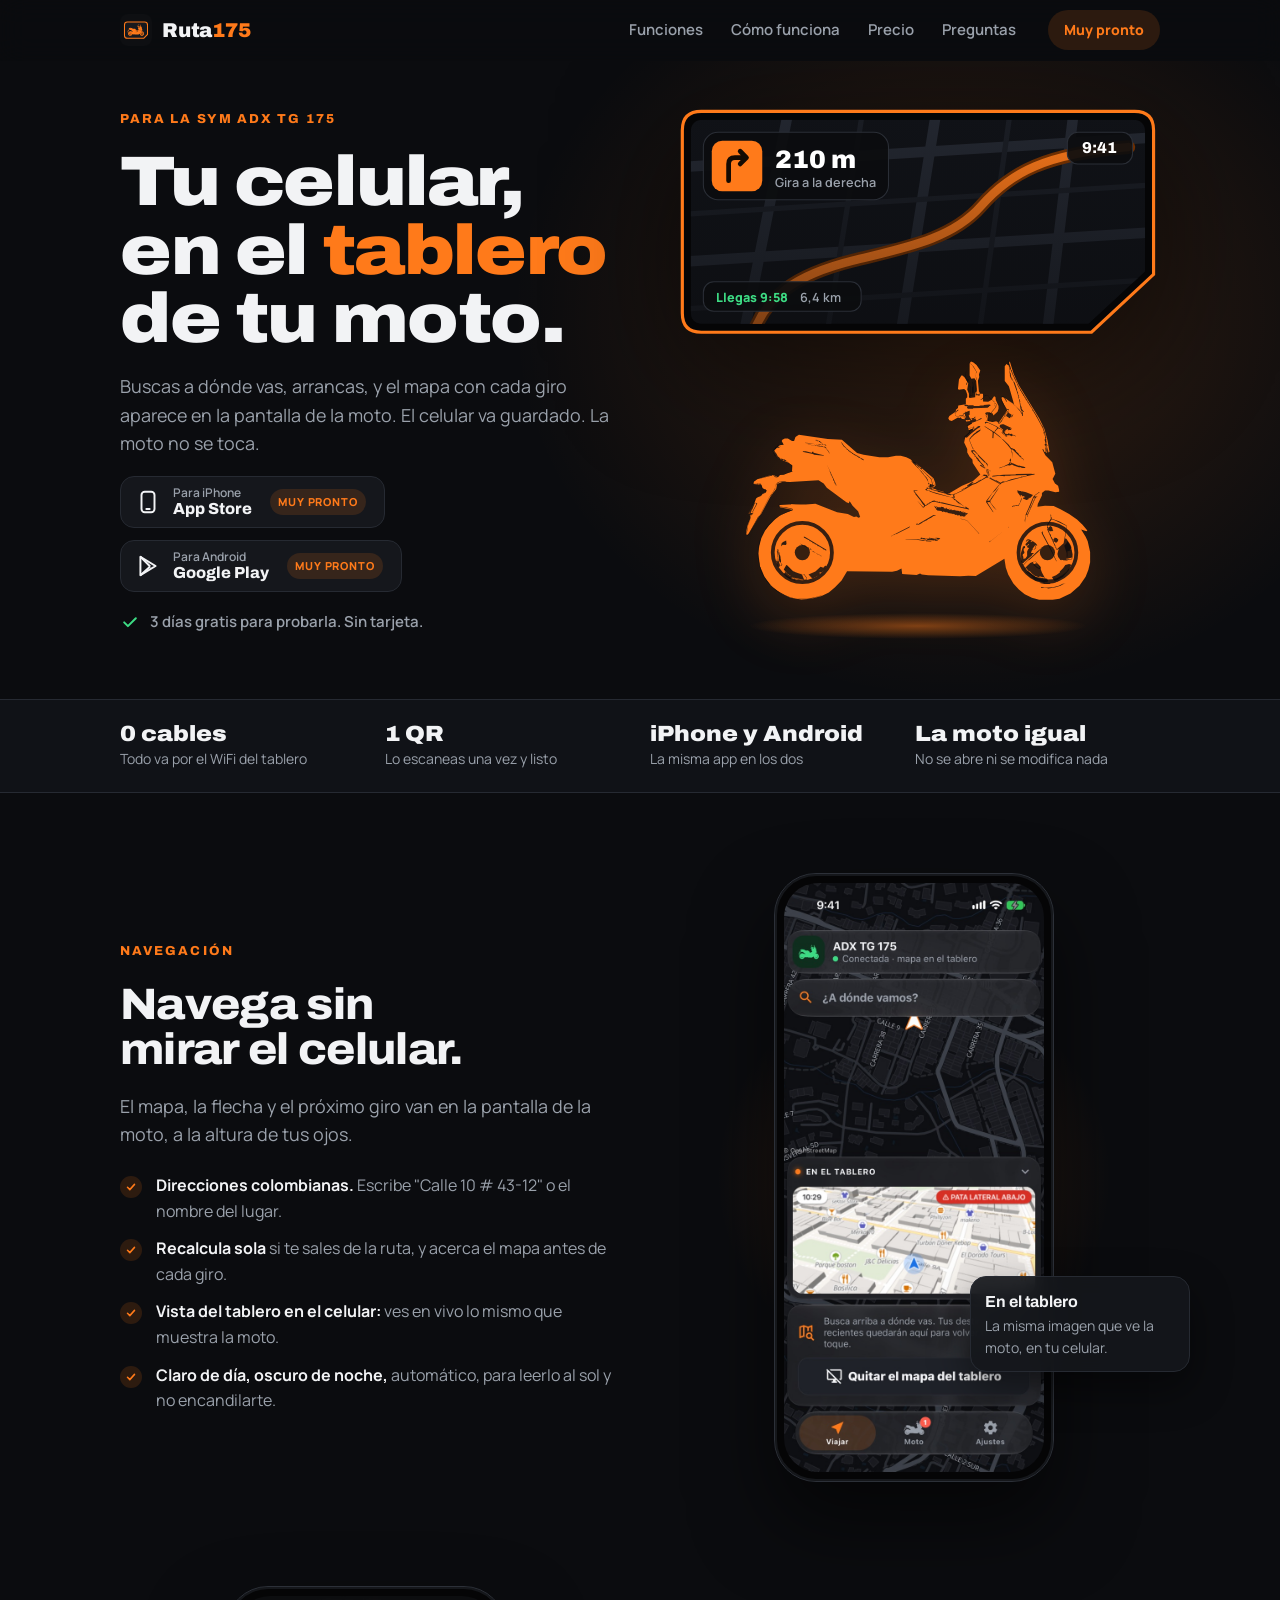
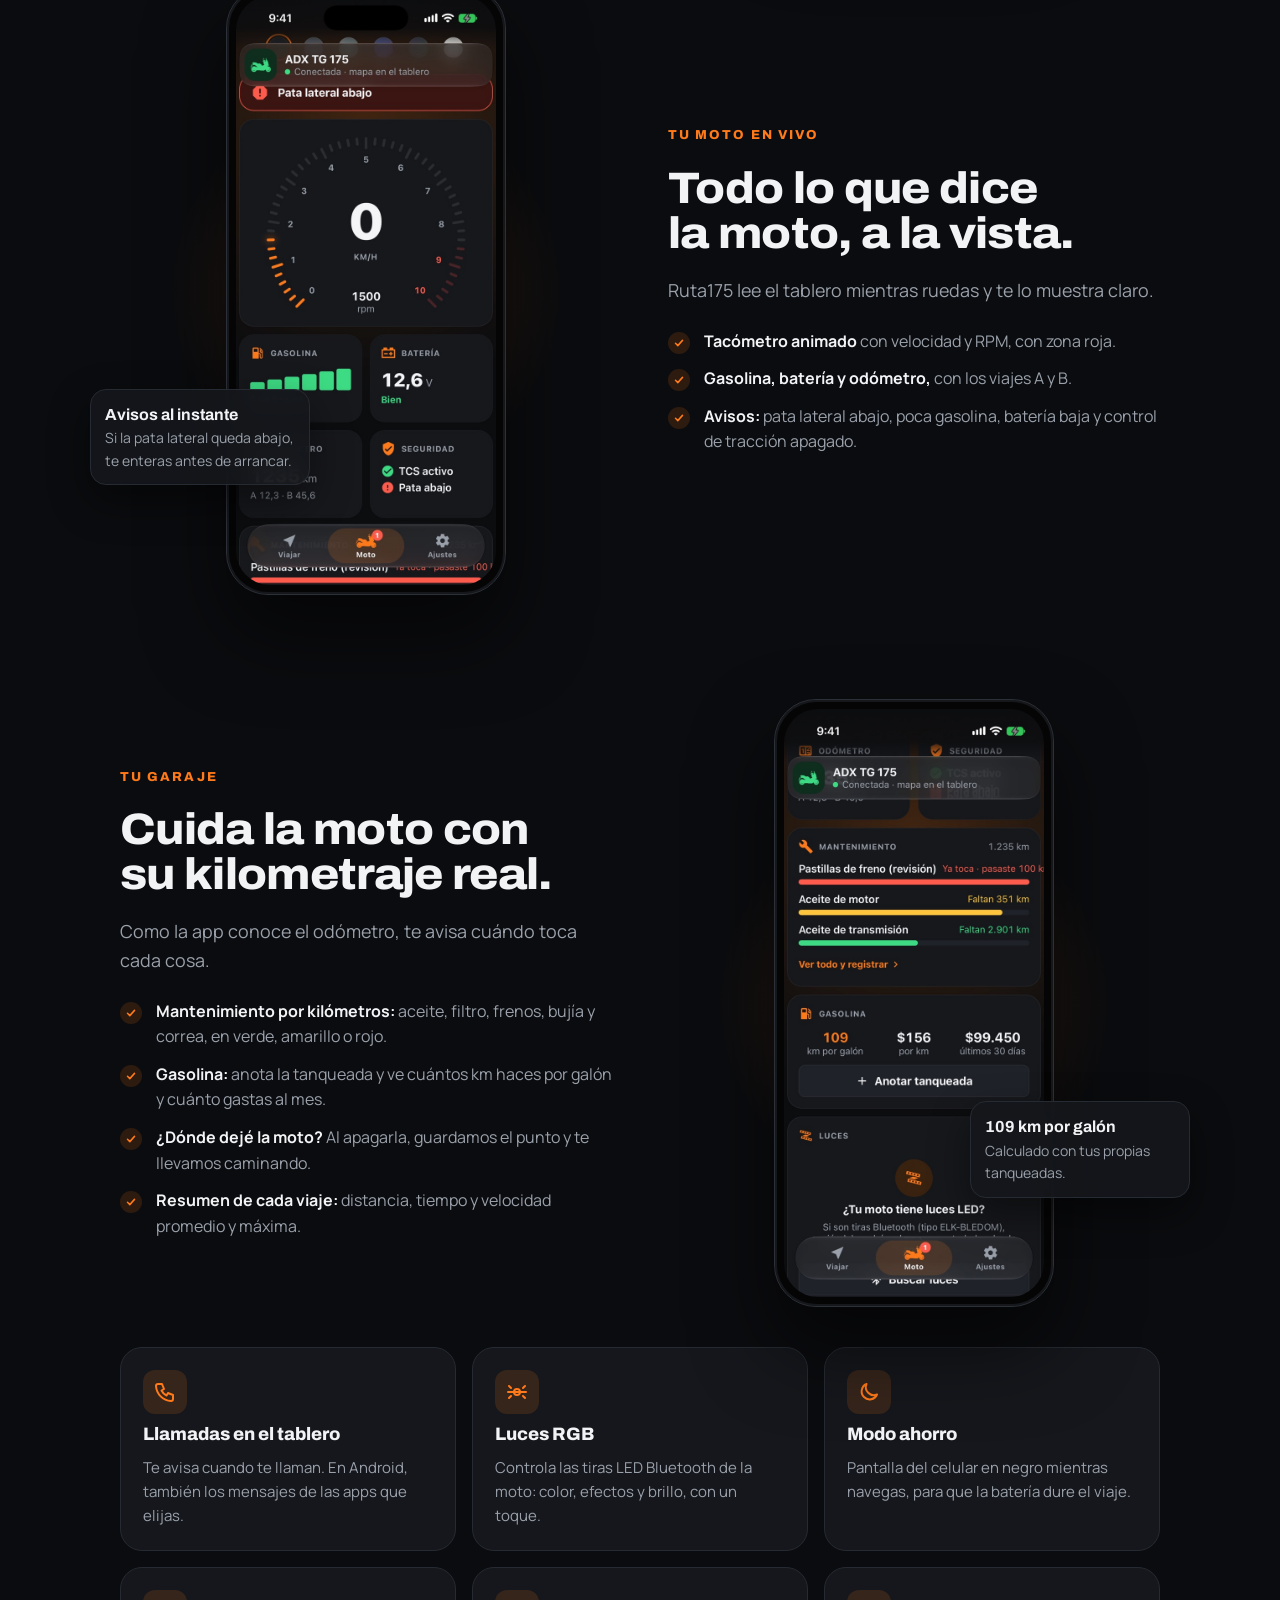
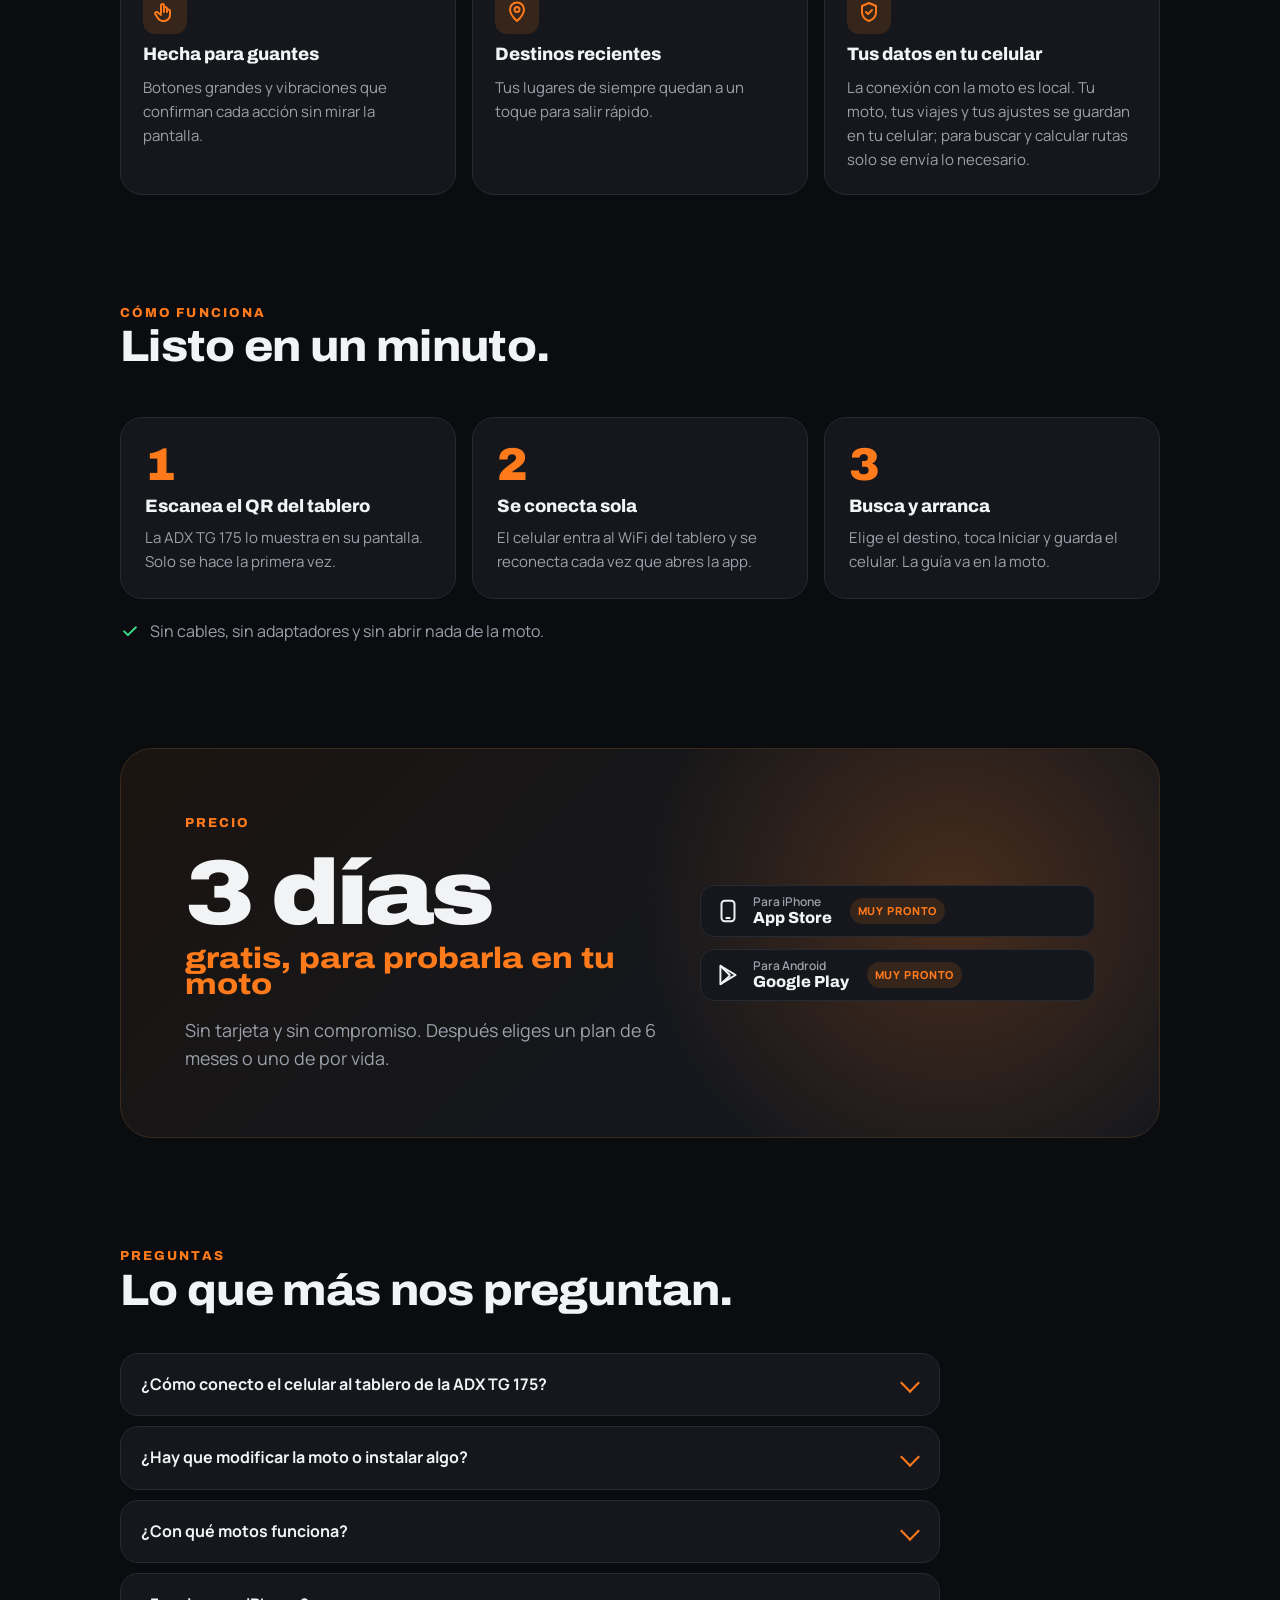
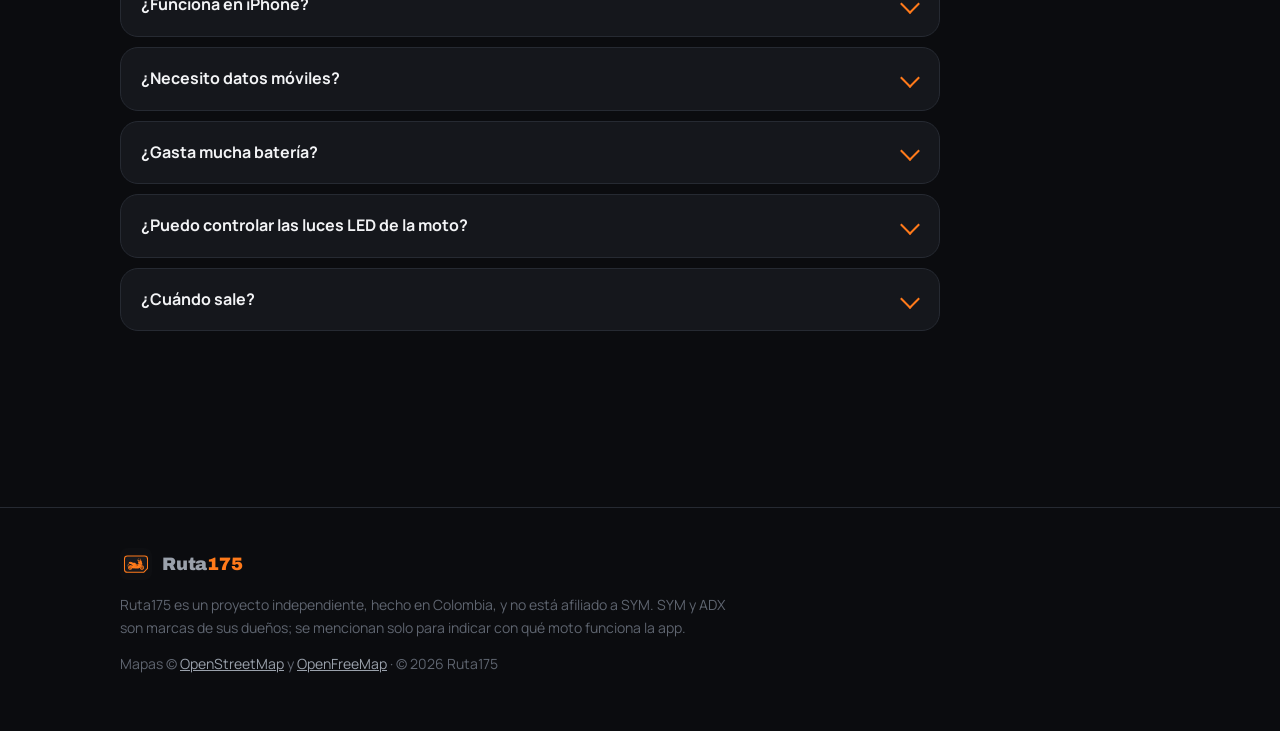
==== index.html @ a1e2afc9 "Landing de Ruta175" ====
<!doctype html>
<html lang="es-CO">
<head>
  <meta charset="utf-8">
  <meta name="viewport" content="width=device-width, initial-scale=1, viewport-fit=cover">
  <title>Ruta175: navegación en el tablero de tu ADX TG 175</title>
  <meta name="description" content="App para la SYM ADX TG 175: mapa giro a giro en la pantalla de la moto, gasolina, batería y avisos en vivo, y mantenimiento por km. iPhone y Android.">
  <link rel="canonical" href="https://ruta175.app/">
  <meta name="robots" content="index, follow, max-image-preview:large">
  <meta name="theme-color" content="#0b0c0f">
  <meta name="color-scheme" content="dark">
  <meta name="application-name" content="Ruta175">
  <meta name="apple-mobile-web-app-title" content="Ruta175">

  <!-- Al compartir el link (WhatsApp, Facebook, X, LinkedIn…) -->
  <meta property="og:type" content="website">
  <meta property="og:site_name" content="Ruta175">
  <meta property="og:locale" content="es_CO">
  <meta property="og:url" content="https://ruta175.app/">
  <meta property="og:title" content="Ruta175: tu celular en el tablero de tu ADX TG 175">
  <meta property="og:description" content="Navegación giro a giro en la pantalla de la moto, tu moto en vivo y mantenimiento por kilómetros. Sin cables, sin modificar nada. iPhone y Android.">
  <meta property="og:image" content="https://ruta175.app/img/og.png">
  <meta property="og:image:width" content="1200">
  <meta property="og:image:height" content="630">
  <meta property="og:image:alt" content="Tablero de la ADX TG 175 mostrando el mapa de Ruta175 con el próximo giro">
  <meta name="twitter:card" content="summary_large_image">
  <meta name="twitter:title" content="Ruta175: tu celular en el tablero de tu ADX TG 175">
  <meta name="twitter:description" content="Navegación giro a giro en la pantalla de la moto. iPhone y Android.">
  <meta name="twitter:image" content="https://ruta175.app/img/og.png">

  <link rel="icon" href="img/icono.svg" type="image/svg+xml">
  <link rel="icon" href="favicon-48.png" type="image/png" sizes="48x48">
  <link rel="apple-touch-icon" href="apple-touch-icon.png">
  <link rel="manifest" href="site.webmanifest">

  <!-- Datos para Google: qué es la app, quién la hace y las preguntas frecuentes -->
  <script type="application/ld+json">
  {
    "@context": "https://schema.org",
    "@graph": [
      {
        "@type": "Organization",
        "@id": "https://ruta175.app/#org",
        "name": "Ruta175",
        "url": "https://ruta175.app/",
        "logo": "https://ruta175.app/img/icon-512.png"
      },
      {
        "@type": "WebSite",
        "@id": "https://ruta175.app/#web",
        "url": "https://ruta175.app/",
        "name": "Ruta175",
        "inLanguage": "es-CO",
        "publisher": { "@id": "https://ruta175.app/#org" }
      },
      {
        "@type": "MobileApplication",
        "name": "Ruta175",
        "operatingSystem": "iOS, Android",
        "applicationCategory": "TravelApplication",
        "description": "App para la SYM ADX TG 175 que muestra la navegación giro a giro en la pantalla del tablero y lee los datos de la moto en vivo: gasolina, batería, odómetro y avisos.",
        "image": "https://ruta175.app/img/og.png",
        "inLanguage": "es-CO",
        "countriesSupported": "CO",
        "publisher": { "@id": "https://ruta175.app/#org" }
      },
      {
        "@type": "FAQPage",
        "mainEntity": [
          { "@type": "Question", "name": "¿Cómo conecto el celular al tablero de la ADX TG 175?",
            "acceptedAnswer": { "@type": "Answer", "text": "Abre Ruta175 y escanea el QR que muestra el tablero de la moto. El celular entra al WiFi del tablero y se reconecta solo cada vez que abres la app." } },
          { "@type": "Question", "name": "¿Hay que modificar la moto o instalar algo?",
            "acceptedAnswer": { "@type": "Answer", "text": "No. El tablero de la ADX TG 175 ya trae WiFi. La app se conecta a esa red; no hay cables, adaptadores ni cambios en la moto." } },
          { "@type": "Question", "name": "¿Con qué motos funciona?",
            "acceptedAnswer": { "@type": "Answer", "text": "Con la SYM ADX TG 175 con tablero TFT. Es la única moto en la que la probamos." } },
          { "@type": "Question", "name": "¿Funciona en iPhone?",
            "acceptedAnswer": { "@type": "Answer", "text": "Sí, en iPhone y en Android. En iPhone el tablero muestra las llamadas pero no los mensajes, porque Apple no deja que las apps lean las notificaciones de otras." } },
          { "@type": "Question", "name": "¿Necesito datos móviles?",
            "acceptedAnswer": { "@type": "Answer", "text": "Para buscar lugares y calcular rutas, sí: la app usa tus datos. La conexión con la moto va por el WiFi del tablero y no gasta datos." } }
        ]
      }
    ]
  }
  </script>
  <link rel="preconnect" href="https://fonts.googleapis.com">
  <link rel="preconnect" href="https://fonts.gstatic.com" crossorigin>
  <link rel="stylesheet" href="https://fonts.googleapis.com/css2?family=Archivo:wdth,wght@100..125,600..900&family=Manrope:wght@400;600;700;800&display=swap">
  <link rel="stylesheet" href="styles.css">
</head>
<body>

<header class="top" id="top">
  <div class="wrap">
    <a class="brand" href="#" aria-label="Ruta175, inicio">
      <img src="img/icono.svg" alt="" width="36" height="36">
      <span>Ruta<b>175</b></span>
    </a>
    <nav class="nav" aria-label="Secciones">
      <a href="#funciones">Funciones</a>
      <a href="#como">Cómo funciona</a>
      <a href="#precio">Precio</a>
      <a href="#preguntas">Preguntas</a>
    </nav>
    <span class="pill">Muy pronto</span>
  </div>
</header>

<main>
  <!-- ===== Hero ===== -->
  <section class="hero">
    <div class="wrap">
      <div class="hero-copy">
        <span class="eyebrow">Para la SYM ADX TG 175</span>
        <h1>Tu celular, en el <span class="accent">tablero</span> de tu moto.</h1>
        <p class="lede">Buscas a dónde vas, arrancas, y el mapa con cada giro aparece en la pantalla de la moto. El celular va guardado. La moto no se toca.</p>
        <div class="stores">
          <span class="store" aria-label="App Store, muy pronto">
            <svg viewBox="0 0 24 24" fill="none" stroke="currentColor" stroke-width="1.8" stroke-linecap="round" stroke-linejoin="round" aria-hidden="true"><rect x="6" y="2.5" width="12" height="19" rx="3"/><path d="M10.5 18.5h3"/></svg>
            <span><small>Para iPhone</small><strong>App Store</strong></span>
            <span class="soon">Muy pronto</span>
          </span>
          <span class="store" aria-label="Google Play, muy pronto">
            <svg viewBox="0 0 24 24" fill="none" stroke="currentColor" stroke-width="1.8" stroke-linejoin="round" aria-hidden="true"><path d="M5 3.5v17l14-8.5z"/><path d="M5 3.5l9 9m-9 8l9-8"/></svg>
            <span><small>Para Android</small><strong>Google Play</strong></span>
            <span class="soon">Muy pronto</span>
          </span>
        </div>
        <p class="trial">
          <svg viewBox="0 0 24 24" fill="none" stroke="currentColor" stroke-width="2.4" stroke-linecap="round" stroke-linejoin="round" aria-hidden="true"><path d="M5 12.5l4.5 4.5L19 7.5"/></svg>
          3 días gratis para probarla. Sin tarjeta.
        </p>
      </div>

      <div class="hero-art" aria-label="El tablero de la moto mostrando la navegación de Ruta175">
        <!-- La pantalla del tablero, con la esquina inferior derecha cortada como la real -->
        <svg class="dash" id="dash" viewBox="0 0 460 222" role="img" aria-label="Ejemplo: tablero con mapa, giro a la derecha en 210 metros">
          <defs>
            <clipPath id="screen"><path d="M26 14 H434 Q446 14 446 26 V158 L392 208 H26 Q14 208 14 196 V26 Q14 14 26 14 Z"/></clipPath>
            <linearGradient id="fade" x1="0" y1="0" x2="0" y2="1"><stop offset="0" stop-color="#0b0c0f" stop-opacity="0"/><stop offset="1" stop-color="#0b0c0f" stop-opacity=".55"/></linearGradient>
          </defs>
          <path d="M24 6 H436 Q454 6 454 24 V161 L395 216 H24 Q6 216 6 198 V24 Q6 6 24 6 Z" fill="#050506" stroke="#ff7a1a" stroke-width="3"/>
          <g clip-path="url(#screen)">
            <rect x="0" y="0" width="460" height="222" fill="#101217"/>
            <!-- calles -->
            <g stroke="#232730" stroke-width="10" stroke-linecap="round" fill="none">
              <path d="M-10 60 L470 30"/><path d="M-10 150 L470 120"/><path d="M110 -10 L60 240"/><path d="M250 -10 L210 240"/><path d="M380 -10 L350 240"/>
            </g>
            <g stroke="#1a1d24" stroke-width="5" stroke-linecap="round" fill="none">
              <path d="M-10 105 L470 75"/><path d="M180 -10 L140 240"/><path d="M320 -10 L285 240"/><path d="M-10 195 L470 165"/>
            </g>
            <!-- ruta -->
            <path d="M70 230 C 80 180, 120 160, 168 148 S 262 128, 290 96 S 352 46, 430 40" fill="none" stroke="#7a3300" stroke-width="13" stroke-linecap="round"/>
            <path id="routePath" class="route" d="M70 230 C 80 180, 120 160, 168 148 S 262 128, 290 96 S 352 46, 430 40" fill="none" stroke="#ff7a1a" stroke-width="8" stroke-linecap="round"/>
            <!-- flecha que avanza por la ruta -->
            <g>
              <path d="M11 0 L-8 -9 L-3 0 L-8 9 Z" fill="#ffffff" stroke="#ff7a1a" stroke-width="2.5" stroke-linejoin="round"/>
              <animateMotion dur="10s" begin="2.6s" repeatCount="indefinite" rotate="auto" keyPoints="0;1" keyTimes="0;1" calcMode="linear">
                <mpath href="#routePath"/>
              </animateMotion>
            </g>
            <rect x="0" y="0" width="460" height="222" fill="url(#fade)"/>
            <!-- próxima maniobra -->
            <g transform="translate(26 26)">
              <rect width="176" height="64" rx="14" fill="#0b0c0f" fill-opacity=".92" stroke="#2a2e36"/>
              <rect x="8" y="8" width="48" height="48" rx="10" fill="#ff7a1a"/>
              <path d="M24 46 V30 Q24 24 30 24 H40 M35 18 L41 24 L35 30" fill="none" stroke="#140a02" stroke-width="4.5" stroke-linecap="round" stroke-linejoin="round"/>
              <text x="68" y="34" fill="#ffffff" font-family="Archivo, Arial, sans-serif" font-weight="900" font-size="24" id="dist">210 m</text>
              <text x="68" y="52" fill="#9aa1ab" font-family="Manrope, Arial, sans-serif" font-weight="600" font-size="12">Gira a la derecha</text>
            </g>
            <!-- reloj -->
            <g transform="translate(372 26)">
              <rect width="62" height="30" rx="10" fill="#0b0c0f" fill-opacity=".92" stroke="#2a2e36"/>
              <text x="31" y="20" text-anchor="middle" fill="#ffffff" font-family="Archivo, Arial, sans-serif" font-weight="800" font-size="15">9:41</text>
            </g>
            <!-- llegada -->
            <g transform="translate(26 168)">
              <rect width="150" height="28" rx="10" fill="#0b0c0f" fill-opacity=".92" stroke="#2a2e36"/>
              <text x="12" y="19" fill="#3ddc84" font-family="Manrope, Arial, sans-serif" font-weight="800" font-size="12">Llegas 9:58</text>
              <text x="92" y="19" fill="#9aa1ab" font-family="Manrope, Arial, sans-serif" font-weight="600" font-size="12">6,4 km</text>
            </g>
          </g>
        </svg>
        <img class="bike" src="img/adx.svg" alt="Silueta de la SYM ADX TG 175" width="420" height="290">
        <div class="floor" aria-hidden="true"></div>
      </div>
    </div>
  </section>

  <!-- ===== Datos rápidos ===== -->
  <div class="facts">
    <ul class="wrap">
      <li><strong>0 cables</strong><span>Todo va por el WiFi del tablero</span></li>
      <li><strong>1 QR</strong><span>Lo escaneas una vez y listo</span></li>
      <li><strong>iPhone y Android</strong><span>La misma app en los dos</span></li>
      <li><strong>La moto igual</strong><span>No se abre ni se modifica nada</span></li>
    </ul>
  </div>

  <!-- ===== Funciones ===== -->
  <section class="block" id="funciones">
    <div class="wrap feature">
      <div class="feature-copy">
        <span class="eyebrow">Navegación</span>
        <h2>Navega sin mirar el celular.</h2>
        <p class="lede">El mapa, la flecha y el próximo giro van en la pantalla de la moto, a la altura de tus ojos.</p>
        <ul class="checks">
          <li><span><b>Direcciones colombianas.</b> Escribe "Calle 10 # 43-12" o el nombre del lugar.</span></li>
          <li><span><b>Recalcula sola</b> si te sales de la ruta, y acerca el mapa antes de cada giro.</span></li>
          <li><span><b>Vista del tablero en el celular:</b> ves en vivo lo mismo que muestra la moto.</span></li>
          <li><span><b>Claro de día, oscuro de noche,</b> automático, para leerlo al sol y no encandilarte.</span></li>
        </ul>
      </div>
      <div class="phone-stage">
        <div class="phone"><img src="img/app-trip.jpg" alt="Pantalla Viajar de Ruta175 con la vista en vivo del tablero" loading="lazy" width="1206" height="2622"></div>
        <div class="callout"><b>En el tablero</b>La misma imagen que ve la moto, en tu celular.</div>
      </div>
    </div>
  </section>

  <section class="block">
    <div class="wrap feature flip">
      <div class="feature-copy">
        <span class="eyebrow">Tu moto en vivo</span>
        <h2>Todo lo que dice la moto, a la vista.</h2>
        <p class="lede">Ruta175 lee el tablero mientras ruedas y te lo muestra claro.</p>
        <ul class="checks">
          <li><span><b>Tacómetro animado</b> con velocidad y RPM, con zona roja.</span></li>
          <li><span><b>Gasolina, batería y odómetro,</b> con los viajes A y B.</span></li>
          <li><span><b>Avisos:</b> pata lateral abajo, poca gasolina, batería baja y control de tracción apagado.</span></li>
        </ul>
      </div>
      <div class="phone-stage">
        <div class="phone"><img src="img/app-gauge.jpg" alt="Pestaña Moto con tacómetro, gasolina, batería y odómetro" loading="lazy" width="1206" height="2622"></div>
        <div class="callout"><b>Avisos al instante</b>Si la pata lateral queda abajo, te enteras antes de arrancar.</div>
      </div>
    </div>
  </section>

  <section class="block">
    <div class="wrap feature">
      <div class="feature-copy">
        <span class="eyebrow">Tu garaje</span>
        <h2>Cuida la moto con su kilometraje real.</h2>
        <p class="lede">Como la app conoce el odómetro, te avisa cuándo toca cada cosa.</p>
        <ul class="checks">
          <li><span><b>Mantenimiento por kilómetros:</b> aceite, filtro, frenos, bujía y correa, en verde, amarillo o rojo.</span></li>
          <li><span><b>Gasolina:</b> anota la tanqueada y ve cuántos km haces por galón y cuánto gastas al mes.</span></li>
          <li><span><b>¿Dónde dejé la moto?</b> Al apagarla, guardamos el punto y te llevamos caminando.</span></li>
          <li><span><b>Resumen de cada viaje:</b> distancia, tiempo y velocidad promedio y máxima.</span></li>
        </ul>
      </div>
      <div class="phone-stage">
        <div class="phone"><img src="img/app-garage.jpg" alt="Mantenimiento por kilómetros y registro de gasolina en Ruta175" loading="lazy" width="1206" height="2622"></div>
        <div class="callout"><b>109 km por galón</b>Calculado con tus propias tanqueadas.</div>
      </div>
    </div>

    <div class="wrap">
      <div class="extras">
        <article class="extra">
          <div class="ic"><svg viewBox="0 0 24 24" fill="none" stroke="currentColor" stroke-width="2" stroke-linecap="round" stroke-linejoin="round" aria-hidden="true"><path d="M5 4h4l2 5-2.5 1.5a11 11 0 0 0 5 5L15 13l5 2v4a2 2 0 0 1-2 2A16 16 0 0 1 3 6a2 2 0 0 1 2-2"/></svg></div>
          <h3>Llamadas en el tablero</h3>
          <p>Te avisa cuando te llaman. En Android, también los mensajes de las apps que elijas.</p>
        </article>
        <article class="extra">
          <div class="ic"><svg viewBox="0 0 24 24" fill="none" stroke="currentColor" stroke-width="2" stroke-linecap="round" aria-hidden="true"><path d="M3 12h18M6 8l-2-2M18 8l2-2M6 16l-2 2M18 16l2 2"/><circle cx="12" cy="12" r="3"/></svg></div>
          <h3>Luces RGB</h3>
          <p>Controla las tiras LED Bluetooth de la moto: color, efectos y brillo, con un toque.</p>
        </article>
        <article class="extra">
          <div class="ic"><svg viewBox="0 0 24 24" fill="none" stroke="currentColor" stroke-width="2" stroke-linecap="round" stroke-linejoin="round" aria-hidden="true"><path d="M20 14.5A8 8 0 0 1 9.5 4a8 8 0 1 0 10.5 10.5z"/></svg></div>
          <h3>Modo ahorro</h3>
          <p>Pantalla del celular en negro mientras navegas, para que la batería dure el viaje.</p>
        </article>
        <article class="extra">
          <div class="ic"><svg viewBox="0 0 24 24" fill="none" stroke="currentColor" stroke-width="2" stroke-linecap="round" stroke-linejoin="round" aria-hidden="true"><path d="M8 13V5.5a1.5 1.5 0 0 1 3 0V12m0-1.5v-2a1.5 1.5 0 0 1 3 0V12m0-1a1.5 1.5 0 0 1 3 0v4a6 6 0 0 1-6 6h-1a6 6 0 0 1-5-2.7l-2.6-4a1.5 1.5 0 0 1 2.4-1.8L8 15"/></svg></div>
          <h3>Hecha para guantes</h3>
          <p>Botones grandes y vibraciones que confirman cada acción sin mirar la pantalla.</p>
        </article>
        <article class="extra">
          <div class="ic"><svg viewBox="0 0 24 24" fill="none" stroke="currentColor" stroke-width="2" stroke-linecap="round" stroke-linejoin="round" aria-hidden="true"><path d="M12 21s-7-6.2-7-11.5A7 7 0 0 1 19 9.5C19 14.8 12 21 12 21z"/><circle cx="12" cy="9.5" r="2.5"/></svg></div>
          <h3>Destinos recientes</h3>
          <p>Tus lugares de siempre quedan a un toque para salir rápido.</p>
        </article>
        <article class="extra">
          <div class="ic"><svg viewBox="0 0 24 24" fill="none" stroke="currentColor" stroke-width="2" stroke-linecap="round" stroke-linejoin="round" aria-hidden="true"><path d="M12 3l7 3v6c0 4.5-3 7.5-7 9-4-1.5-7-4.5-7-9V6z"/><path d="M9 12l2 2 4-4"/></svg></div>
          <h3>Tus datos en tu celular</h3>
          <p>La conexión con la moto es local. Tu moto, tus viajes y tus ajustes se guardan en tu celular; para buscar y calcular rutas solo se envía lo necesario.</p>
        </article>
      </div>
    </div>
  </section>

  <!-- ===== Cómo funciona ===== -->
  <section class="block" id="como">
    <div class="wrap">
      <span class="eyebrow">Cómo funciona</span>
      <h2>Listo en un minuto.</h2>
      <ol class="steps">
        <li><h3>Escanea el QR del tablero</h3><p>La ADX TG 175 lo muestra en su pantalla. Solo se hace la primera vez.</p></li>
        <li><h3>Se conecta sola</h3><p>El celular entra al WiFi del tablero y se reconecta cada vez que abres la app.</p></li>
        <li><h3>Busca y arranca</h3><p>Elige el destino, toca Iniciar y guarda el celular. La guía va en la moto.</p></li>
      </ol>
      <p class="note">
        <svg viewBox="0 0 24 24" fill="none" stroke="currentColor" stroke-width="2.4" stroke-linecap="round" stroke-linejoin="round" aria-hidden="true"><path d="M5 12.5l4.5 4.5L19 7.5"/></svg>
        Sin cables, sin adaptadores y sin abrir nada de la moto.
      </p>
    </div>
  </section>

  <!-- ===== Precio ===== -->
  <section class="block" id="precio">
    <div class="wrap">
      <div class="price">
        <div style="display:grid;gap:18px;position:relative;z-index:1">
          <span class="eyebrow">Precio</span>
          <p class="price-big">3 días<small>gratis, para probarla en tu moto</small></p>
          <p class="lede">Sin tarjeta y sin compromiso. Después eliges un plan de 6 meses o uno de por vida.</p>
        </div>
        <div class="stores" style="flex-direction:column;align-items:stretch">
          <span class="store" aria-label="App Store, muy pronto">
            <svg viewBox="0 0 24 24" fill="none" stroke="currentColor" stroke-width="1.8" stroke-linecap="round" stroke-linejoin="round" aria-hidden="true"><rect x="6" y="2.5" width="12" height="19" rx="3"/><path d="M10.5 18.5h3"/></svg>
            <span><small>Para iPhone</small><strong>App Store</strong></span>
            <span class="soon">Muy pronto</span>
          </span>
          <span class="store" aria-label="Google Play, muy pronto">
            <svg viewBox="0 0 24 24" fill="none" stroke="currentColor" stroke-width="1.8" stroke-linejoin="round" aria-hidden="true"><path d="M5 3.5v17l14-8.5z"/><path d="M5 3.5l9 9m-9 8l9-8"/></svg>
            <span><small>Para Android</small><strong>Google Play</strong></span>
            <span class="soon">Muy pronto</span>
          </span>
        </div>
      </div>
    </div>
  </section>

  <!-- ===== Preguntas ===== -->
  <section class="block" id="preguntas">
    <div class="wrap">
      <span class="eyebrow">Preguntas</span>
      <h2>Lo que más nos preguntan.</h2>
      <div class="faq">
        <details>
          <summary>¿Cómo conecto el celular al tablero de la ADX TG 175?</summary>
          <p>Abre Ruta175 y escanea el QR que muestra el tablero de la moto. El celular entra al WiFi del tablero y se reconecta solo cada vez que abres la app.</p>
        </details>
        <details>
          <summary>¿Hay que modificar la moto o instalar algo?</summary>
          <p>No. El tablero de la ADX TG 175 ya trae WiFi. La app se conecta a esa red; no hay cables, adaptadores ni cambios en la moto.</p>
        </details>
        <details>
          <summary>¿Con qué motos funciona?</summary>
          <p>Con la SYM ADX TG 175 con tablero TFT. Es la única moto en la que la probamos.</p>
        </details>
        <details>
          <summary>¿Funciona en iPhone?</summary>
          <p>Sí, en iPhone y en Android. En iPhone el tablero muestra las llamadas pero no los mensajes, porque Apple no deja que las apps lean las notificaciones de otras.</p>
        </details>
        <details>
          <summary>¿Necesito datos móviles?</summary>
          <p>Para buscar lugares y calcular rutas, sí: la app usa tus datos. La conexión con la moto va por el WiFi del tablero y no gasta datos.</p>
        </details>
        <details>
          <summary>¿Gasta mucha batería?</summary>
          <p>El celular dibuja el mapa que va al tablero, así que gasta más que con la pantalla apagada. El modo ahorro deja la pantalla del celular en negro mientras navegas, y en viajes largos conviene llevarlo cargando.</p>
        </details>
        <details>
          <summary>¿Puedo controlar las luces LED de la moto?</summary>
          <p>Sí, si son tiras LED Bluetooth (tipo ELK-BLEDOM). Las buscas una vez y luego las enciendes, cambias de color o de efecto desde la app.</p>
        </details>
        <details>
          <summary>¿Cuándo sale?</summary>
          <p>Estamos terminando las pruebas en la moto. Sale primero en App Store y Google Play, con 3 días gratis para probarla.</p>
        </details>
      </div>
    </div>
  </section>
</main>

<footer>
  <div class="wrap">
    <a class="brand" href="#" aria-label="Ruta175, volver arriba">
      <img src="img/icono.svg" alt="" width="30" height="30">
      <span>Ruta<b>175</b></span>
    </a>
    <p>Ruta175 es un proyecto independiente, hecho en Colombia, y no está afiliado a SYM. SYM y ADX son marcas de sus dueños; se mencionan solo para indicar con qué moto funciona la app.</p>
    <p>Mapas © <a href="https://www.openstreetmap.org/copyright" target="_blank" rel="noopener">OpenStreetMap</a> y <a href="https://openfreemap.org" target="_blank" rel="noopener">OpenFreeMap</a> · © <span id="year">2026</span> Ruta175</p>
  </div>
</footer>

<script>
  // Encabezado con borde al bajar
  const header = document.getElementById('top');
  const onScroll = () => header.classList.toggle('scrolled', window.scrollY > 8);
  addEventListener('scroll', onScroll, { passive: true });
  onScroll();
  document.getElementById('year').textContent = new Date().getFullYear();

  // Tablero: la distancia al giro baja mientras la flecha avanza (ciclo de 10 s)
  const dash = document.getElementById('dash');
  const dist = document.getElementById('dist');
  const reduce = matchMedia('(prefers-reduced-motion: reduce)').matches;
  if (reduce) {
    dash.pauseAnimations && dash.pauseAnimations();
  } else {
    const t0 = performance.now() + 2600;
    const tick = (now) => {
      const t = Math.max(0, now - t0) % 10000;
      const m = Math.max(0, Math.round((210 * (1 - t / 6000)) / 10) * 10);
      dist.textContent = t > 6000 ? 'Ahora' : `${m} m`;
      requestAnimationFrame(tick);
    };
    requestAnimationFrame(tick);
  }
</script>
</body>
</html>
---- styles.css ----
/* Ruta175 · landing
   Layout: una columna con bloques alternos (texto / captura de la app), hero con el tablero animado.
   Un solo mundo oscuro como la app: fondo casi negro, naranja de marca, tipografía ancha para titulares. */
:root {
  --bg: #0b0c0f;
  --bg-2: #101217;
  --surface: #15171c;
  --surface-2: #1d2027;
  --line: #262a32;
  --fg: #f2f3f5;
  --muted: #9aa1ab;
  --faint: #5f6570;
  --accent: #ff7a1a;
  --accent-deep: #7a3300;
  --accent-soft: rgba(255, 122, 26, 0.14);
  --ok: #3ddc84;
  --display: "Archivo", "Arial Narrow", system-ui, sans-serif;
  --body: "Manrope", system-ui, -apple-system, "Segoe UI", sans-serif;
  --radius: 22px;
  --max: 1080px;
  color-scheme: dark;
}

* { box-sizing: border-box; }
html { scroll-behavior: smooth; }
@media (prefers-reduced-motion: reduce) { html { scroll-behavior: auto; } }

body {
  margin: 0;
  background: var(--bg);
  color: var(--fg);
  font-family: var(--body);
  font-size: 16px;
  line-height: 1.6;
  -webkit-font-smoothing: antialiased;
}
img { max-width: 100%; display: block; }
a { color: inherit; }
:focus-visible { outline: 3px solid var(--accent); outline-offset: 3px; border-radius: 6px; }

.wrap {
  max-width: var(--max);
  margin: 0 auto;
  padding-left: max(20px, env(safe-area-inset-left, 0px));
  padding-right: max(20px, env(safe-area-inset-right, 0px));
}

/* ---------- Tipografía ---------- */
h1, h2, h3 { font-family: var(--display); margin: 0; text-wrap: balance; }
h1 { font-weight: 900; font-stretch: 112%; font-size: clamp(38px, 6vw, 70px); line-height: 0.98; letter-spacing: -0.02em; }
h2 { font-weight: 800; font-stretch: 108%; font-size: clamp(28px, 3.8vw, 44px); line-height: 1.02; letter-spacing: -0.015em; }
h3 { font-weight: 800; font-size: 18px; line-height: 1.2; }
p { margin: 0; }
.eyebrow {
  font-family: var(--display);
  font-weight: 800;
  font-size: 13px;
  letter-spacing: 0.16em;
  text-transform: uppercase;
  color: var(--accent);
}
.lede { color: var(--muted); font-size: clamp(16px, 1.4vw, 18px); max-width: 52ch; }
.accent { color: var(--accent); }

/* ---------- Encabezado ---------- */
.top {
  position: sticky;
  top: env(safe-area-inset-top, 0px);
  z-index: 20;
  background: rgba(11, 12, 15, 0.72);
  backdrop-filter: blur(14px) saturate(140%);
  -webkit-backdrop-filter: blur(14px) saturate(140%);
  border-bottom: 1px solid transparent;
  transition: border-color 0.2s;
}
.top.scrolled { border-bottom-color: var(--line); }
body::before { content: ""; position: fixed; inset: 0 0 auto; height: env(safe-area-inset-top, 0px); z-index: 30; background: var(--bg); }
.top .wrap { display: flex; align-items: center; gap: 24px; height: 60px; }
.brand { display: flex; align-items: center; gap: 10px; text-decoration: none; }
.brand img { width: 32px; height: 32px; border-radius: 8px; }
.brand span { font-family: var(--display); font-weight: 900; font-size: 20px; letter-spacing: -0.01em; }
.brand b { color: var(--accent); font-weight: 900; }
.nav { display: flex; gap: 28px; margin-left: auto; }
.nav a { text-decoration: none; color: var(--muted); font-weight: 600; font-size: 15px; }
.nav a:hover { color: var(--fg); }
.top .pill { margin-left: 8px; }
@media (max-width: 760px) { .nav { display: none; } .top .pill { margin-left: auto; } }

.pill {
  display: inline-flex; align-items: center; gap: 8px;
  padding: 9px 16px; border-radius: 999px;
  background: var(--accent-soft); color: var(--accent);
  font-weight: 800; font-size: 14px; text-decoration: none; white-space: nowrap;
}

/* ---------- Hero ---------- */
.hero { position: relative; overflow: hidden; padding-block: 44px 60px; }
.hero::before {
  content: ""; position: absolute; inset: -20% -10% auto auto; width: 70%; height: 120%;
  background: radial-gradient(closest-side, rgba(255, 122, 26, 0.16), rgba(255, 122, 26, 0));
  pointer-events: none;
}
.hero .wrap { display: grid; grid-template-columns: 1.05fr 1fr; gap: 48px; align-items: center; position: relative; }
.hero-copy { display: grid; gap: 18px; min-width: 0; }
.hero-art { display: grid; gap: 4px; justify-items: center; min-width: 0; }
@media (max-width: 900px) {
  .hero { padding-block: 32px 56px; }
  .hero .wrap { grid-template-columns: 1fr; gap: 36px; }
}

.stores { display: flex; flex-wrap: wrap; gap: 12px; }
.store {
  display: inline-flex; align-items: center; gap: 12px;
  min-height: 52px; padding: 8px 18px 8px 14px; border-radius: 14px;
  background: var(--surface); border: 1px solid var(--line);
  color: var(--fg); text-decoration: none; cursor: default;
}
.store svg { width: 26px; height: 26px; flex: none; }
.store small { display: block; color: var(--muted); font-size: 12px; font-weight: 600; line-height: 1.2; }
.store strong { display: block; font-family: var(--display); font-size: 16px; font-weight: 800; line-height: 1.15; }
.store .soon {
  margin-left: 6px; font-size: 11px; font-weight: 800; letter-spacing: 0.08em; text-transform: uppercase;
  color: var(--accent); background: var(--accent-soft); padding: 4px 8px; border-radius: 999px;
}
.trial { display: flex; align-items: center; gap: 10px; color: var(--muted); font-weight: 600; font-size: 15px; }
.trial svg { color: var(--ok); width: 20px; height: 20px; flex: none; }

/* El tablero animado */
.dash { width: 100%; max-width: 500px; height: auto; filter: drop-shadow(0 30px 60px rgba(0, 0, 0, 0.55)); }
.bike {
  width: 74%; max-width: 360px; margin-top: -6px;
  filter: drop-shadow(0 18px 30px rgba(255, 122, 26, 0.18));
}
.floor {
  width: 70%; max-width: 380px; height: 26px; margin-top: -18px; border-radius: 50%;
  background: radial-gradient(closest-side, rgba(255, 122, 26, 0.45), rgba(255, 122, 26, 0));
}
.route { stroke-dasharray: 1200; stroke-dashoffset: 1200; animation: draw 2.6s 0.4s cubic-bezier(.4, 0, .2, 1) forwards; }
@keyframes draw { to { stroke-dashoffset: 0; } }
@media (prefers-reduced-motion: reduce) { .route { animation: none; stroke-dashoffset: 0; } }

/* ---------- Franja de datos ---------- */
.facts { border-block: 1px solid var(--line); background: var(--bg-2); }
.facts ul {
  list-style: none; margin: 0 auto; padding-block: 22px;
  display: grid; grid-template-columns: repeat(4, 1fr); gap: 20px;
}
.facts li { display: grid; gap: 2px; }
.facts strong { font-family: var(--display); font-weight: 900; font-stretch: 110%; font-size: 22px; line-height: 1.1; }
.facts span { color: var(--muted); font-size: 14px; }
@media (max-width: 760px) { .facts ul { grid-template-columns: repeat(2, 1fr); } }

/* ---------- Bloques de funciones ---------- */
section { scroll-margin-top: 80px; }
.block { padding-block: 80px; }
.block + .block { padding-top: 24px; }
.feature { display: grid; grid-template-columns: 1fr 1fr; gap: 56px; align-items: center; }
.feature.flip .feature-copy { order: 2; }
.feature-copy { display: grid; gap: 20px; min-width: 0; }
.checks { list-style: none; margin: 4px 0 0; padding: 0; display: grid; gap: 12px; }
.checks li { display: grid; grid-template-columns: 24px 1fr; gap: 12px; align-items: start; }
.checks li::before {
  content: ""; width: 22px; height: 22px; margin-top: 3px; border-radius: 50%;
  background: var(--accent-soft) url("data:image/svg+xml,%3Csvg xmlns='http://www.w3.org/2000/svg' viewBox='0 0 24 24'%3E%3Cpath d='M6 12.5l4 4 8-9' fill='none' stroke='%23ff7a1a' stroke-width='2.6' stroke-linecap='round' stroke-linejoin='round'/%3E%3C/svg%3E") center / 14px no-repeat;
}
.checks b { color: var(--fg); }
.checks span { color: var(--muted); }
@media (max-width: 900px) {
  .block { padding-block: 64px; }
  .feature { grid-template-columns: 1fr; gap: 40px; }
  .feature.flip .feature-copy { order: 0; }
}

/* Teléfono con la captura real */
.phone-stage { position: relative; display: grid; place-items: center; min-width: 0; }
.phone-stage::before {
  content: ""; position: absolute; width: 80%; aspect-ratio: 1; border-radius: 50%;
  background: radial-gradient(closest-side, rgba(255, 122, 26, 0.18), rgba(255, 122, 26, 0));
}
.phone {
  position: relative; width: min(280px, 72vw); aspect-ratio: 1206 / 2622;
  border-radius: 42px; padding: 9px; background: #050506;
  border: 1px solid #2c3038;
  box-shadow: 0 40px 80px rgba(0, 0, 0, 0.55), inset 0 0 0 2px #15171b;
}
.phone img { width: 100%; height: 100%; object-fit: cover; border-radius: 34px; }
.callout {
  position: absolute; right: -6%; bottom: 18%;
  max-width: 220px; padding: 12px 14px; border-radius: 16px;
  background: rgba(21, 23, 28, 0.92); border: 1px solid var(--line);
  backdrop-filter: blur(10px); -webkit-backdrop-filter: blur(10px);
  font-size: 14px; color: var(--muted); box-shadow: 0 16px 40px rgba(0, 0, 0, 0.45);
}
.callout b { display: block; color: var(--fg); font-family: var(--display); font-size: 16px; }
.feature.flip .callout { right: auto; left: -6%; }
@media (max-width: 520px) { .callout { position: static; margin-top: 16px; max-width: none; } .phone-stage { display: grid; } }

/* ---------- Rejilla de extras ---------- */
.extras { display: grid; grid-template-columns: repeat(3, 1fr); gap: 16px; margin-top: 40px; }
.extra { padding: 22px; border-radius: var(--radius); background: var(--surface); border: 1px solid var(--line); display: grid; gap: 10px; align-content: start; min-width: 0; }
.extra .ic { width: 44px; height: 44px; border-radius: 12px; background: var(--accent-soft); display: grid; place-items: center; color: var(--accent); }
.extra .ic svg { width: 24px; height: 24px; }
.extra p { color: var(--muted); font-size: 15px; }
@media (max-width: 900px) { .extras { grid-template-columns: repeat(2, 1fr); } }
@media (max-width: 560px) { .extras { grid-template-columns: 1fr; } }

/* ---------- Cómo funciona ---------- */
.steps { list-style: none; margin: 48px 0 0; padding: 0; display: grid; grid-template-columns: repeat(3, 1fr); gap: 16px; counter-reset: paso; }
.steps li { position: relative; padding: 24px; border-radius: var(--radius); background: var(--surface); border: 1px solid var(--line); display: grid; gap: 8px; min-width: 0; }
.steps li::before {
  counter-increment: paso; content: counter(paso);
  font-family: var(--display); font-weight: 900; font-size: 46px; line-height: 1; color: var(--accent);
}
.steps p { color: var(--muted); font-size: 15px; }
.note { margin-top: 20px; color: var(--muted); display: flex; gap: 10px; align-items: center; }
.note svg { width: 20px; height: 20px; color: var(--ok); flex: none; }
@media (max-width: 900px) { .steps { grid-template-columns: 1fr; } }

/* ---------- Precio ---------- */
.price {
  position: relative; overflow: hidden;
  border-radius: 32px; padding: clamp(32px, 6vw, 64px);
  background: linear-gradient(135deg, #1b1410 0%, #15171c 55%);
  border: 1px solid #3a2a1e;
  display: grid; grid-template-columns: 1.2fr 1fr; gap: 40px; align-items: center;
}
.price::after {
  content: ""; position: absolute; right: -10%; top: -40%; width: 60%; aspect-ratio: 1; border-radius: 50%;
  background: radial-gradient(closest-side, rgba(255, 122, 26, 0.22), rgba(255, 122, 26, 0)); pointer-events: none;
}
.price-big { font-family: var(--display); font-weight: 900; font-stretch: 115%; font-size: clamp(48px, 7.5vw, 92px); line-height: 0.9; letter-spacing: -0.03em; }
.price-big small { display: block; font-size: 0.32em; letter-spacing: 0; font-weight: 800; color: var(--accent); margin-top: 10px; }
.price .stores { position: relative; z-index: 1; }
@media (max-width: 900px) { .price { grid-template-columns: 1fr; } }

/* ---------- Preguntas ---------- */
.faq { margin-top: 40px; display: grid; gap: 10px; max-width: 820px; }
.faq details { border-radius: 18px; background: var(--surface); border: 1px solid var(--line); }
.faq summary {
  cursor: pointer; list-style: none; padding: 18px 52px 18px 20px; position: relative;
  font-weight: 700; font-size: 16px;
}
.faq summary::-webkit-details-marker { display: none; }
.faq summary::after {
  content: ""; position: absolute; right: 22px; top: 50%; width: 12px; height: 12px; margin-top: -8px;
  border-right: 2.5px solid var(--accent); border-bottom: 2.5px solid var(--accent); transform: rotate(45deg); transition: transform 0.2s;
}
.faq details[open] summary::after { transform: rotate(-135deg); margin-top: -2px; }
.faq details p { padding: 0 22px 20px; color: var(--muted); }

/* ---------- Pie ---------- */
footer { border-top: 1px solid var(--line); padding-block: 40px 56px; margin-top: 96px; color: var(--faint); font-size: 14px; }
footer .wrap { display: grid; gap: 14px; }
footer .brand span { font-size: 18px; }
footer p { max-width: 70ch; }
footer a { color: var(--muted); }
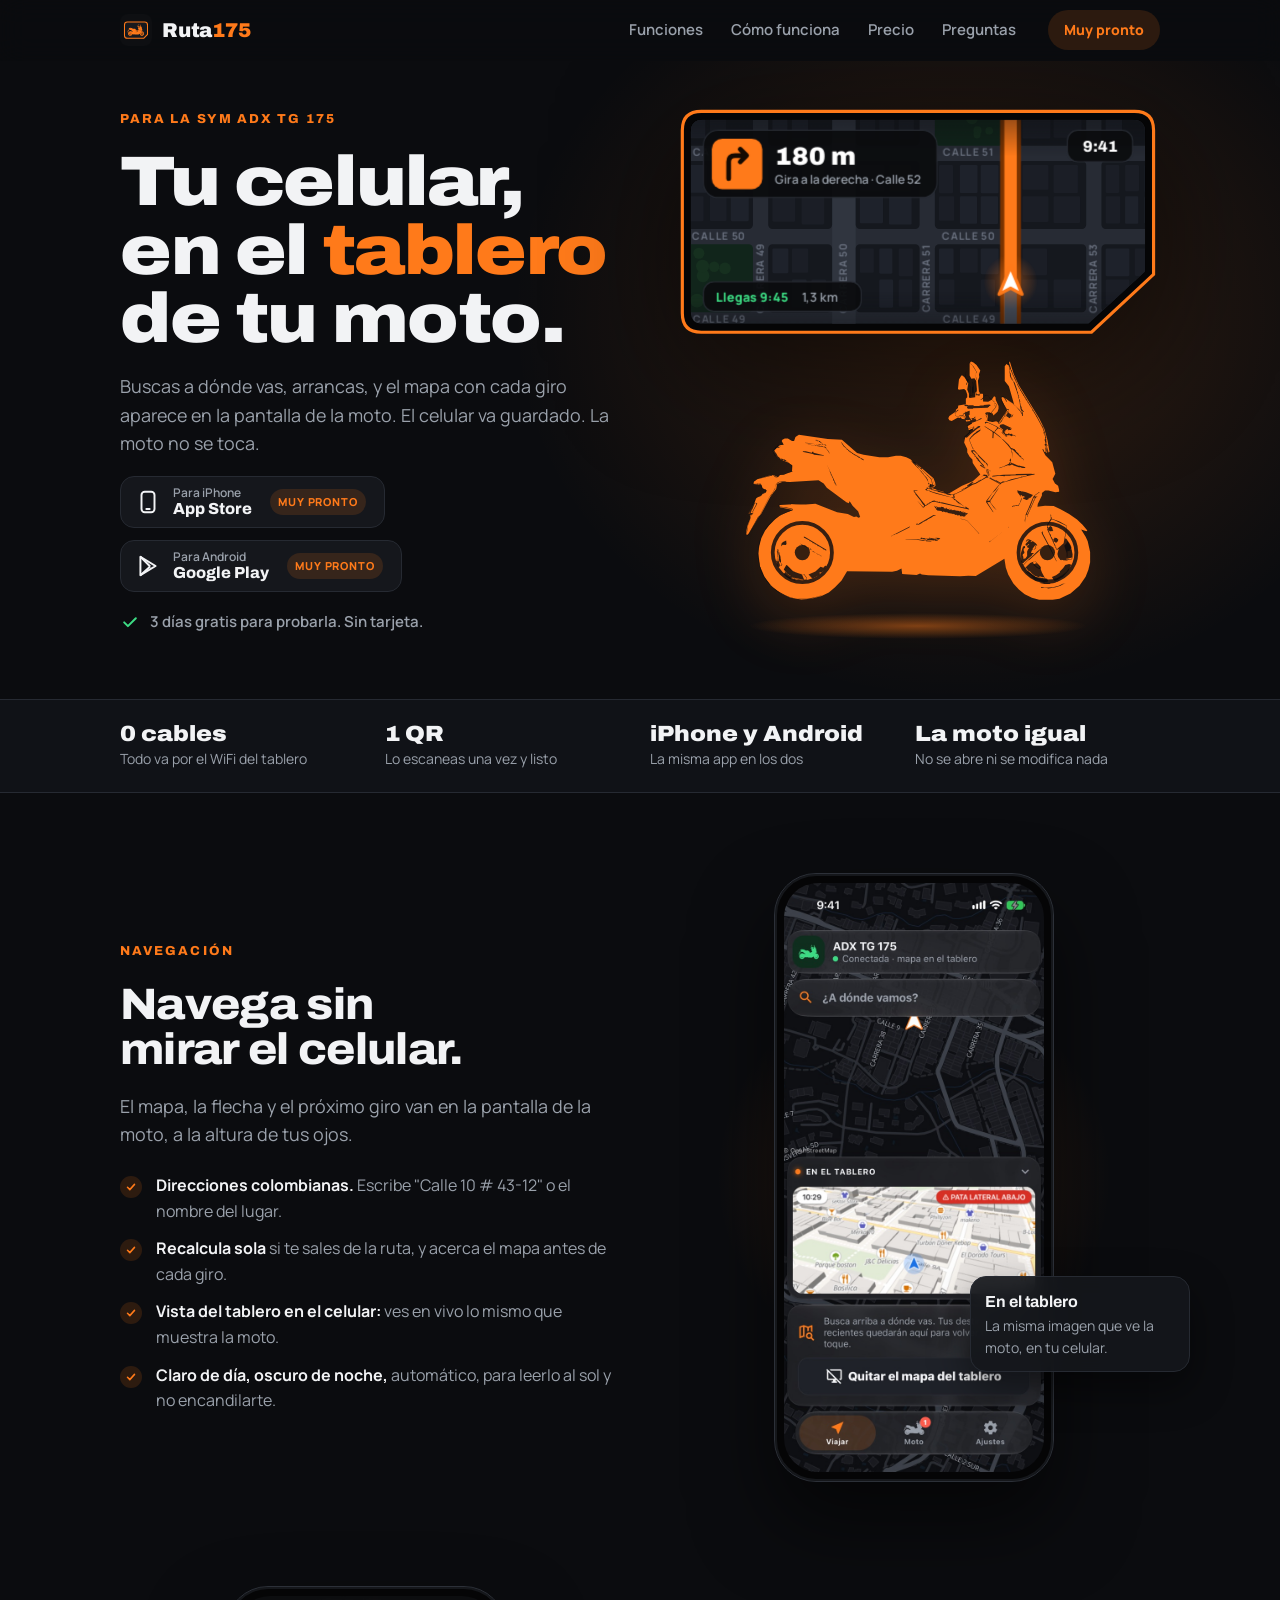
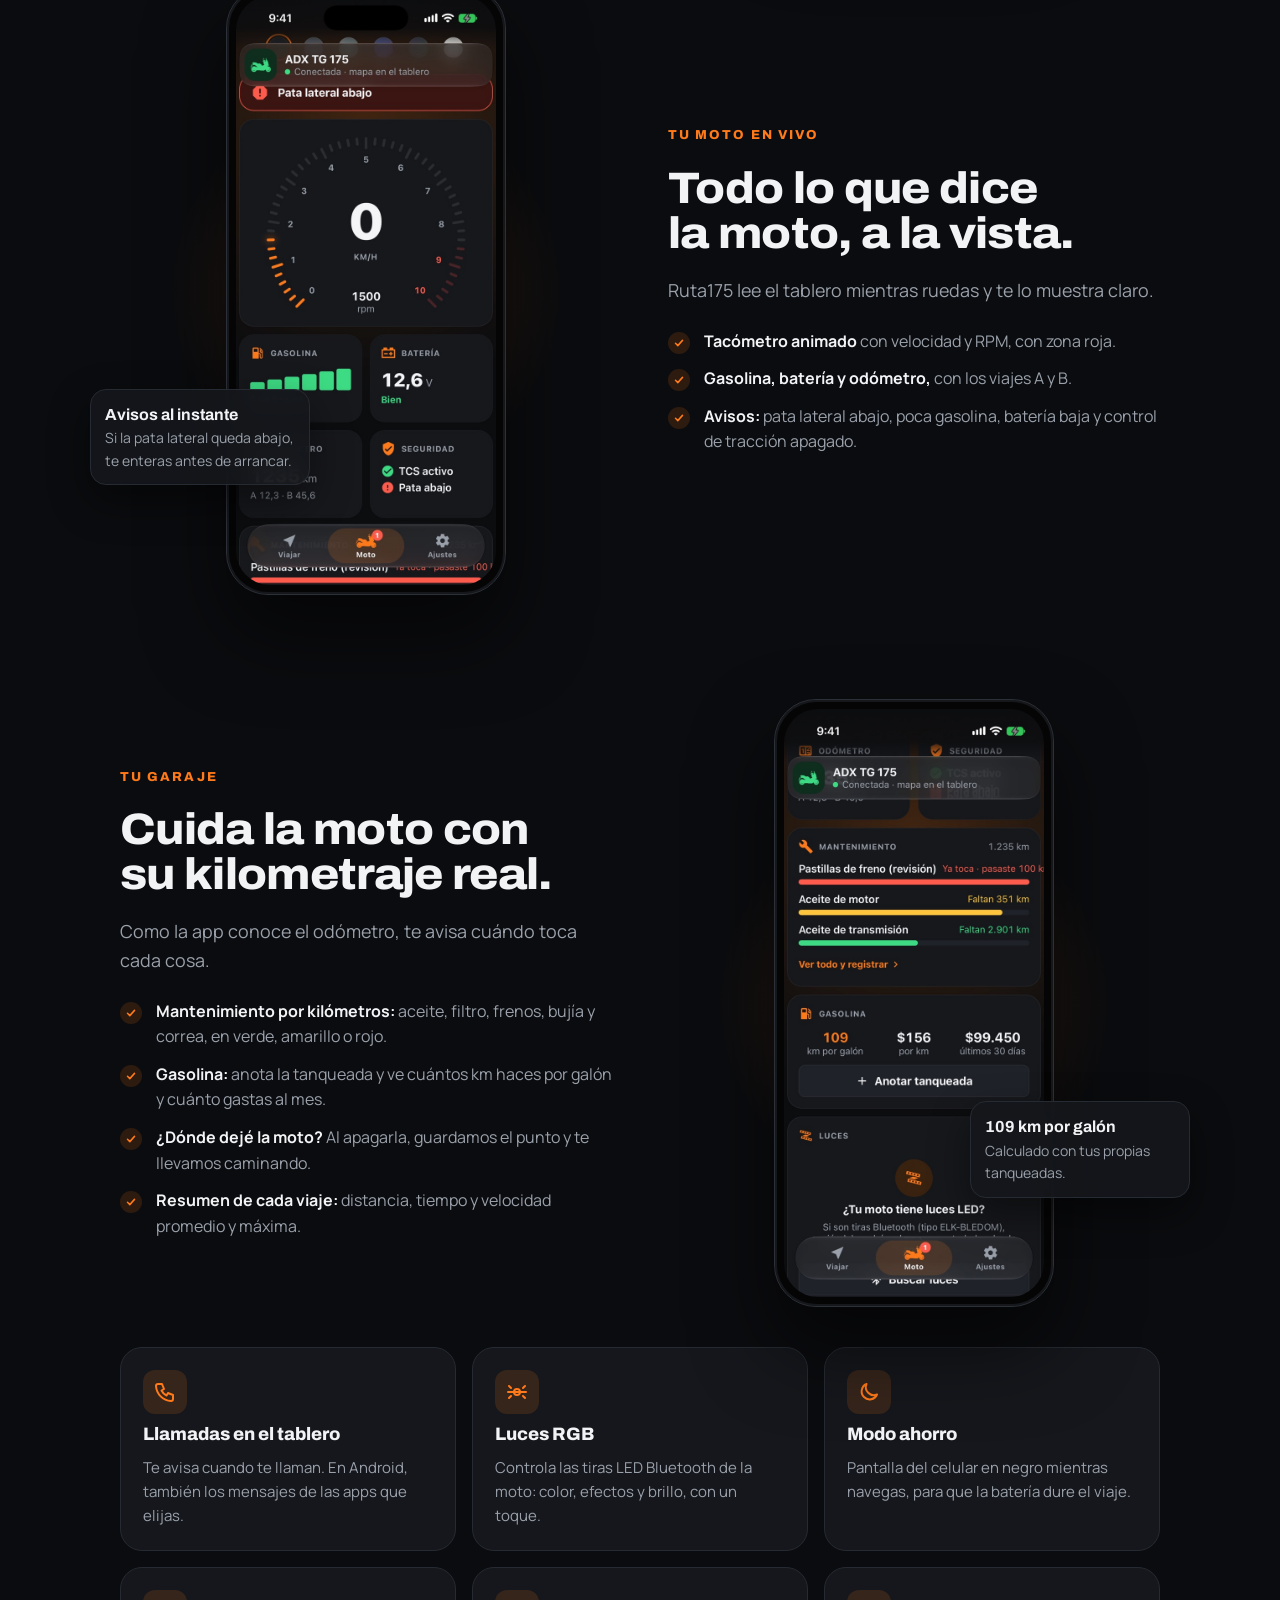
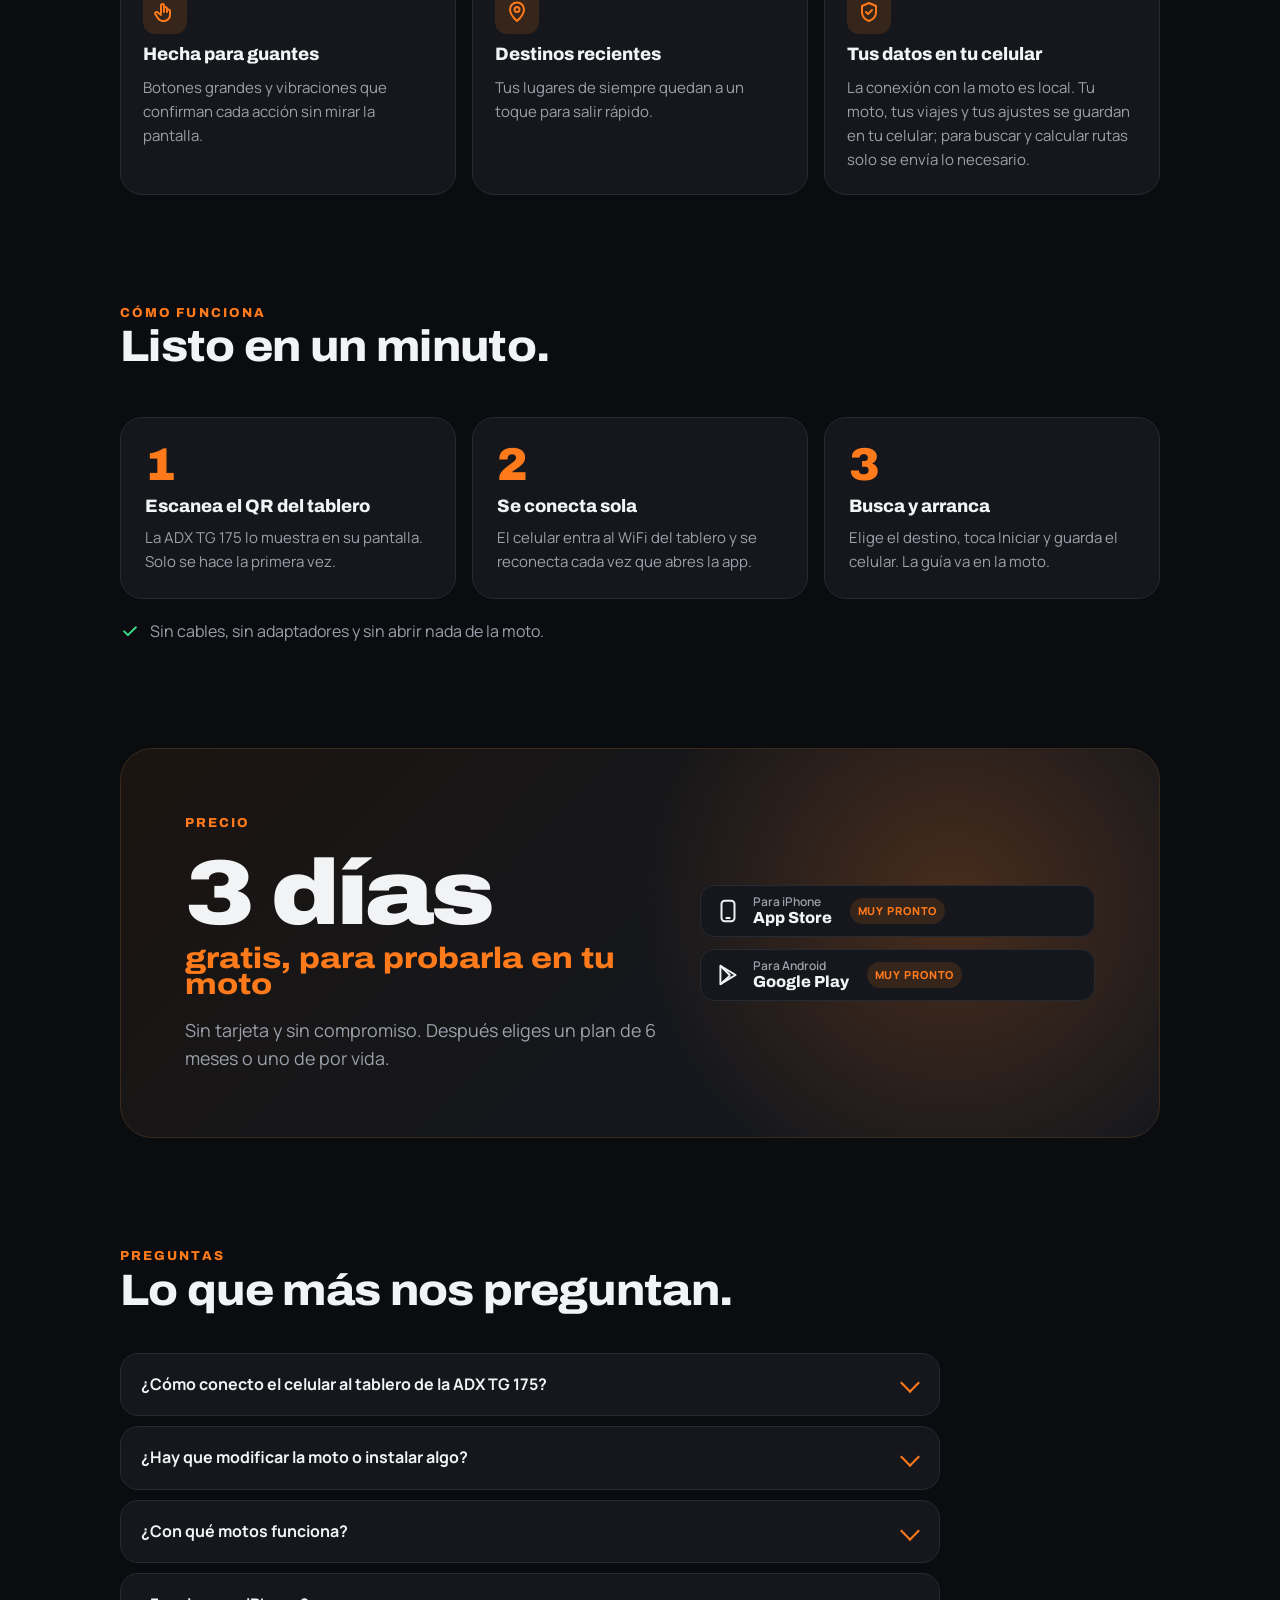
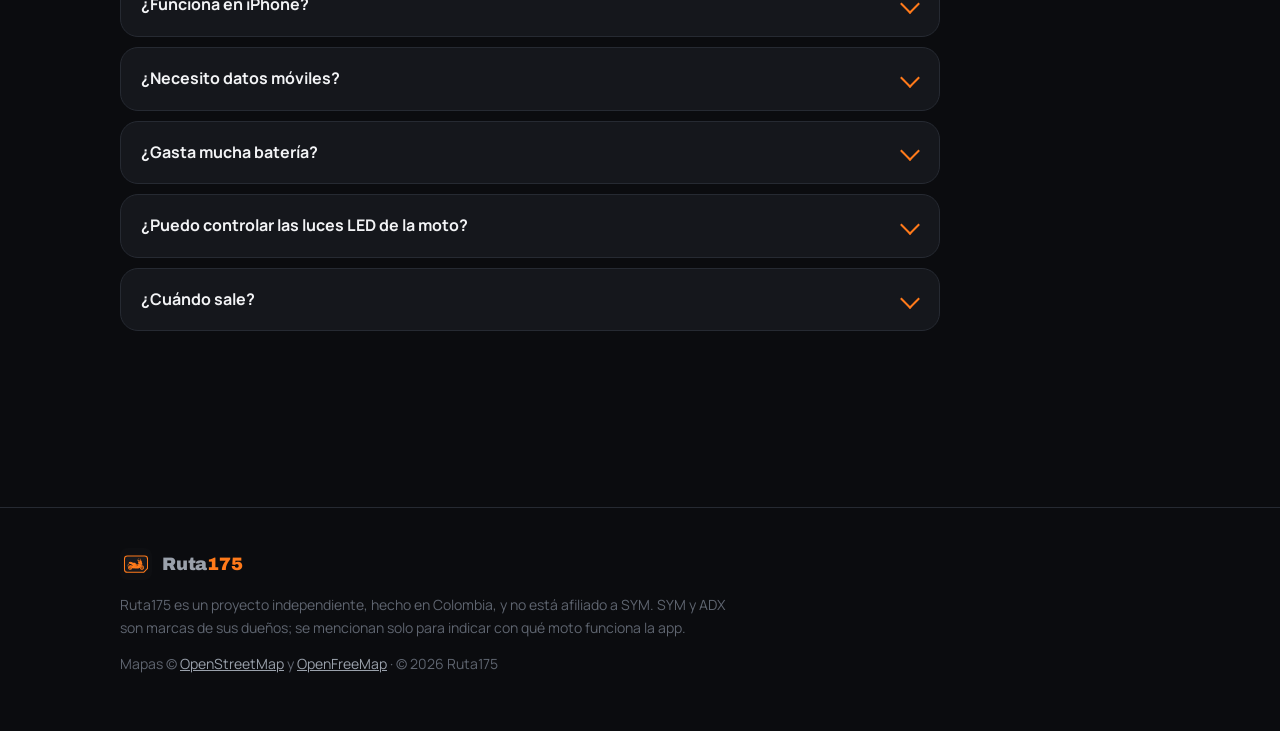
==== commit 431f4aaa: "Tablero animado: mapa con cuadras, la ruta va por las calles y el mapa gira en cada esquina" ====
--- a/index.html
+++ b/index.html
@@ -133,50 +133,50 @@
 
       <div class="hero-art" aria-label="El tablero de la moto mostrando la navegación de Ruta175">
         <!-- La pantalla del tablero, con la esquina inferior derecha cortada como la real -->
-        <svg class="dash" id="dash" viewBox="0 0 460 222" role="img" aria-label="Ejemplo: tablero con mapa, giro a la derecha en 210 metros">
+        <svg class="dash" id="dash" viewBox="0 0 460 222" role="img" aria-label="Ejemplo: el tablero de la moto con el mapa de Ruta175 guiando giro a giro por las calles">
           <defs>
             <clipPath id="screen"><path d="M26 14 H434 Q446 14 446 26 V158 L392 208 H26 Q14 208 14 196 V26 Q14 14 26 14 Z"/></clipPath>
-            <linearGradient id="fade" x1="0" y1="0" x2="0" y2="1"><stop offset="0" stop-color="#0b0c0f" stop-opacity="0"/><stop offset="1" stop-color="#0b0c0f" stop-opacity=".55"/></linearGradient>
+            <linearGradient id="fade" x1="0" y1="0" x2="0" y2="1">
+              <stop offset="0" stop-color="#0b0c0f" stop-opacity=".55"/><stop offset=".22" stop-color="#0b0c0f" stop-opacity="0"/>
+              <stop offset=".8" stop-color="#0b0c0f" stop-opacity="0"/><stop offset="1" stop-color="#0b0c0f" stop-opacity=".5"/>
+            </linearGradient>
+            <radialGradient id="halo"><stop offset="0" stop-color="#ff7a1a" stop-opacity=".45"/><stop offset="1" stop-color="#ff7a1a" stop-opacity="0"/></radialGradient>
           </defs>
           <path d="M24 6 H436 Q454 6 454 24 V161 L395 216 H24 Q6 216 6 198 V24 Q6 6 24 6 Z" fill="#050506" stroke="#ff7a1a" stroke-width="3"/>
           <g clip-path="url(#screen)">
-            <rect x="0" y="0" width="460" height="222" fill="#101217"/>
-            <!-- calles -->
-            <g stroke="#232730" stroke-width="10" stroke-linecap="round" fill="none">
-              <path d="M-10 60 L470 30"/><path d="M-10 150 L470 120"/><path d="M110 -10 L60 240"/><path d="M250 -10 L210 240"/><path d="M380 -10 L350 240"/>
+            <rect width="460" height="222" fill="#272b34"/>
+            <!-- La cámara mueve y gira el mapa; la flecha queda fija, como en la navegación real -->
+            <g id="cam" transform="translate(318 168) scale(.66) rotate(0) translate(-240 -1440)">
+              <g id="world"></g>
+              <path id="routeCase" fill="none" stroke="#7a3300" stroke-width="30" stroke-linecap="round" stroke-linejoin="round"/>
+              <path id="routeLine" fill="none" stroke="#ff7a1a" stroke-width="18" stroke-linecap="round" stroke-linejoin="round"/>
+              <path id="routeDone" fill="none" stroke="#4a505c" stroke-width="18" stroke-linecap="round" stroke-linejoin="round"/>
+              <g id="goal"></g>
             </g>
-            <g stroke="#1a1d24" stroke-width="5" stroke-linecap="round" fill="none">
-              <path d="M-10 105 L470 75"/><path d="M180 -10 L140 240"/><path d="M320 -10 L285 240"/><path d="M-10 195 L470 165"/>
+            <!-- Tu posición -->
+            <circle cx="318" cy="168" r="26" fill="url(#halo)"/>
+            <path d="M318 154 L329 180 L318 174 L307 180 Z" fill="#ffffff" stroke="#ff7a1a" stroke-width="3" stroke-linejoin="round"/>
+            <rect width="460" height="222" fill="url(#fade)"/>
+            <!-- Próxima maniobra -->
+            <g transform="translate(26 24)">
+              <rect width="222" height="64" rx="14" fill="#0b0c0f" fill-opacity=".93" stroke="#2a2e36"/>
+              <rect x="8" y="8" width="48" height="48" rx="10" fill="#ff7a1a"/>
+              <g id="icRight"><path d="M24 46 V30 Q24 24 30 24 H40 M35 18 L41 24 L35 30" fill="none" stroke="#140a02" stroke-width="4.5" stroke-linecap="round" stroke-linejoin="round"/></g>
+              <g id="icLeft" transform="translate(64 0) scale(-1 1)" style="display:none"><path d="M24 46 V30 Q24 24 30 24 H40 M35 18 L41 24 L35 30" fill="none" stroke="#140a02" stroke-width="4.5" stroke-linecap="round" stroke-linejoin="round"/></g>
+              <g id="icFlag" style="display:none"><path d="M24 47 V17 M24 18 H41 L37 24 L41 30 H24" fill="none" stroke="#140a02" stroke-width="4" stroke-linecap="round" stroke-linejoin="round"/></g>
+              <text x="68" y="33" fill="#ffffff" font-family="Archivo, Arial, sans-serif" font-weight="900" font-size="24" id="dist">240 m</text>
+              <text x="68" y="51" fill="#9aa1ab" font-family="Manrope, Arial, sans-serif" font-weight="600" font-size="11.5" id="instr">Gira a la derecha · Calle 52</text>
             </g>
-            <!-- ruta -->
-            <path d="M70 230 C 80 180, 120 160, 168 148 S 262 128, 290 96 S 352 46, 430 40" fill="none" stroke="#7a3300" stroke-width="13" stroke-linecap="round"/>
-            <path id="routePath" class="route" d="M70 230 C 80 180, 120 160, 168 148 S 262 128, 290 96 S 352 46, 430 40" fill="none" stroke="#ff7a1a" stroke-width="8" stroke-linecap="round"/>
-            <!-- flecha que avanza por la ruta -->
-            <g>
-              <path d="M11 0 L-8 -9 L-3 0 L-8 9 Z" fill="#ffffff" stroke="#ff7a1a" stroke-width="2.5" stroke-linejoin="round"/>
-              <animateMotion dur="10s" begin="2.6s" repeatCount="indefinite" rotate="auto" keyPoints="0;1" keyTimes="0;1" calcMode="linear">
-                <mpath href="#routePath"/>
-              </animateMotion>
-            </g>
-            <rect x="0" y="0" width="460" height="222" fill="url(#fade)"/>
-            <!-- próxima maniobra -->
-            <g transform="translate(26 26)">
-              <rect width="176" height="64" rx="14" fill="#0b0c0f" fill-opacity=".92" stroke="#2a2e36"/>
-              <rect x="8" y="8" width="48" height="48" rx="10" fill="#ff7a1a"/>
-              <path d="M24 46 V30 Q24 24 30 24 H40 M35 18 L41 24 L35 30" fill="none" stroke="#140a02" stroke-width="4.5" stroke-linecap="round" stroke-linejoin="round"/>
-              <text x="68" y="34" fill="#ffffff" font-family="Archivo, Arial, sans-serif" font-weight="900" font-size="24" id="dist">210 m</text>
-              <text x="68" y="52" fill="#9aa1ab" font-family="Manrope, Arial, sans-serif" font-weight="600" font-size="12">Gira a la derecha</text>
-            </g>
-            <!-- reloj -->
-            <g transform="translate(372 26)">
-              <rect width="62" height="30" rx="10" fill="#0b0c0f" fill-opacity=".92" stroke="#2a2e36"/>
+            <!-- Reloj -->
+            <g transform="translate(372 24)">
+              <rect width="62" height="30" rx="10" fill="#0b0c0f" fill-opacity=".93" stroke="#2a2e36"/>
               <text x="31" y="20" text-anchor="middle" fill="#ffffff" font-family="Archivo, Arial, sans-serif" font-weight="800" font-size="15">9:41</text>
             </g>
-            <!-- llegada -->
+            <!-- Llegada -->
             <g transform="translate(26 168)">
-              <rect width="150" height="28" rx="10" fill="#0b0c0f" fill-opacity=".92" stroke="#2a2e36"/>
-              <text x="12" y="19" fill="#3ddc84" font-family="Manrope, Arial, sans-serif" font-weight="800" font-size="12">Llegas 9:58</text>
-              <text x="92" y="19" fill="#9aa1ab" font-family="Manrope, Arial, sans-serif" font-weight="600" font-size="12">6,4 km</text>
+              <rect width="150" height="28" rx="10" fill="#0b0c0f" fill-opacity=".93" stroke="#2a2e36"/>
+              <text x="12" y="19" fill="#3ddc84" font-family="Manrope, Arial, sans-serif" font-weight="800" font-size="12" id="eta">Llegas 9:45</text>
+              <text x="94" y="19" fill="#9aa1ab" font-family="Manrope, Arial, sans-serif" font-weight="600" font-size="12" id="left">1,4 km</text>
             </g>
           </g>
         </svg>
@@ -395,22 +395,140 @@
   onScroll();
   document.getElementById('year').textContent = new Date().getFullYear();
 
-  // Tablero: la distancia al giro baja mientras la flecha avanza (ciclo de 10 s)
-  const dash = document.getElementById('dash');
-  const dist = document.getElementById('dist');
-  const reduce = matchMedia('(prefers-reduced-motion: reduce)').matches;
-  if (reduce) {
-    dash.pauseAnimations && dash.pauseAnimations();
-  } else {
-    const t0 = performance.now() + 2600;
+  // ---- Tablero animado: mapa de cuadras que se mueve y gira; la flecha queda fija ----
+  (() => {
+    const NS = 'http://www.w3.org/2000/svg';
+    const $ = (id) => document.getElementById(id);
+    const el = (tag, attrs, parent) => {
+      const n = document.createElementNS(NS, tag);
+      for (const k in attrs) n.setAttribute(k, attrs[k]);
+      parent.appendChild(n);
+      return n;
+    };
+    // Aleatorio con semilla: el mismo barrio en cada visita
+    let seed = 175;
+    const rnd = () => ((seed = (seed * 16807) % 2147483647) / 2147483647);
+
+    const R = 120;                                   // una cuadra (unidades del mapa)
+    const roadW = (k) => (k % 4 === 0 ? 34 : 22);   // cada 4 calles, una avenida
+    const X0 = -3, X1 = 14, Y0 = -2, Y1 = 14;        // barrio visible alrededor de la ruta
+    const world = $('world');
+
+    // Avenidas un poco más claras
+    for (let i = X0; i <= X1; i++) if (i % 4 === 0) el('rect', { x: i * R - 17, y: Y0 * R, width: 34, height: (Y1 - Y0) * R, fill: '#30353f' }, world);
+    for (let j = Y0; j <= Y1; j++) if (j % 4 === 0) el('rect', { x: X0 * R, y: j * R - 17, width: (X1 - X0) * R, height: 34, fill: '#30353f' }, world);
+
+    // Manzanas con edificios; algunas son parques
+    for (let i = X0; i < X1; i++) {
+      for (let j = Y0; j < Y1; j++) {
+        const x = i * R + roadW(i) / 2, y = j * R + roadW(j) / 2;
+        const w = R - roadW(i) / 2 - roadW(i + 1) / 2, h = R - roadW(j) / 2 - roadW(j + 1) / 2;
+        const park = rnd() < 0.07;
+        el('rect', { x, y, width: w, height: h, rx: 6, fill: park ? '#11251b' : '#15181e' }, world);
+        if (park) {
+          for (let t = 0; t < 6; t++) el('circle', { cx: x + 12 + rnd() * (w - 24), cy: y + 12 + rnd() * (h - 24), r: 5 + rnd() * 5, fill: '#16301f' }, world);
+          continue;
+        }
+        const cols = 2 + Math.floor(rnd() * 2), rows = 2;
+        for (let a = 0; a < cols; a++) for (let b = 0; b < rows; b++) {
+          if (rnd() < 0.18) continue;
+          const bw = (w - 8) / cols, bh = (h - 8) / rows;
+          el('rect', { x: x + 4 + a * bw + 2, y: y + 4 + b * bh + 2, width: bw - 4 - rnd() * 6, height: bh - 4 - rnd() * 6, rx: 2, fill: rnd() < 0.5 ? '#1b1e26' : '#1e222b' }, world);
+        }
+      }
+    }
+    // Nombres de calles (carreras verticales, calles horizontales, como en Colombia)
+    const label = (txt, x, y, rot) => el('text', { x, y, transform: rot ? `rotate(-90 ${x} ${y})` : '', 'text-anchor': 'middle', 'dominant-baseline': 'middle', fill: '#6b7280', 'font-family': 'Manrope, Arial, sans-serif', 'font-weight': 700, 'font-size': 15, 'letter-spacing': 1 }, world).textContent = txt;
+    for (let i = X0 + 1; i < X1; i++) for (let j = Y0; j < Y1; j += 3) label(`CARRERA ${50 + i}`, i * R, j * R + R / 2, true);
+    for (let j = Y0 + 1; j < Y1; j++) for (let i = X0 + 1; i < X1; i += 3) label(`CALLE ${60 - j}`, i * R + R / 2, j * R, false);
+
+    // La ruta va por el centro de las calles
+    const P = [[240, 1440], [240, 960], [720, 960], [720, 480], [1320, 480], [1320, 240]];
+    const street = (a, b) => (a[0] === b[0] ? `Carrera ${50 + a[0] / R}` : `Calle ${60 - a[1] / R}`);
+    const segs = [];
+    let total = 0;
+    for (let k = 0; k < P.length - 1; k++) {
+      const [ax, ay] = P[k], [bx, by] = P[k + 1];
+      const len = Math.hypot(bx - ax, by - ay);
+      segs.push({ a: P[k], b: P[k + 1], start: total, len, h: Math.atan2(bx - ax, ay - by) * 180 / Math.PI, name: street(P[k], P[k + 1]) });
+      total += len;
+    }
+    const d = 'M' + P.map((p) => p.join(' ')).join(' L');
+    ['routeCase', 'routeLine', 'routeDone'].forEach((id) => $(id).setAttribute('d', d));
+    const done = $('routeDone');
+    done.setAttribute('stroke-dasharray', `0 ${total + 10}`);
+    // Destino
+    const [gx, gy] = P[P.length - 1];
+    el('circle', { cx: gx, cy: gy, r: 20, fill: '#3ddc84', stroke: '#0b0c0f', 'stroke-width': 6 }, $('goal'));
+    el('circle', { cx: gx, cy: gy, r: 7, fill: '#0b0c0f' }, $('goal'));
+
+    const M_PER_UNIT = 0.6;       // escala: ~1,4 km de ruta
+    const turns = segs.slice(1).map((s, k) => {
+      let delta = s.h - segs[k].h;
+      delta = ((delta + 540) % 360) - 180;
+      return { at: s.start, from: segs[k].h, delta, dir: delta > 0 ? 'right' : 'left', name: s.name };
+    });
+
+    const posAt = (x) => {
+      const s = segs.find((g) => x <= g.start + g.len) || segs[segs.length - 1];
+      const t = Math.min(1, (x - s.start) / s.len);
+      return [s.a[0] + (s.b[0] - s.a[0]) * t, s.a[1] + (s.b[1] - s.a[1]) * t, s];
+    };
+    const smooth = (t) => t * t * (3 - 2 * t);
+    const headingAt = (x) => {
+      let h = posAt(x)[2].h;
+      for (const tr of turns) {
+        const W = 34;
+        if (Math.abs(x - tr.at) < W) h = tr.from + tr.delta * smooth((x - tr.at + W) / (2 * W));
+      }
+      return h;
+    };
+
+    const cam = $('cam'), dist = $('dist'), instr = $('instr'), left = $('left'), eta = $('eta');
+    const ic = { right: $('icRight'), left: $('icLeft'), flag: $('icFlag') };
+    const show = (k) => { for (const n in ic) ic[n].style.display = n === k ? '' : 'none'; };
+    const fmtKm = (m) => (m >= 1000 ? `${(m / 1000).toFixed(1).replace('.', ',')} km` : `${Math.round(m / 10) * 10} m`);
+
+    const draw = (x) => {
+      const [px, py] = posAt(x);
+      cam.setAttribute('transform', `translate(318 168) scale(.66) rotate(${-headingAt(x)}) translate(${-px} ${-py})`);
+      done.setAttribute('stroke-dasharray', `${x} ${total + 10}`);
+      const next = turns.find((tr) => tr.at > x - 4);
+      const remain = (total - x) * M_PER_UNIT;
+      if (next) {
+        const m = (next.at - x) * M_PER_UNIT;
+        dist.textContent = m < 12 ? 'Ahora' : `${Math.round(m / 10) * 10} m`;
+        instr.textContent = `Gira a la ${next.dir === 'right' ? 'derecha' : 'izquierda'} · ${next.name}`;
+        show(next.dir);
+      } else {
+        dist.textContent = remain < 12 ? 'Llegaste' : fmtKm(remain);
+        instr.textContent = 'Tu destino está adelante';
+        show('flag');
+      }
+      left.textContent = fmtKm(Math.max(0, remain));
+      eta.textContent = `Llegas 9:${String(41 + Math.ceil(remain / 1000 * 3)).padStart(2, '0')}`;
+    };
+
+    if (matchMedia('(prefers-reduced-motion: reduce)').matches) { draw(300); return; }
+
+    // Avanza más despacio al acercarse a cada esquina; pausa al llegar y vuelve a empezar
+    let x = 0, last = 0, pauseUntil = 0, visible = true;
+    new IntersectionObserver(([e]) => { visible = e.isIntersecting; }).observe($('dash'));
     const tick = (now) => {
-      const t = Math.max(0, now - t0) % 10000;
-      const m = Math.max(0, Math.round((210 * (1 - t / 6000)) / 10) * 10);
-      dist.textContent = t > 6000 ? 'Ahora' : `${m} m`;
+      const dt = Math.min(0.05, (now - (last || now)) / 1000);
+      last = now;
+      if (visible && !document.hidden && now > pauseUntil) {
+        const toTurn = Math.min(...turns.map((tr) => Math.abs(tr.at - x)), 9999);
+        const v = 150 * (0.45 + 0.55 * Math.min(1, toTurn / 110));
+        x += v * dt;
+        if (x >= total) { x = total; pauseUntil = now + 2200; draw(x); x = 0; requestAnimationFrame(tick); return; }
+        draw(x);
+      }
       requestAnimationFrame(tick);
     };
+    draw(0);
     requestAnimationFrame(tick);
-  }
+  })();
 </script>
 </body>
 </html>
--- a/styles.css
+++ b/styles.css
@@ -135,9 +135,6 @@
   width: 70%; max-width: 380px; height: 26px; margin-top: -18px; border-radius: 50%;
   background: radial-gradient(closest-side, rgba(255, 122, 26, 0.45), rgba(255, 122, 26, 0));
 }
-.route { stroke-dasharray: 1200; stroke-dashoffset: 1200; animation: draw 2.6s 0.4s cubic-bezier(.4, 0, .2, 1) forwards; }
-@keyframes draw { to { stroke-dashoffset: 0; } }
-@media (prefers-reduced-motion: reduce) { .route { animation: none; stroke-dashoffset: 0; } }
 
 /* ---------- Franja de datos ---------- */
 .facts { border-block: 1px solid var(--line); background: var(--bg-2); }
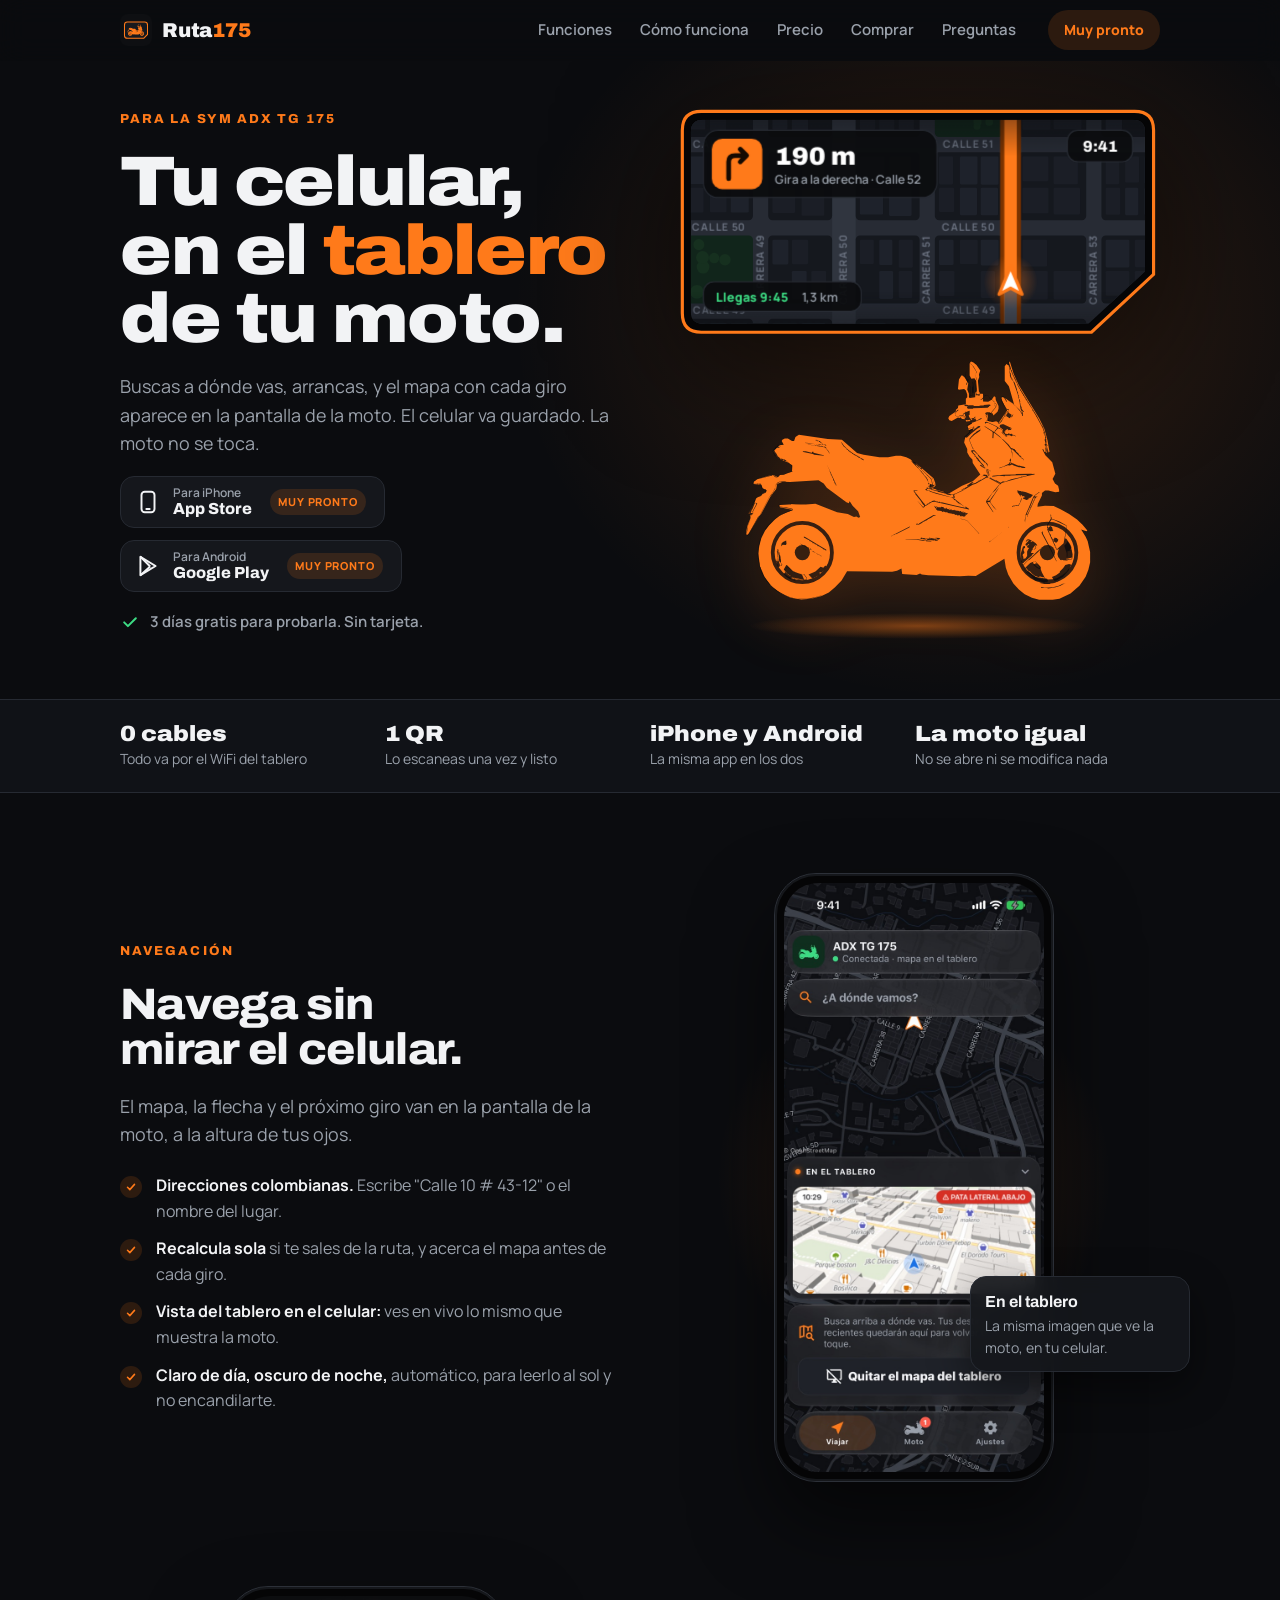
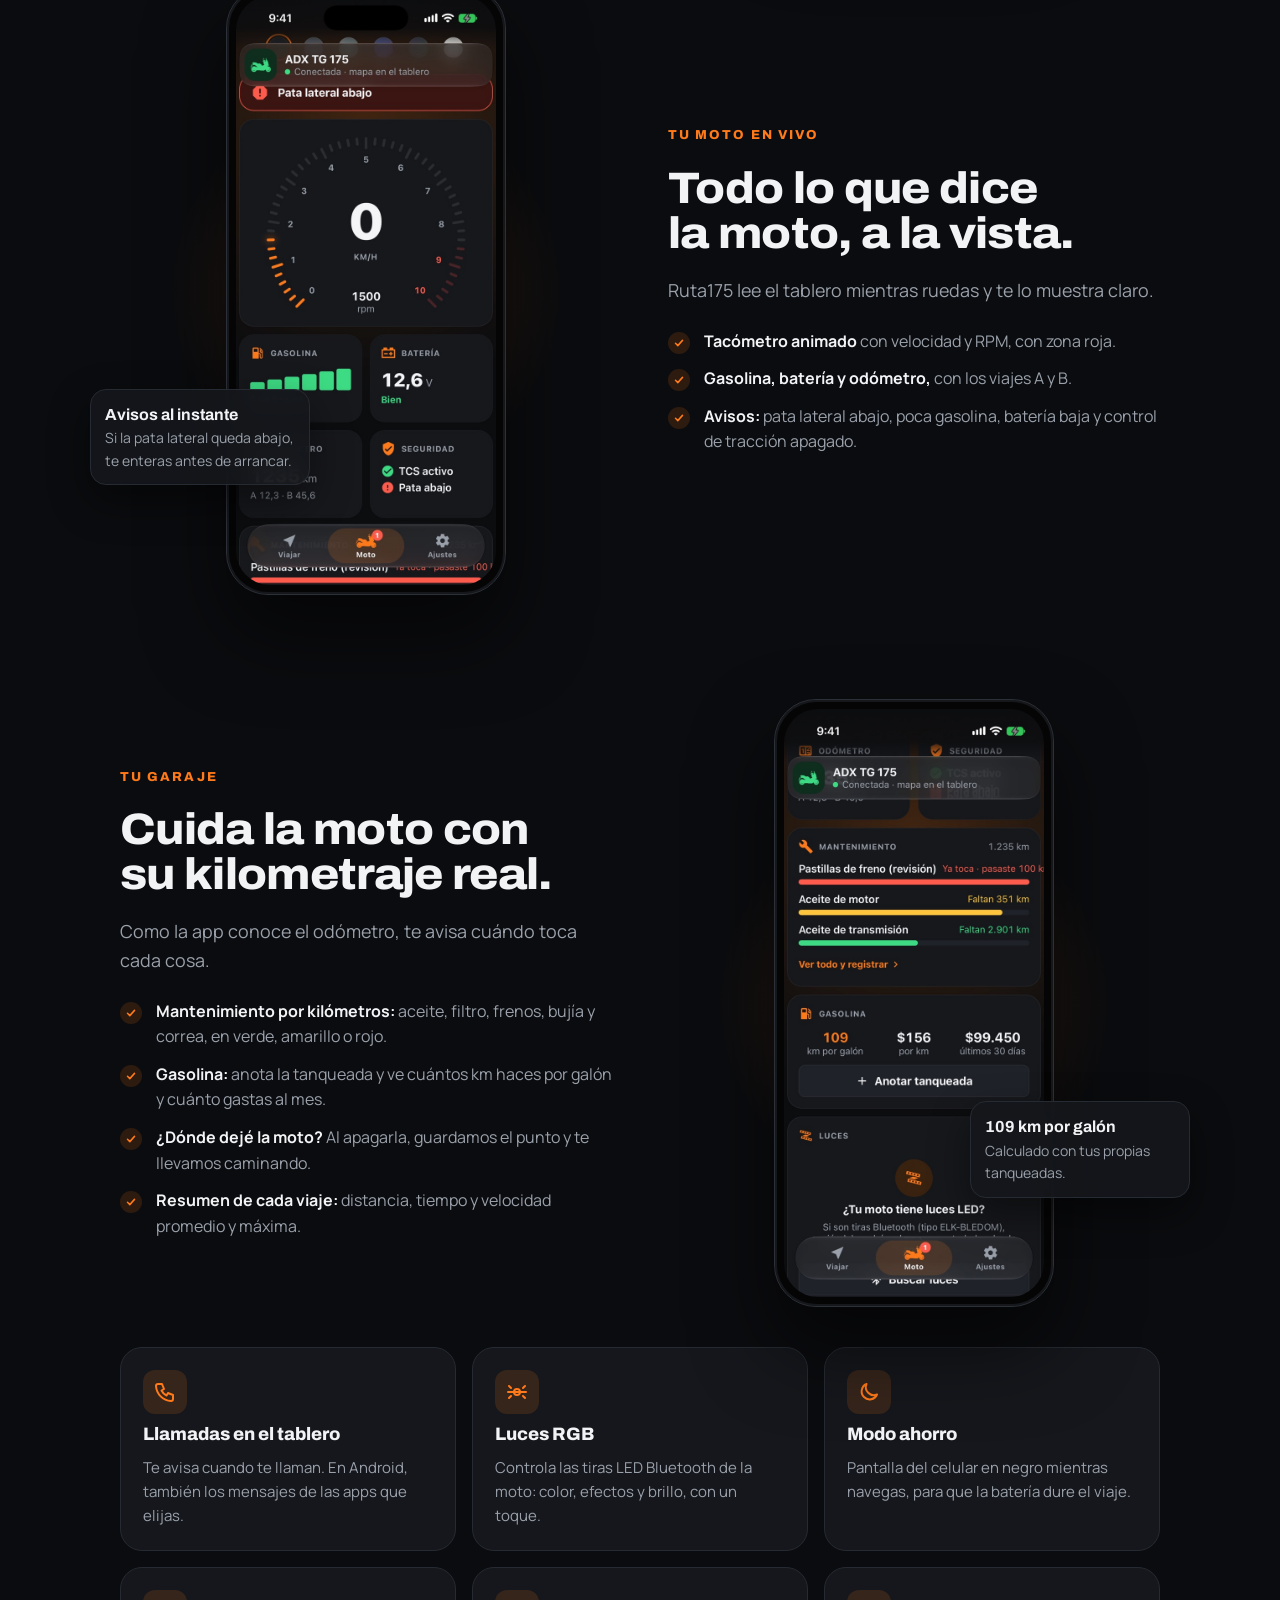
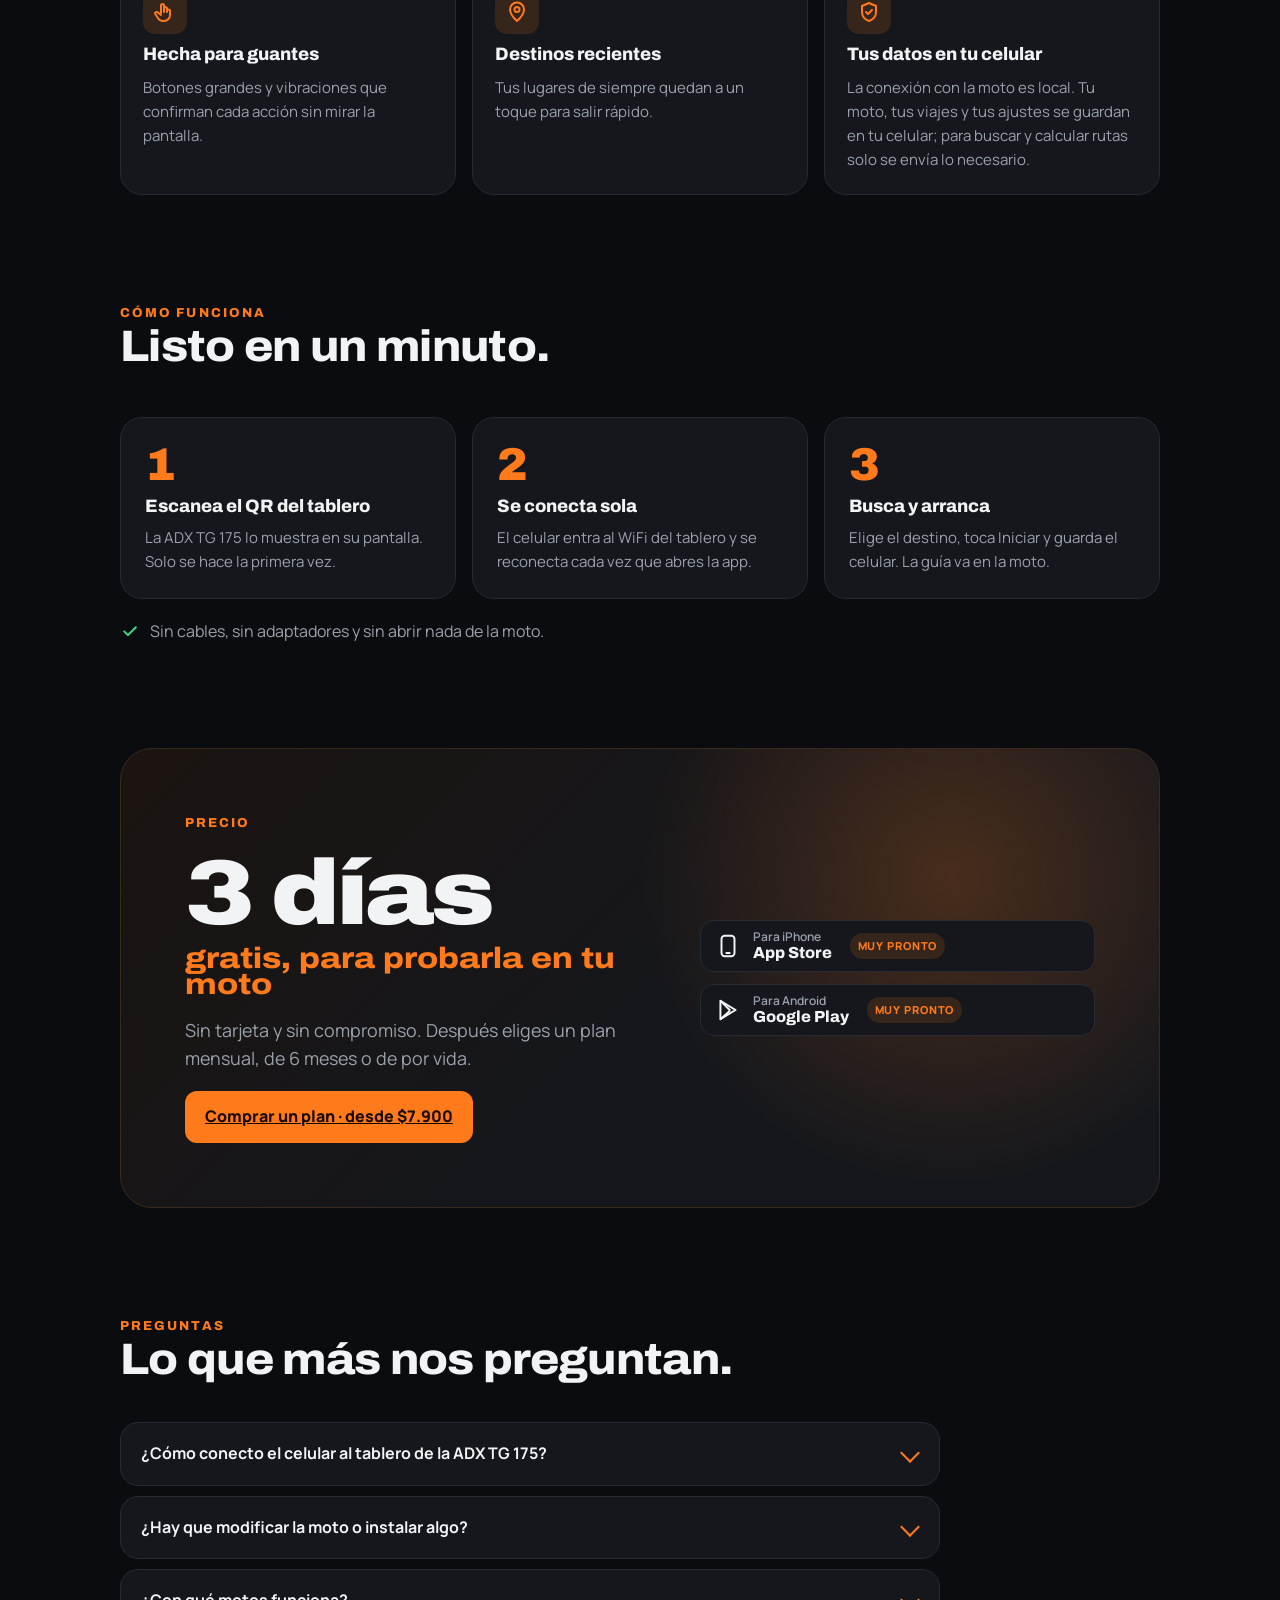
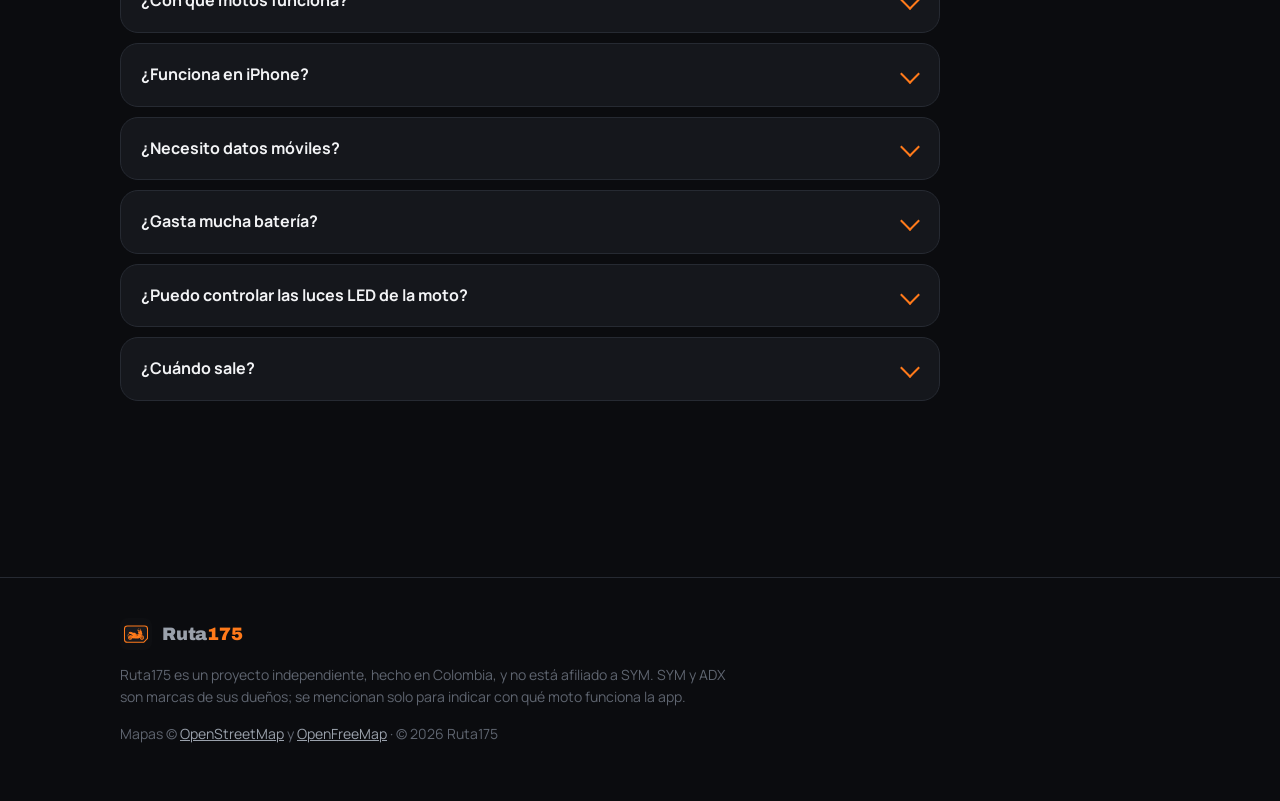
==== commit db830b38: "feat(web): enlace a comprar desde el menú y la sección de precio" ====
--- a/index.html
+++ b/index.html
@@ -99,6 +99,7 @@
       <a href="#funciones">Funciones</a>
       <a href="#como">Cómo funciona</a>
       <a href="#precio">Precio</a>
+      <a href="comprar.html">Comprar</a>
       <a href="#preguntas">Preguntas</a>
     </nav>
     <span class="pill">Muy pronto</span>
@@ -315,7 +316,8 @@
         <div style="display:grid;gap:18px;position:relative;z-index:1">
           <span class="eyebrow">Precio</span>
           <p class="price-big">3 días<small>gratis, para probarla en tu moto</small></p>
-          <p class="lede">Sin tarjeta y sin compromiso. Después eliges un plan de 6 meses o uno de por vida.</p>
+          <p class="lede">Sin tarjeta y sin compromiso. Después eliges un plan mensual, de 6 meses o de por vida.</p>
+          <p><a href="comprar.html" style="display:inline-block;background:var(--accent);color:#1a0b00;font-weight:800;padding:13px 20px;border-radius:12px">Comprar un plan · desde $7.900</a></p>
         </div>
         <div class="stores" style="flex-direction:column;align-items:stretch">
           <span class="store" aria-label="App Store, muy pronto">
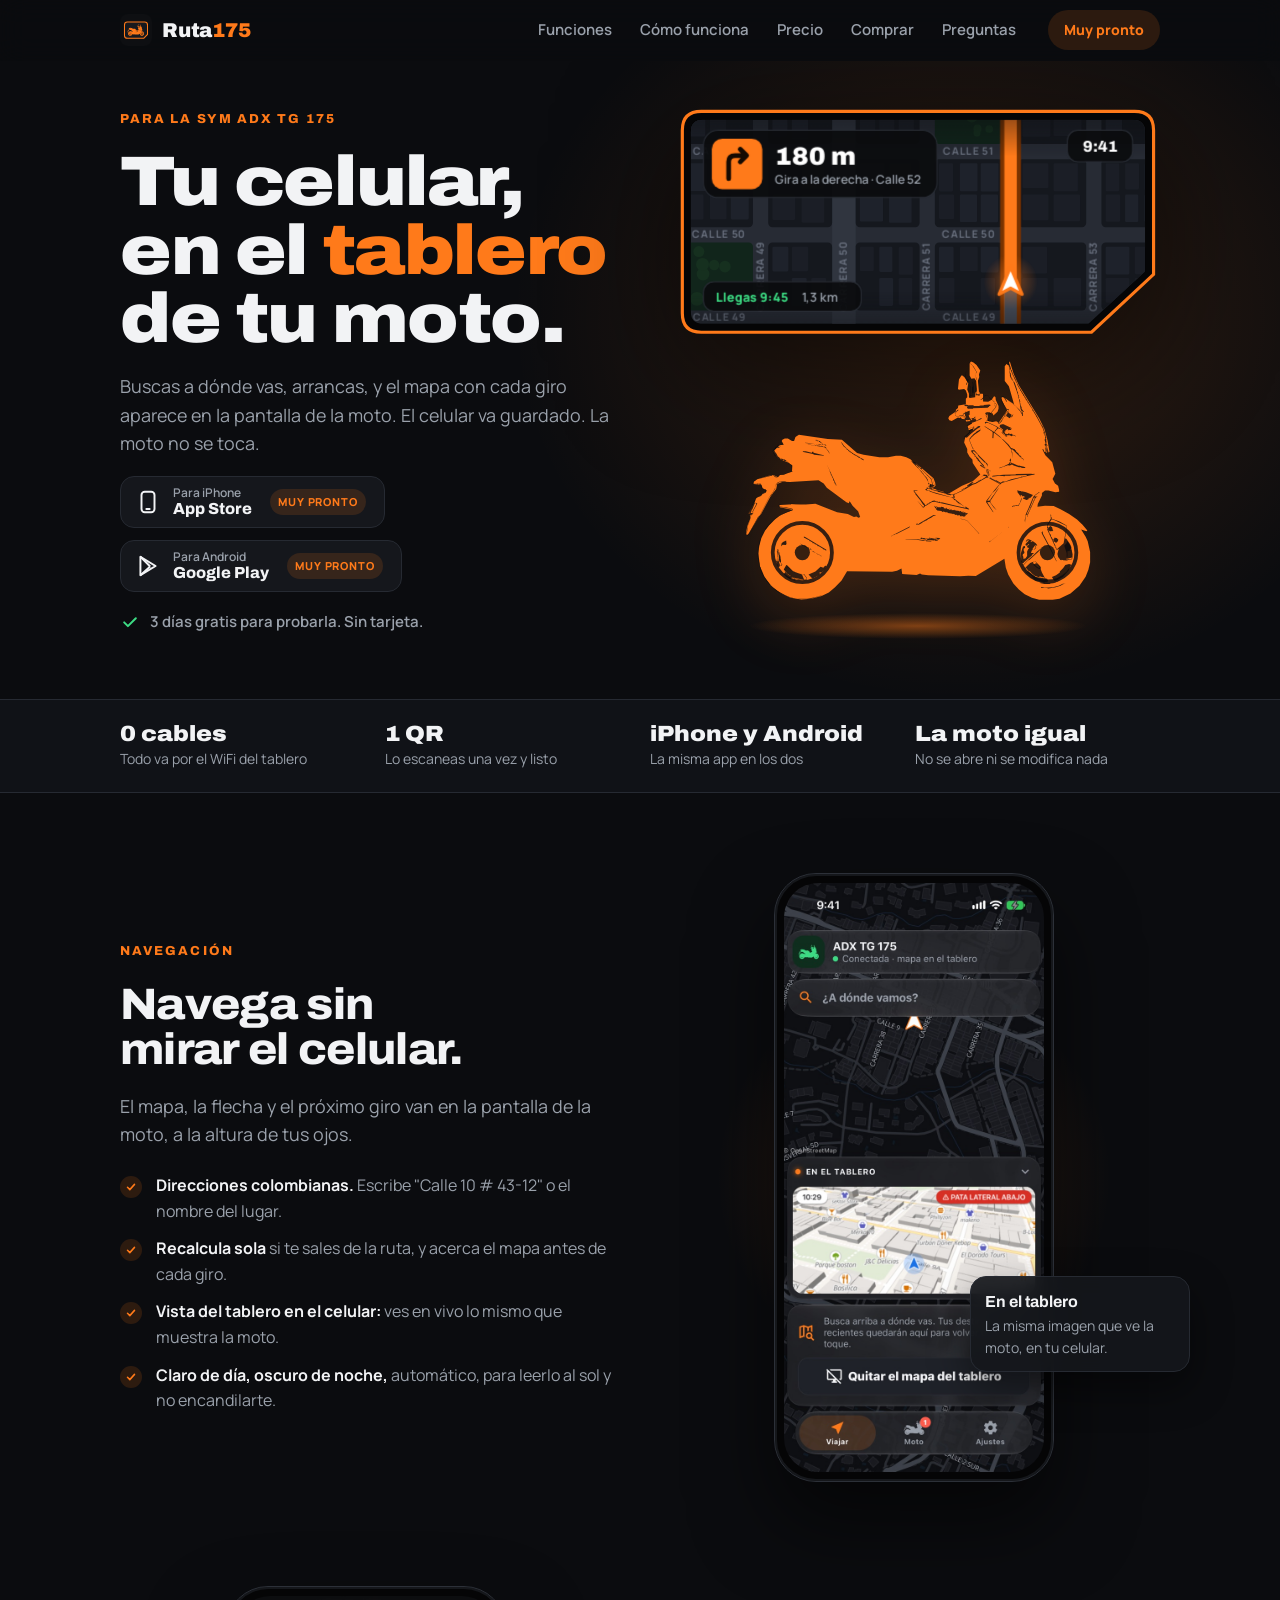
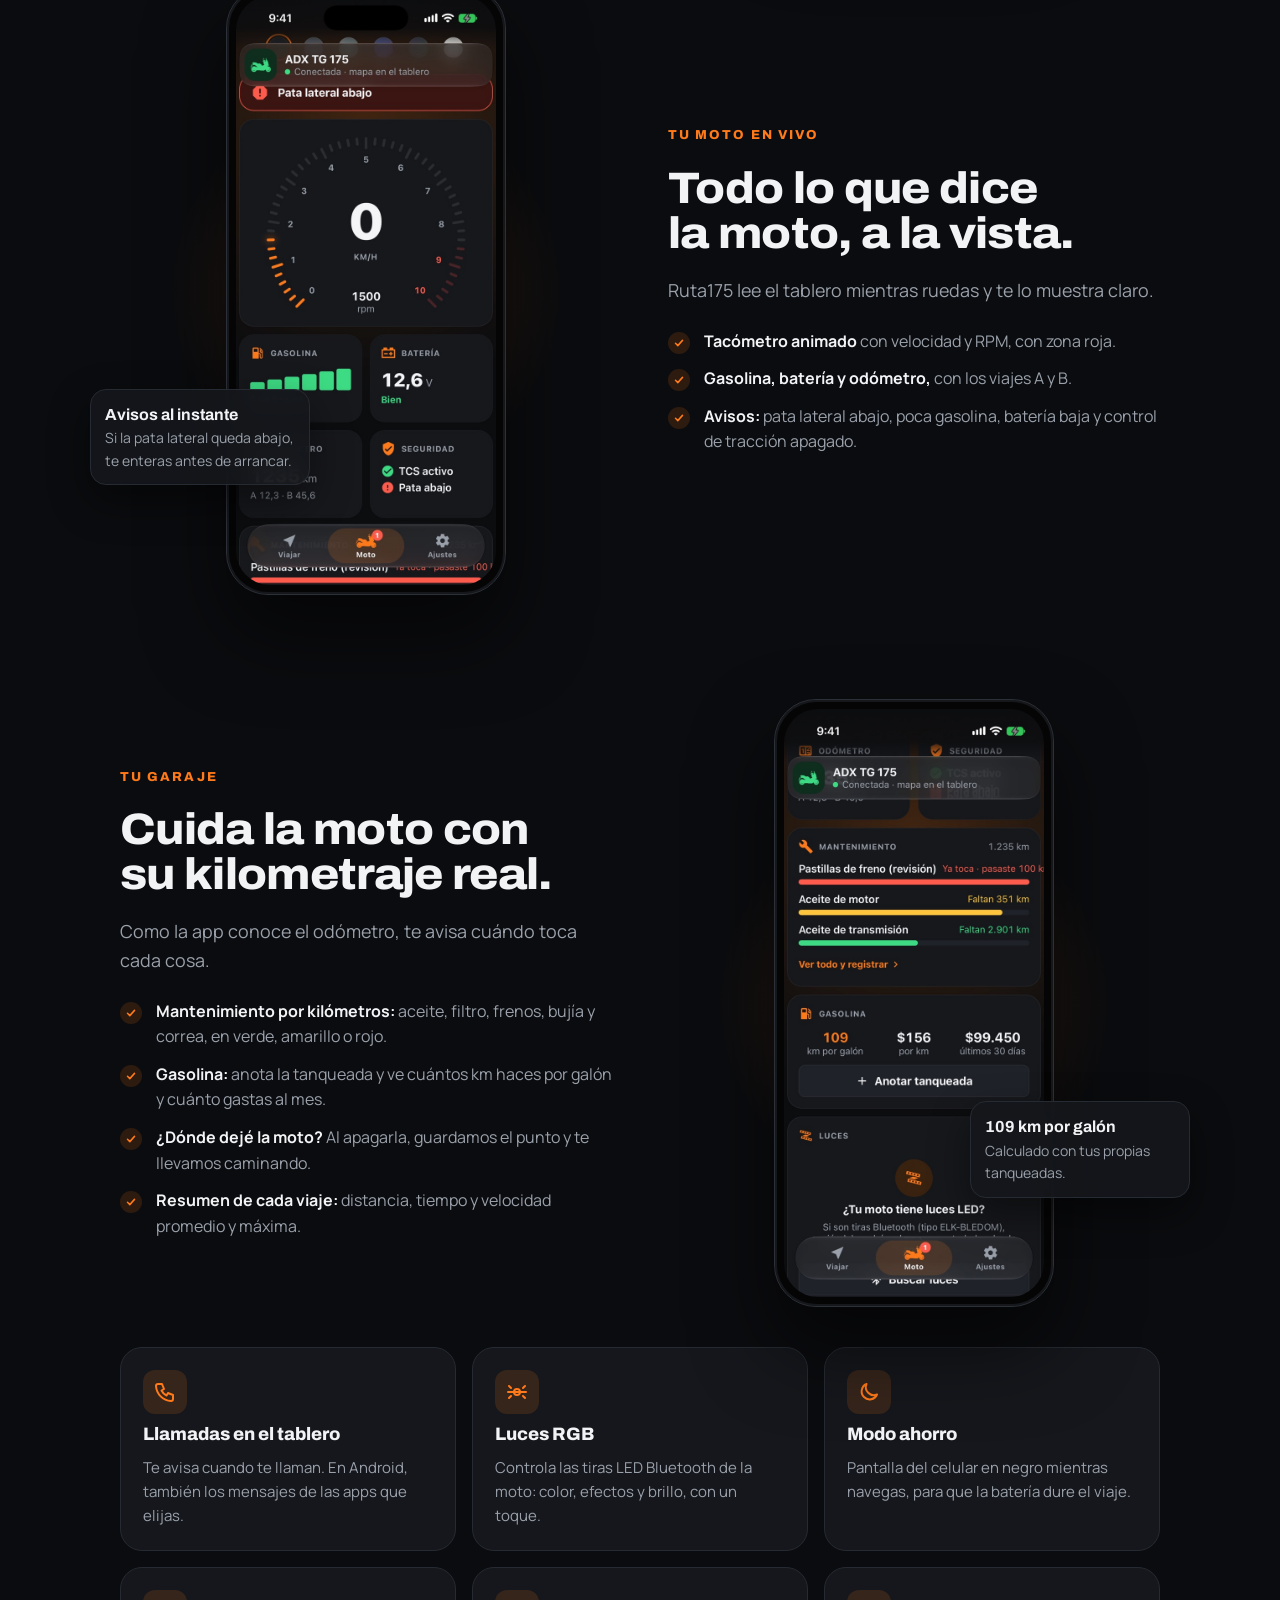
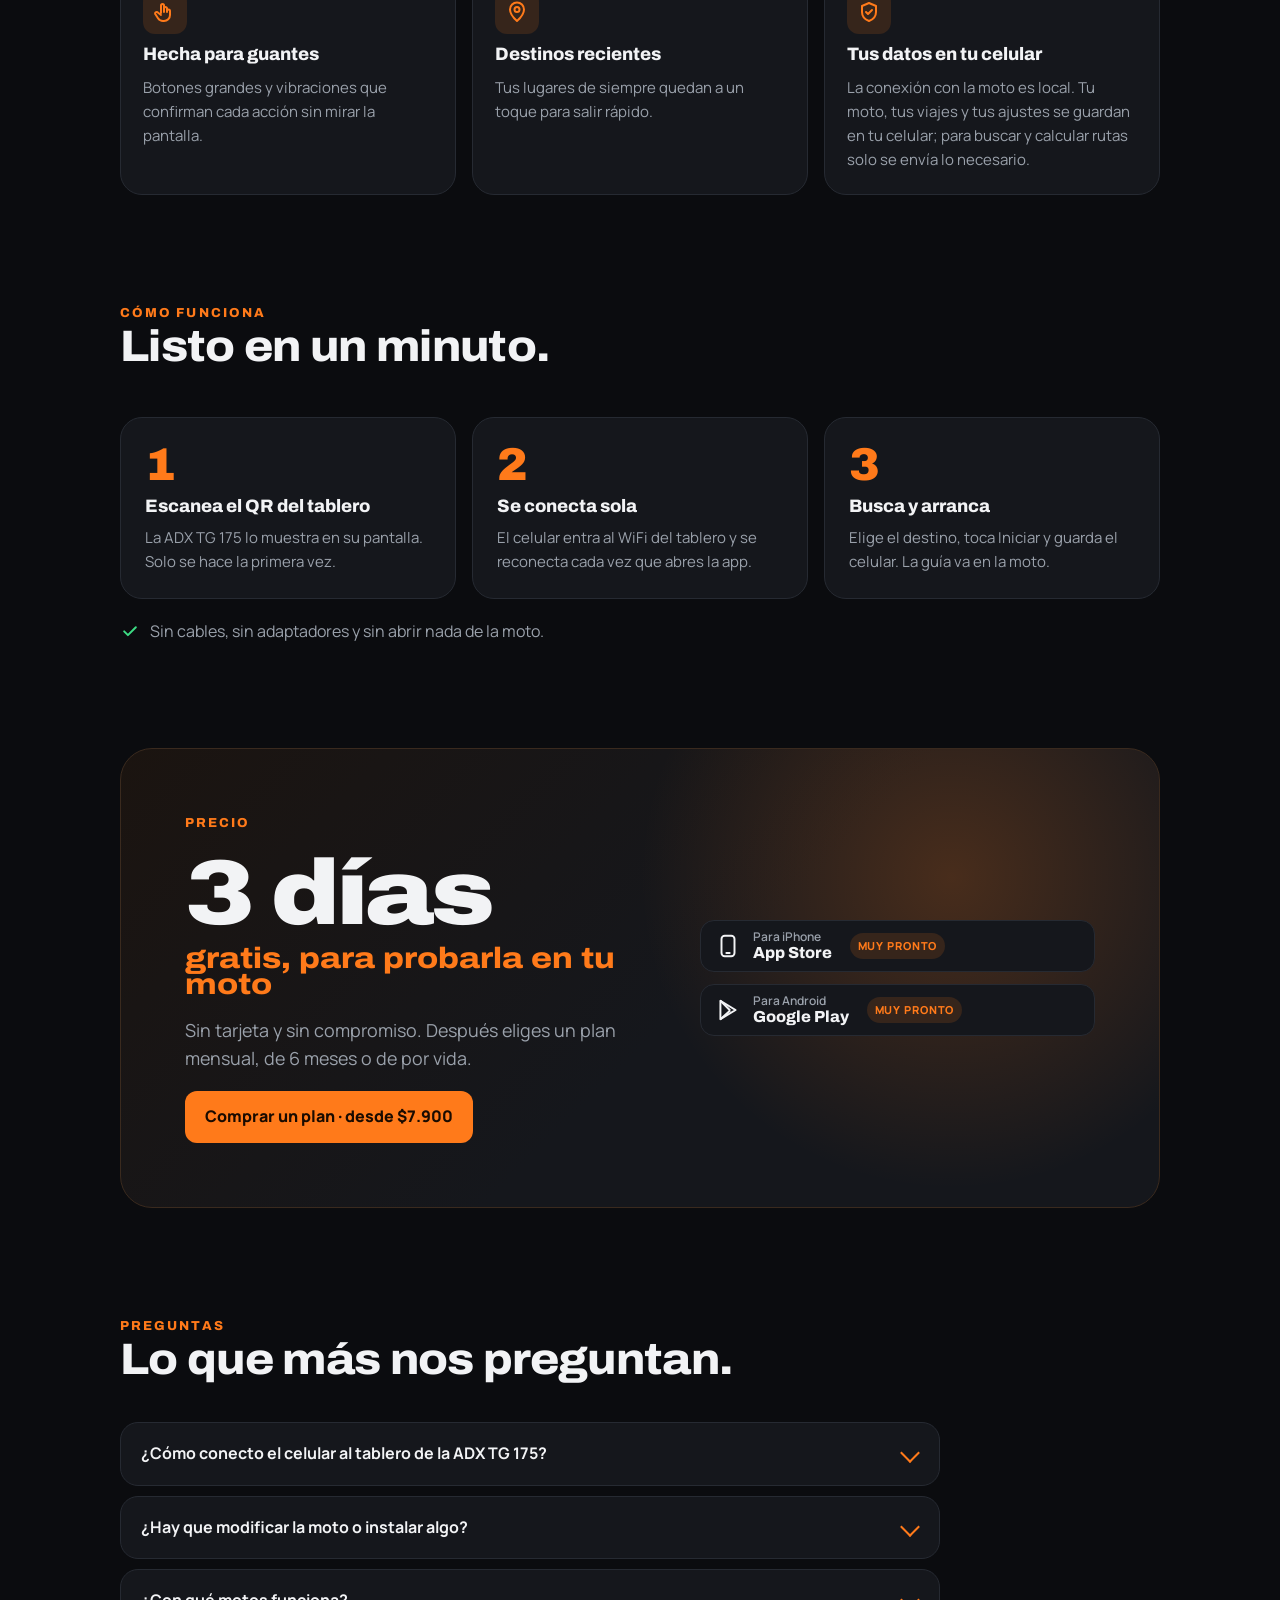
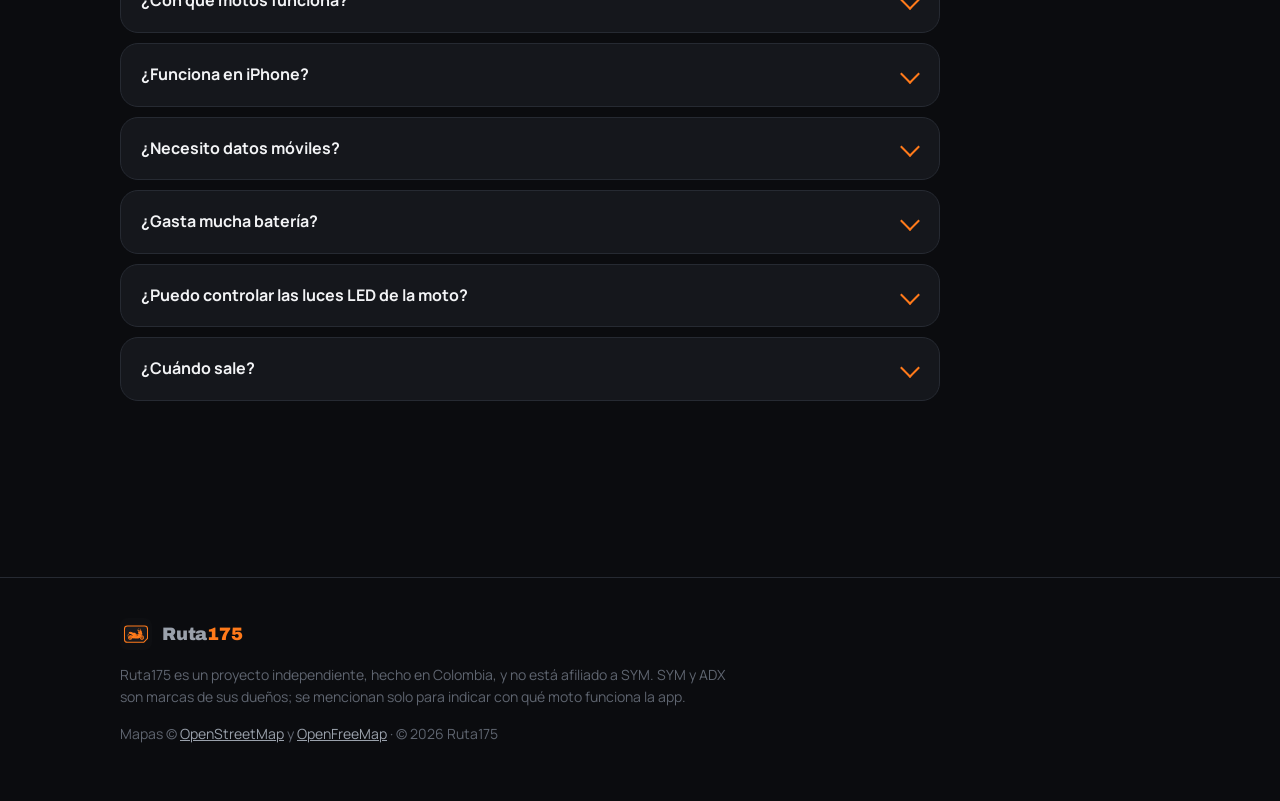
==== commit f208ecc2: "fix(web): botones de comprar alineados y sin subrayado" ====
--- a/index.html
+++ b/index.html
@@ -317,7 +317,7 @@
           <span class="eyebrow">Precio</span>
           <p class="price-big">3 días<small>gratis, para probarla en tu moto</small></p>
           <p class="lede">Sin tarjeta y sin compromiso. Después eliges un plan mensual, de 6 meses o de por vida.</p>
-          <p><a href="comprar.html" style="display:inline-block;background:var(--accent);color:#1a0b00;font-weight:800;padding:13px 20px;border-radius:12px">Comprar un plan · desde $7.900</a></p>
+          <p><a href="comprar.html" style="display:inline-block;text-decoration:none;background:var(--accent);color:#1a0b00;font-weight:800;padding:13px 20px;border-radius:12px">Comprar un plan · desde $7.900</a></p>
         </div>
         <div class="stores" style="flex-direction:column;align-items:stretch">
           <span class="store" aria-label="App Store, muy pronto">
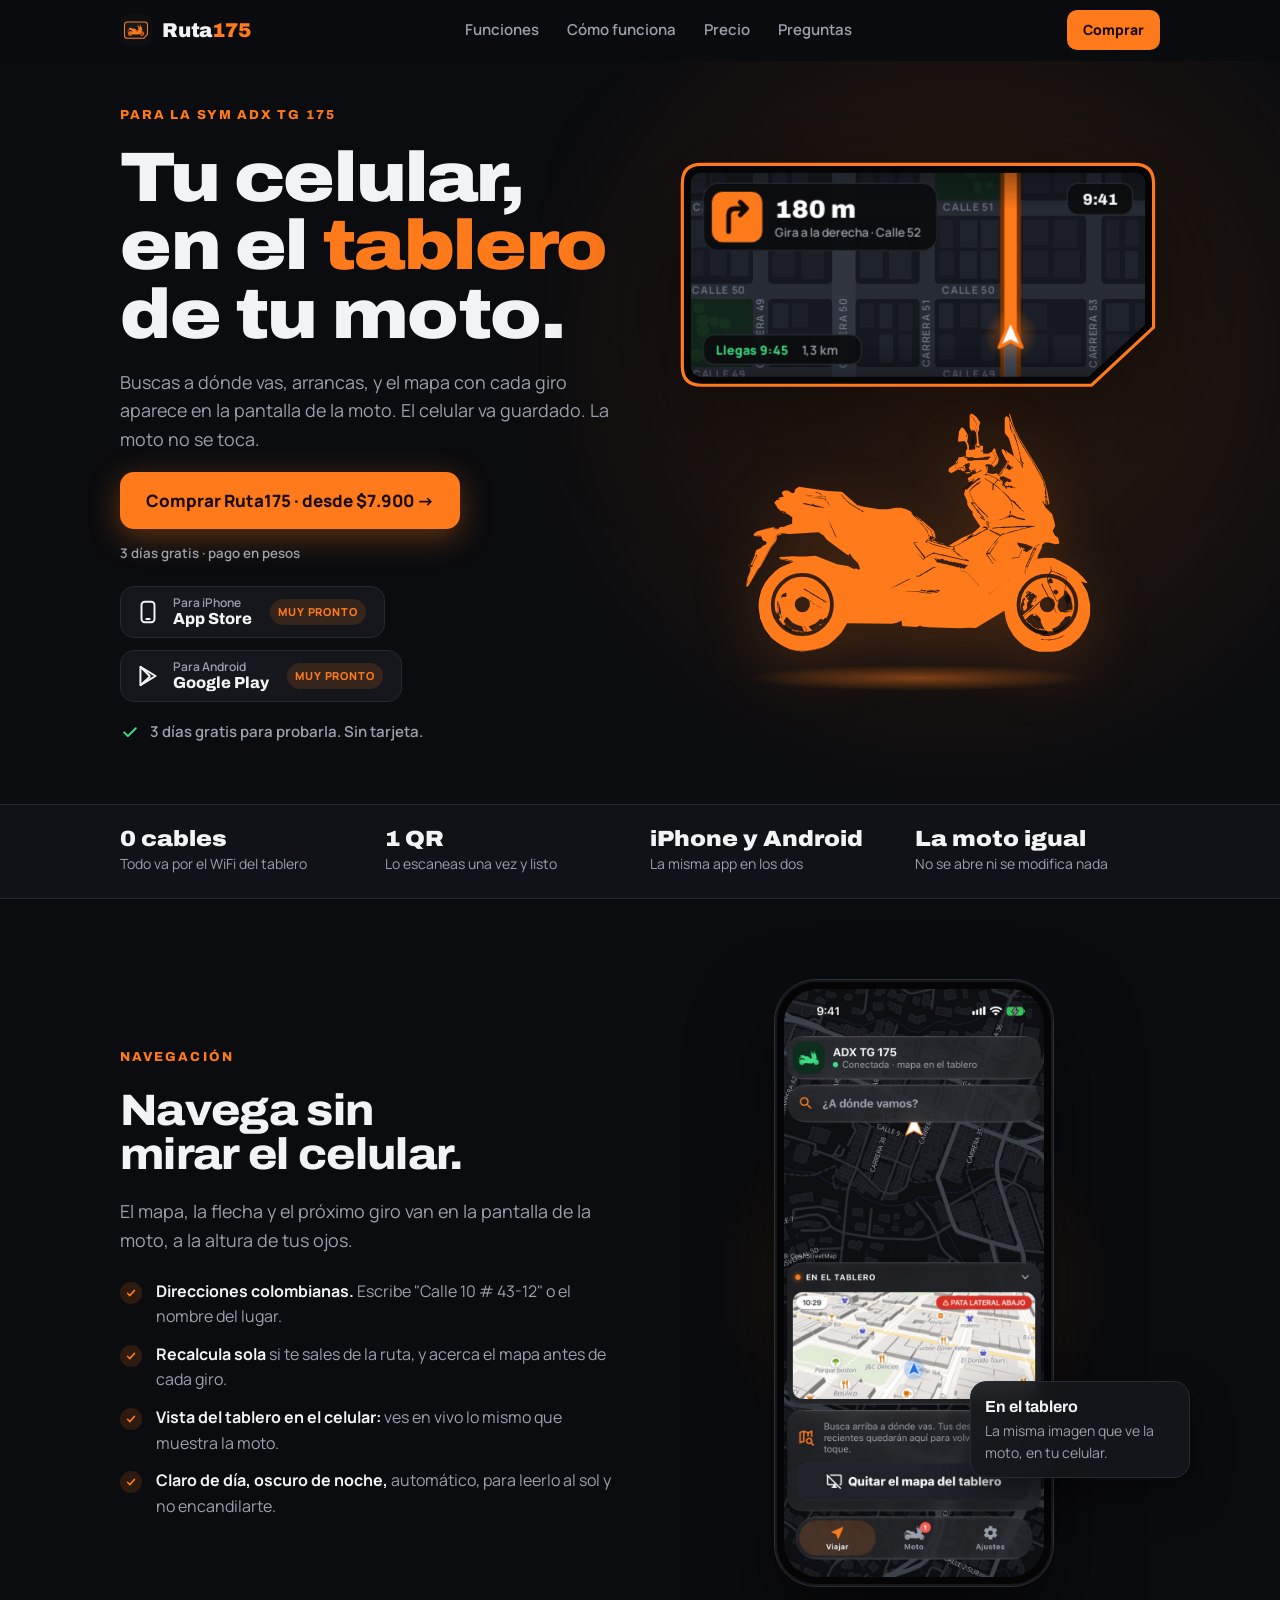
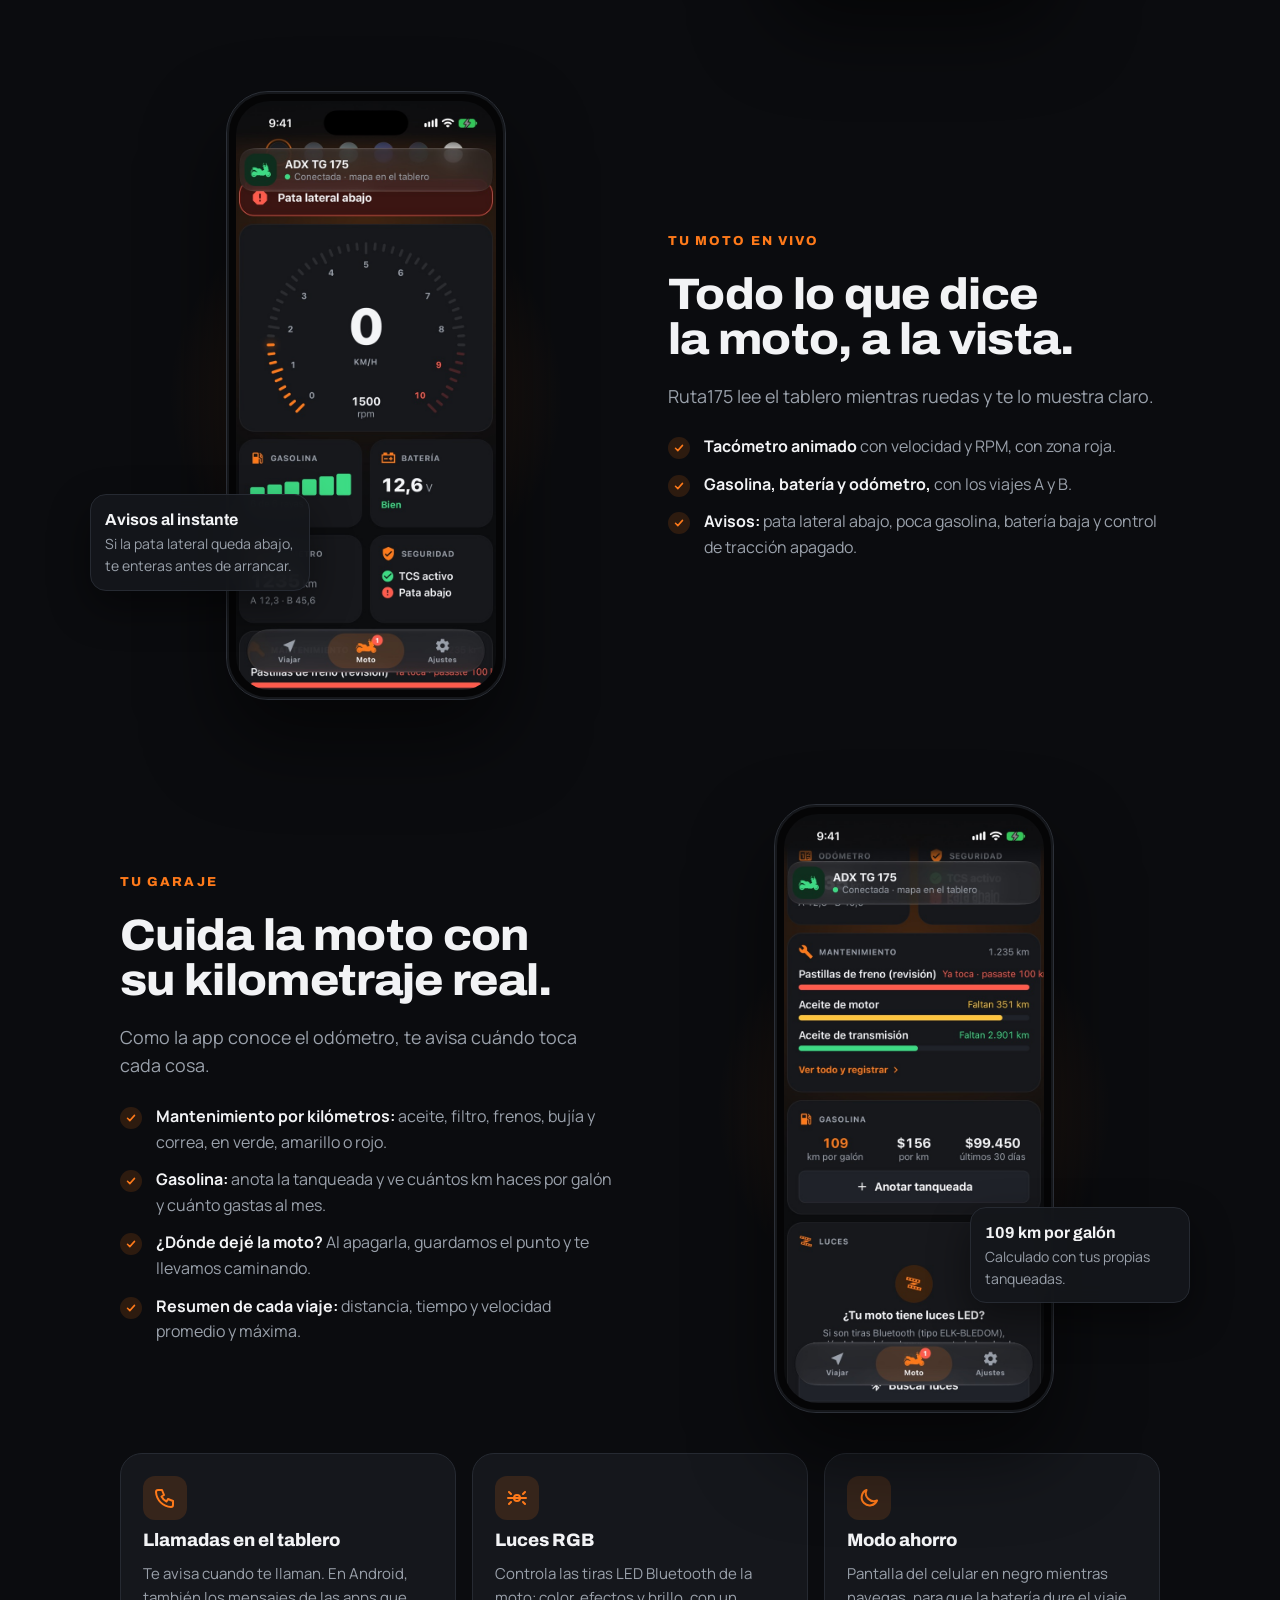
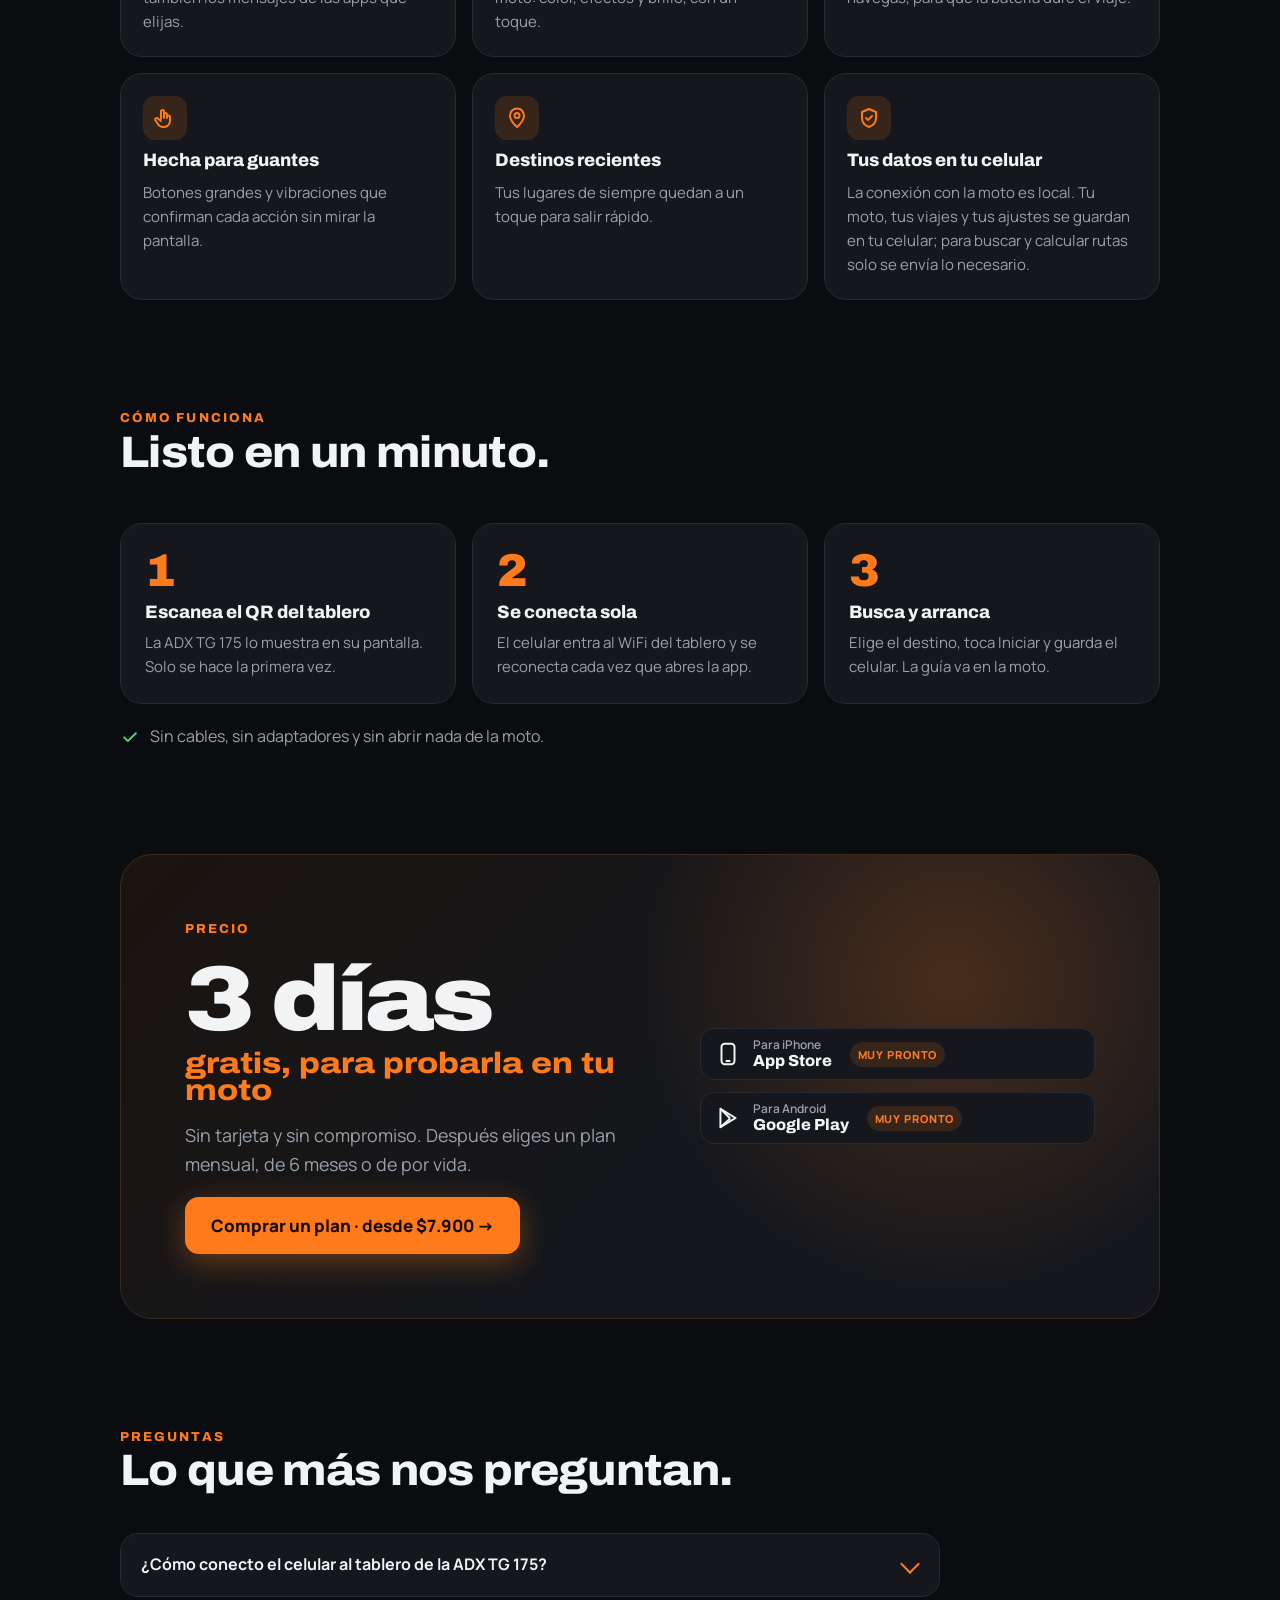
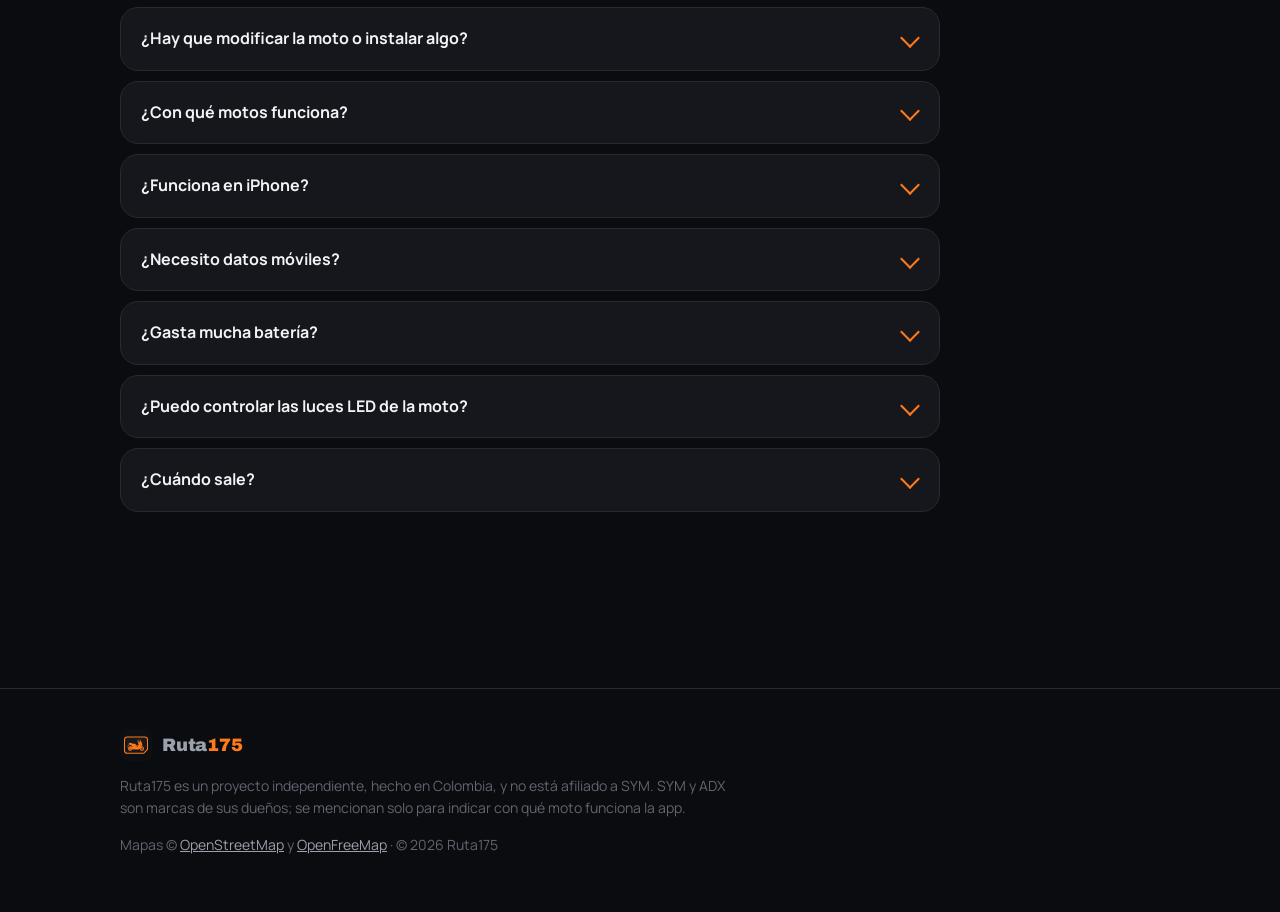
==== commit b5d8db81: "feat(web): botón Comprar en encabezado, hero y precio; página de compra más llamativa" ====
--- a/index.html
+++ b/index.html
@@ -99,10 +99,9 @@
       <a href="#funciones">Funciones</a>
       <a href="#como">Cómo funciona</a>
       <a href="#precio">Precio</a>
-      <a href="comprar.html">Comprar</a>
       <a href="#preguntas">Preguntas</a>
     </nav>
-    <span class="pill">Muy pronto</span>
+    <a class="buy-btn sm" href="comprar.html" style="margin-left:auto">Comprar</a>
   </div>
 </header>
 
@@ -114,6 +113,10 @@
         <span class="eyebrow">Para la SYM ADX TG 175</span>
         <h1>Tu celular, en el <span class="accent">tablero</span> de tu moto.</h1>
         <p class="lede">Buscas a dónde vas, arrancas, y el mapa con cada giro aparece en la pantalla de la moto. El celular va guardado. La moto no se toca.</p>
+        <div class="buy-row">
+          <a class="buy-btn" href="comprar.html">Comprar Ruta175 · desde $7.900 →</a>
+          <small>3 días gratis · pago en pesos</small>
+        </div>
         <div class="stores">
           <span class="store" aria-label="App Store, muy pronto">
             <svg viewBox="0 0 24 24" fill="none" stroke="currentColor" stroke-width="1.8" stroke-linecap="round" stroke-linejoin="round" aria-hidden="true"><rect x="6" y="2.5" width="12" height="19" rx="3"/><path d="M10.5 18.5h3"/></svg>
@@ -317,7 +320,7 @@
           <span class="eyebrow">Precio</span>
           <p class="price-big">3 días<small>gratis, para probarla en tu moto</small></p>
           <p class="lede">Sin tarjeta y sin compromiso. Después eliges un plan mensual, de 6 meses o de por vida.</p>
-          <p><a href="comprar.html" style="display:inline-block;text-decoration:none;background:var(--accent);color:#1a0b00;font-weight:800;padding:13px 20px;border-radius:12px">Comprar un plan · desde $7.900</a></p>
+          <p><a class="buy-btn" href="comprar.html">Comprar un plan · desde $7.900 →</a></p>
         </div>
         <div class="stores" style="flex-direction:column;align-items:stretch">
           <span class="store" aria-label="App Store, muy pronto">
--- a/styles.css
+++ b/styles.css
@@ -251,3 +251,16 @@
 footer .brand span { font-size: 18px; }
 footer p { max-width: 70ch; }
 footer a { color: var(--muted); }
+
+/* Botón de compra (encabezado, hero y precio) */
+.buy-btn {
+  display: inline-flex; align-items: center; justify-content: center; gap: 8px;
+  background: var(--accent); color: #1a0b00; font-weight: 800; text-decoration: none;
+  padding: 15px 26px; border-radius: 14px; font-size: 17px;
+  box-shadow: 0 8px 30px rgba(255, 122, 26, 0.35);
+  transition: transform .15s ease, box-shadow .15s ease;
+}
+.buy-btn:hover { transform: translateY(-2px); box-shadow: 0 12px 36px rgba(255, 122, 26, 0.5); }
+.buy-btn.sm { padding: 9px 16px; font-size: 14px; border-radius: 10px; box-shadow: none; }
+.buy-row { display: flex; flex-wrap: wrap; align-items: center; gap: 14px; margin-bottom: 4px; }
+.buy-row small { color: var(--muted); font-weight: 600; }
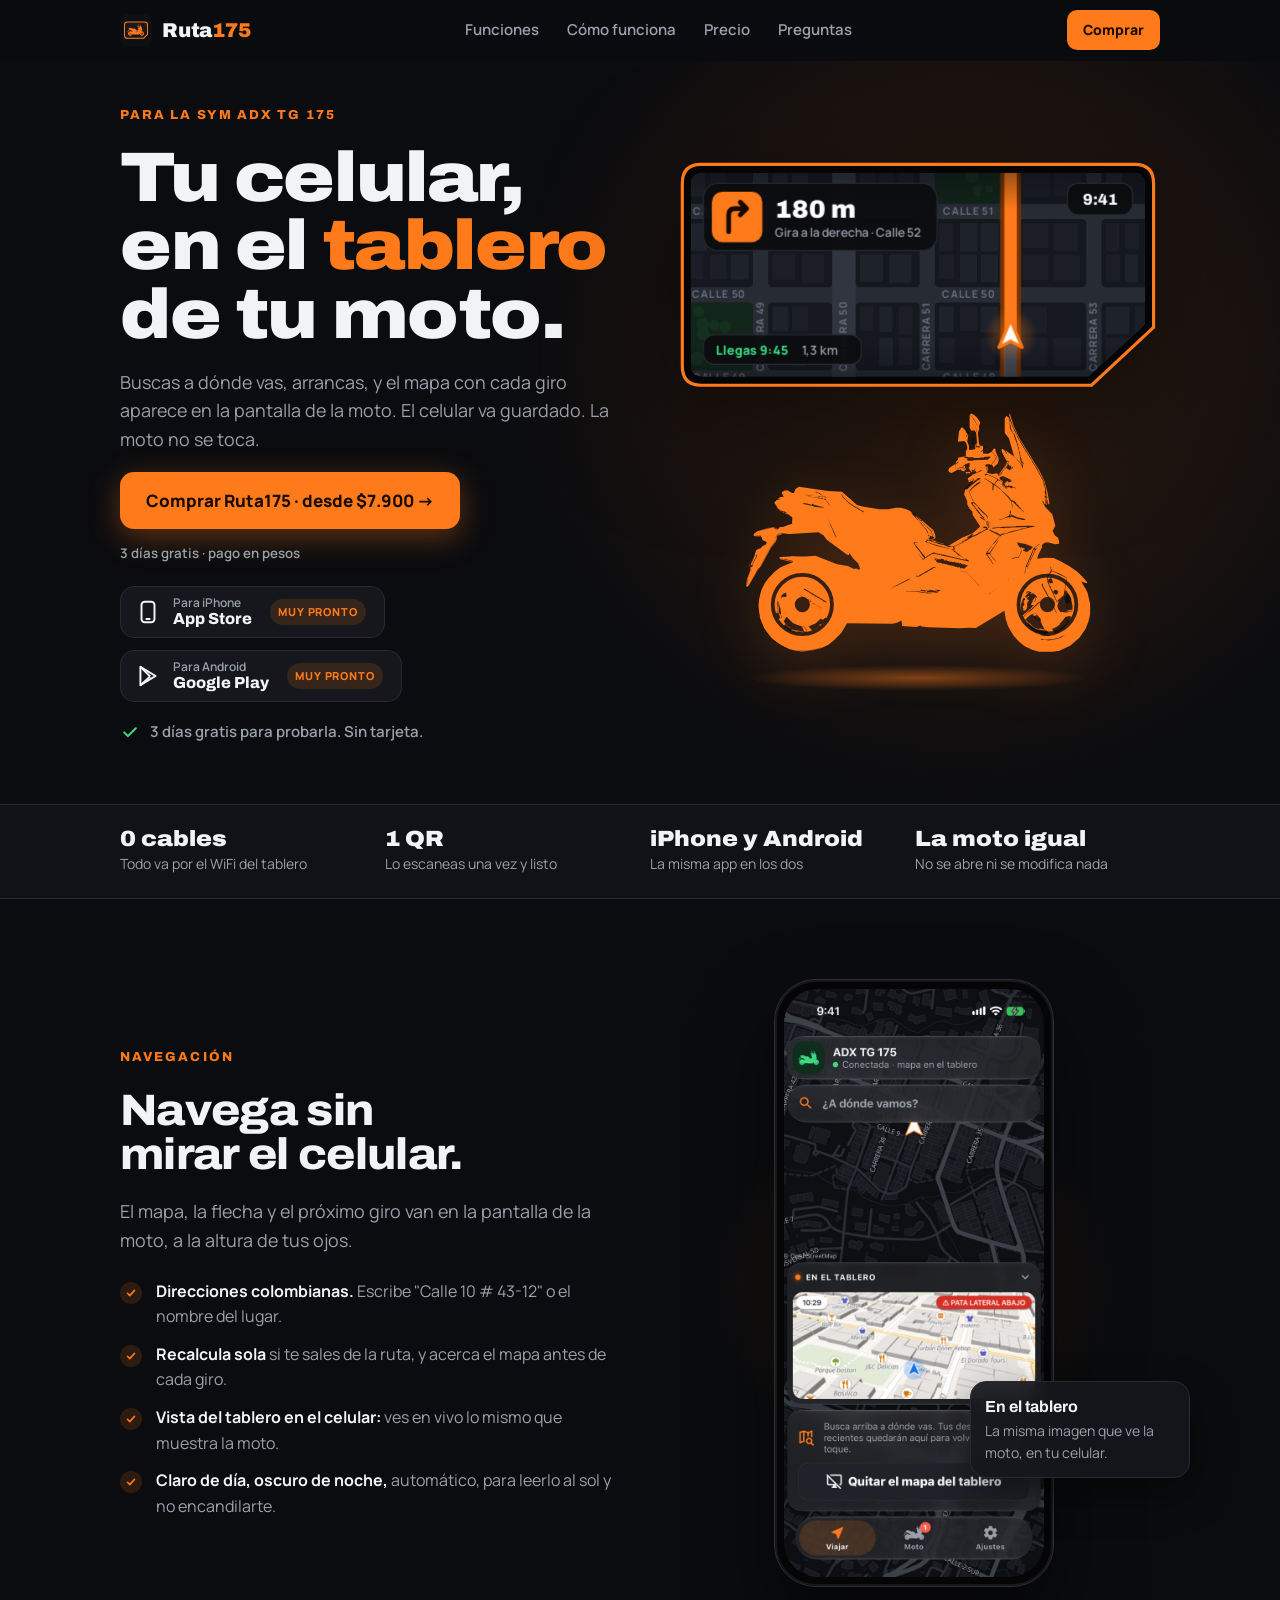
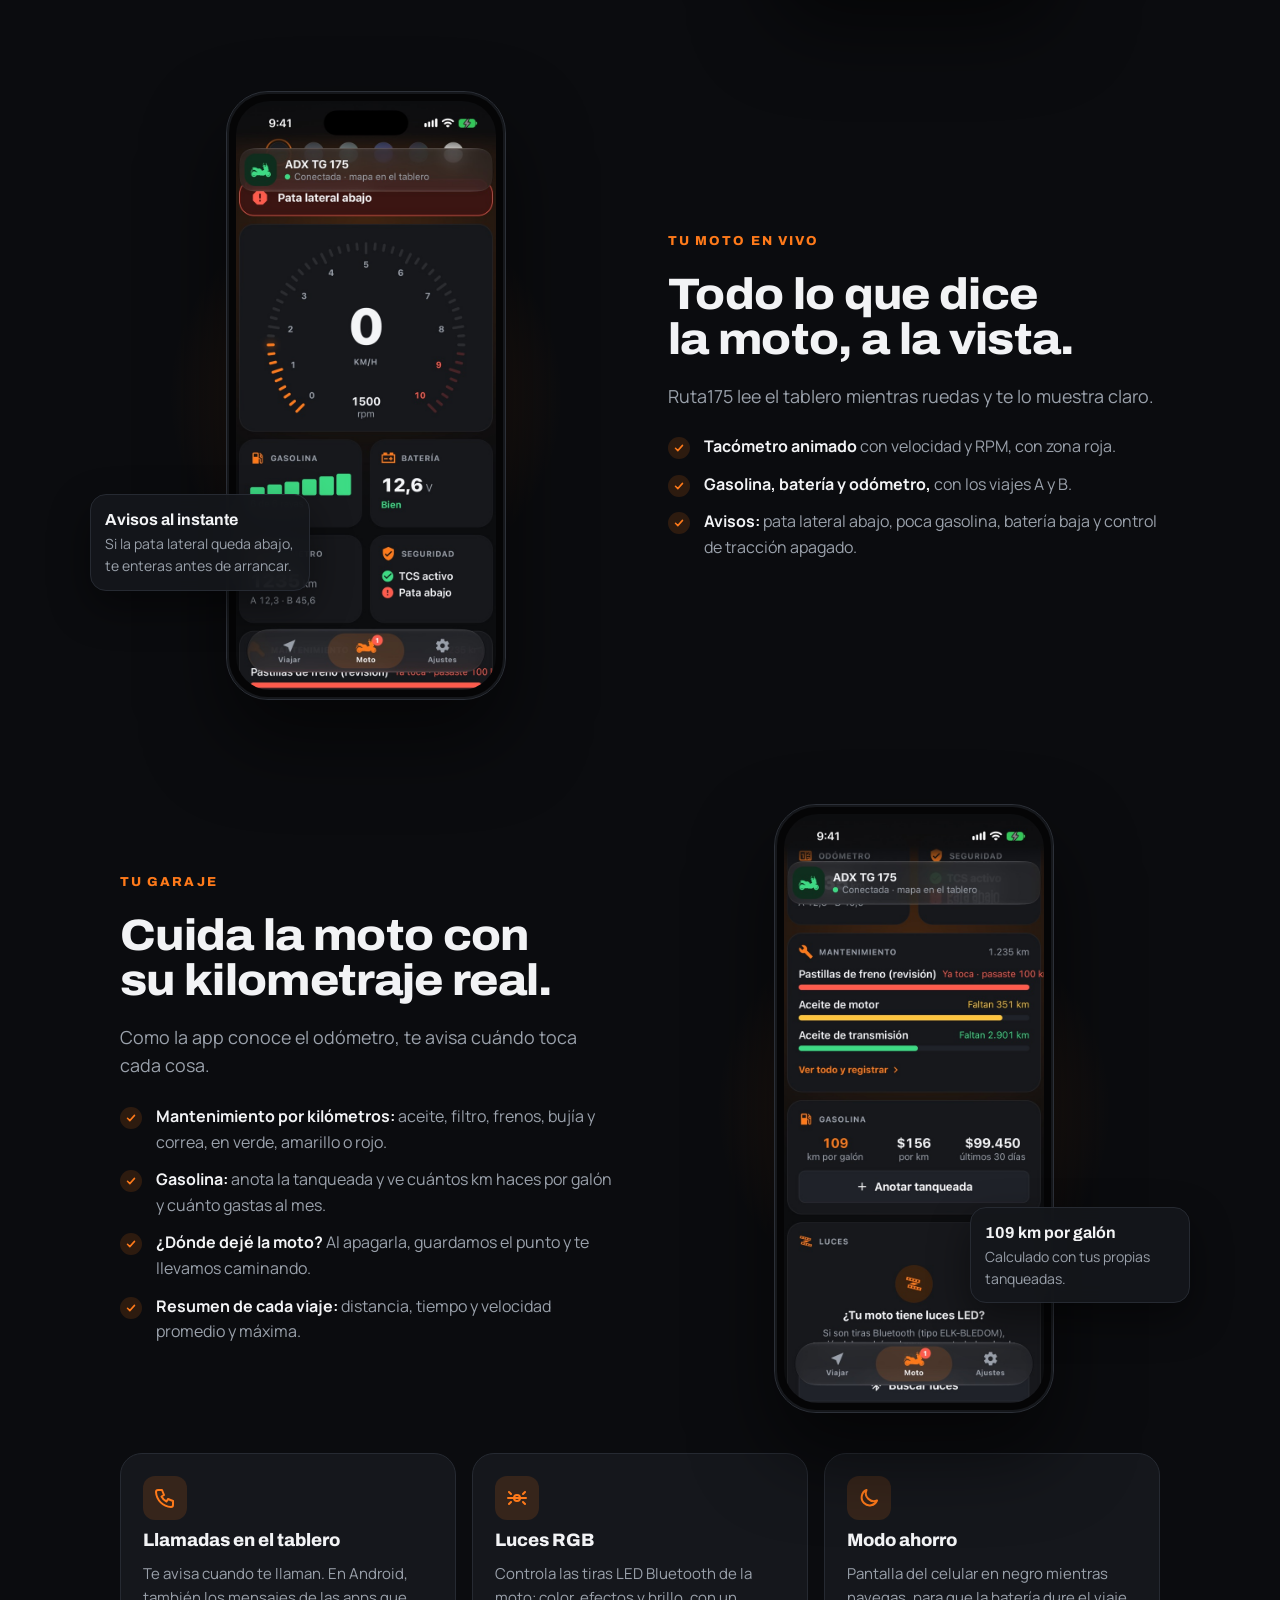
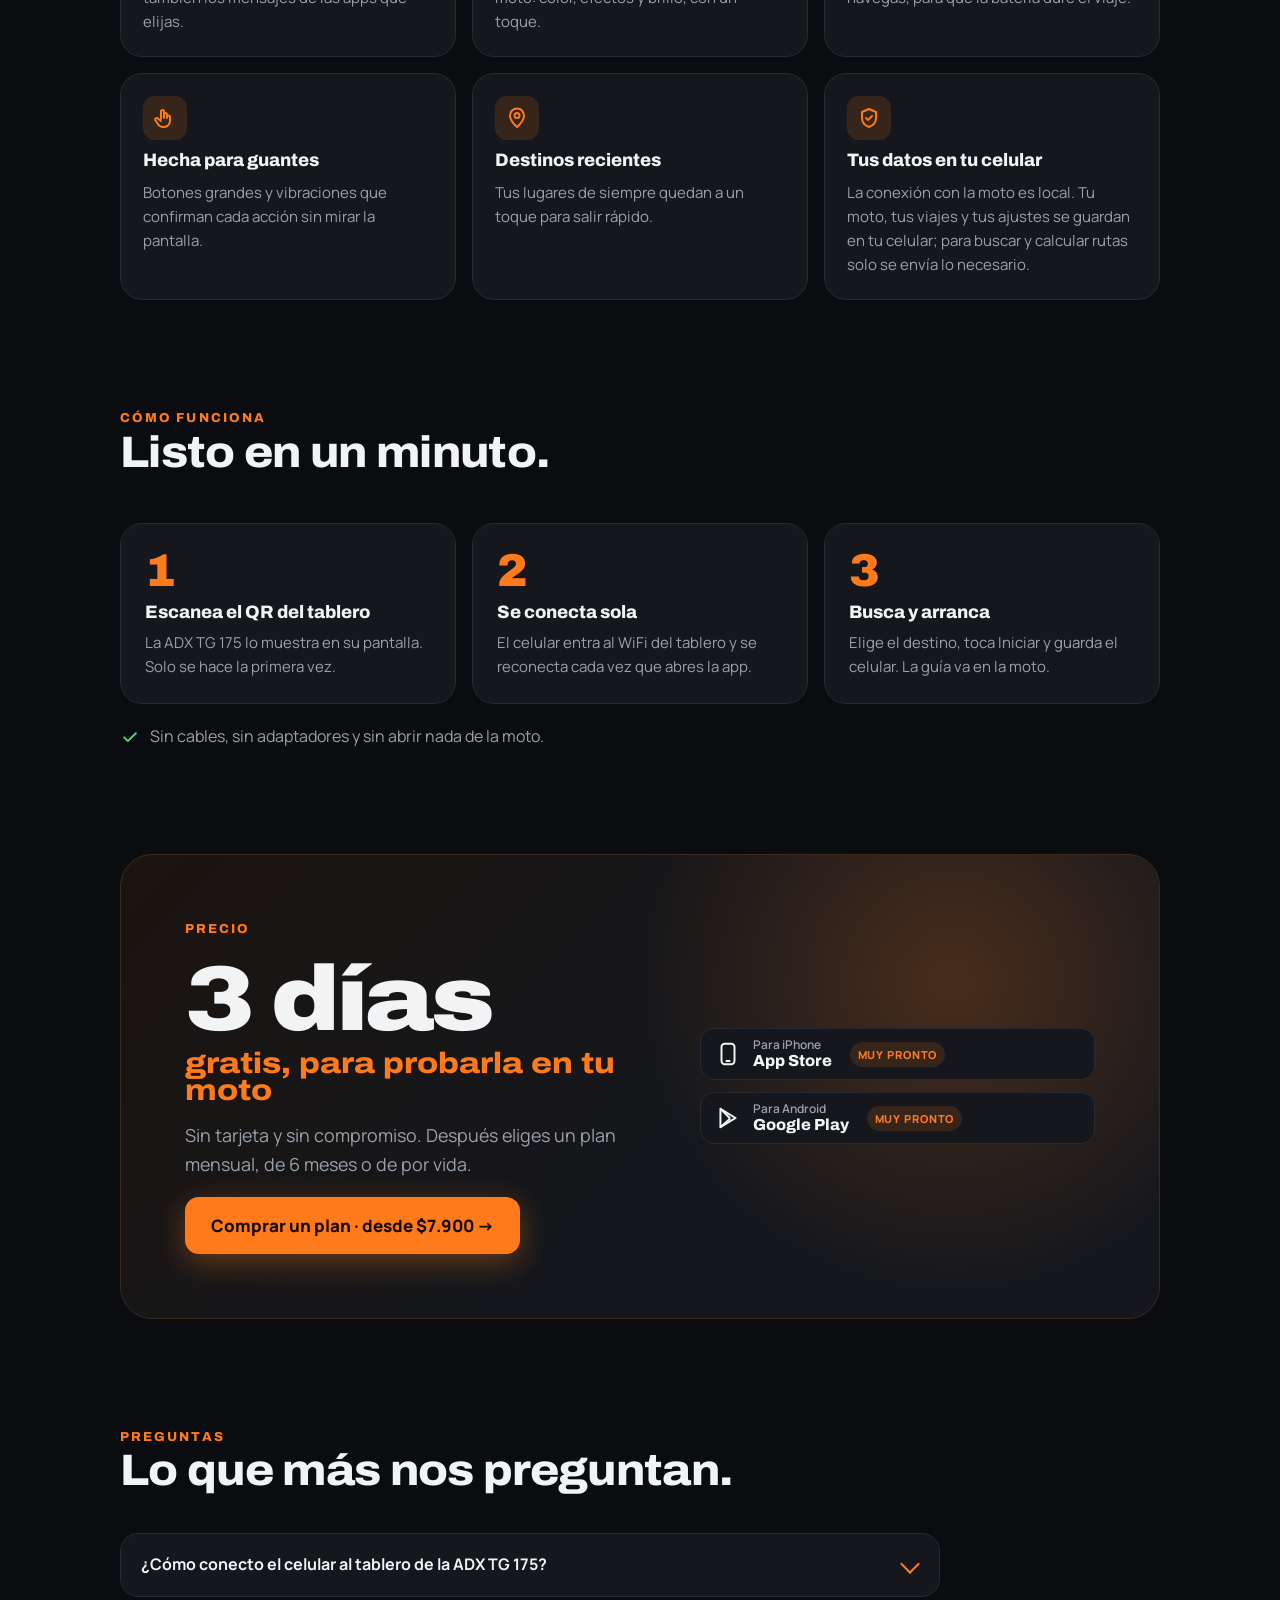
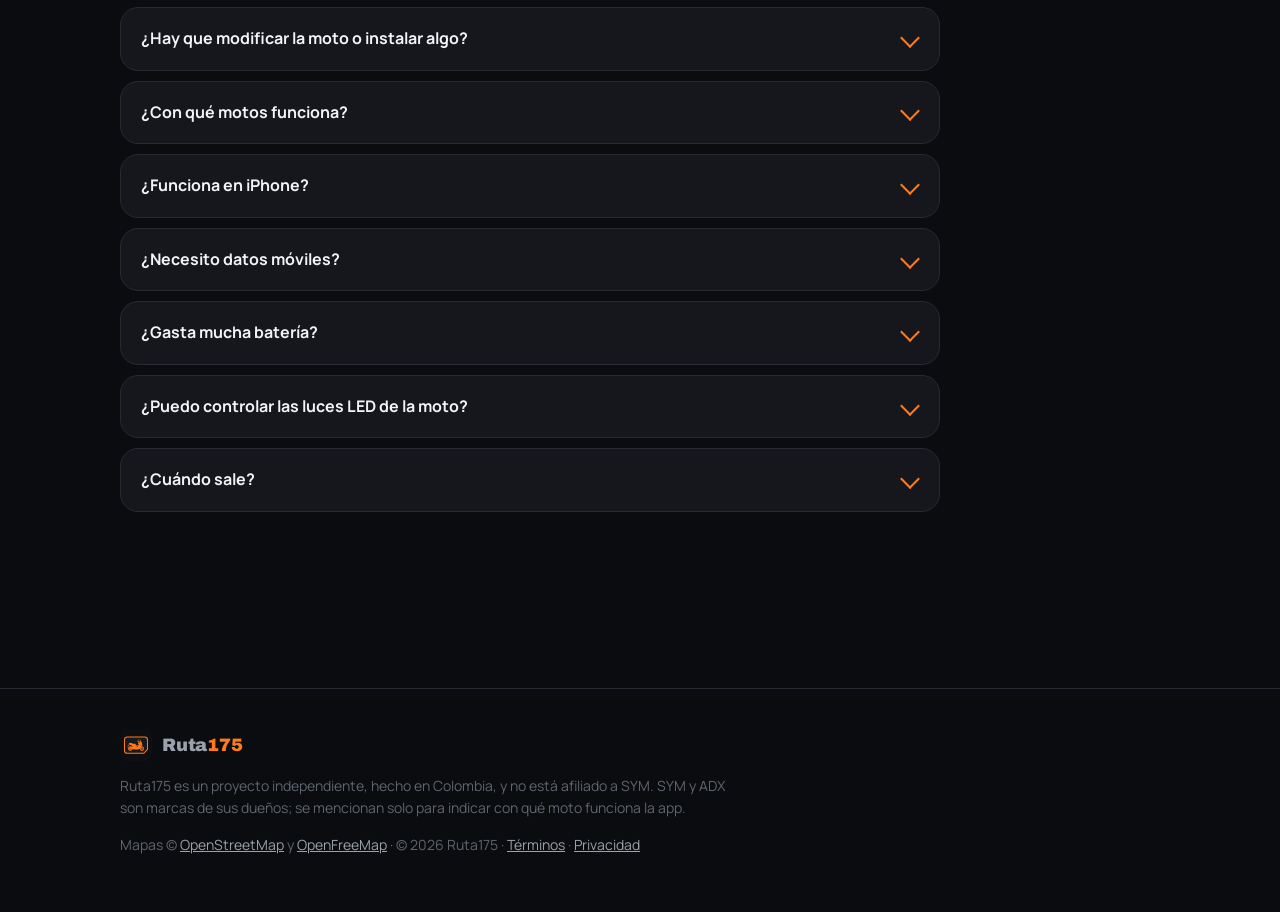
==== commit 99ad1406: "feat(web): términos de uso y política de privacidad" ====
--- a/index.html
+++ b/index.html
@@ -388,7 +388,7 @@
       <span>Ruta<b>175</b></span>
     </a>
     <p>Ruta175 es un proyecto independiente, hecho en Colombia, y no está afiliado a SYM. SYM y ADX son marcas de sus dueños; se mencionan solo para indicar con qué moto funciona la app.</p>
-    <p>Mapas © <a href="https://www.openstreetmap.org/copyright" target="_blank" rel="noopener">OpenStreetMap</a> y <a href="https://openfreemap.org" target="_blank" rel="noopener">OpenFreeMap</a> · © <span id="year">2026</span> Ruta175</p>
+    <p>Mapas © <a href="https://www.openstreetmap.org/copyright" target="_blank" rel="noopener">OpenStreetMap</a> y <a href="https://openfreemap.org" target="_blank" rel="noopener">OpenFreeMap</a> · © <span id="year">2026</span> Ruta175 · <a href="terminos.html">Términos</a> · <a href="privacidad.html">Privacidad</a></p>
   </div>
 </footer>
 
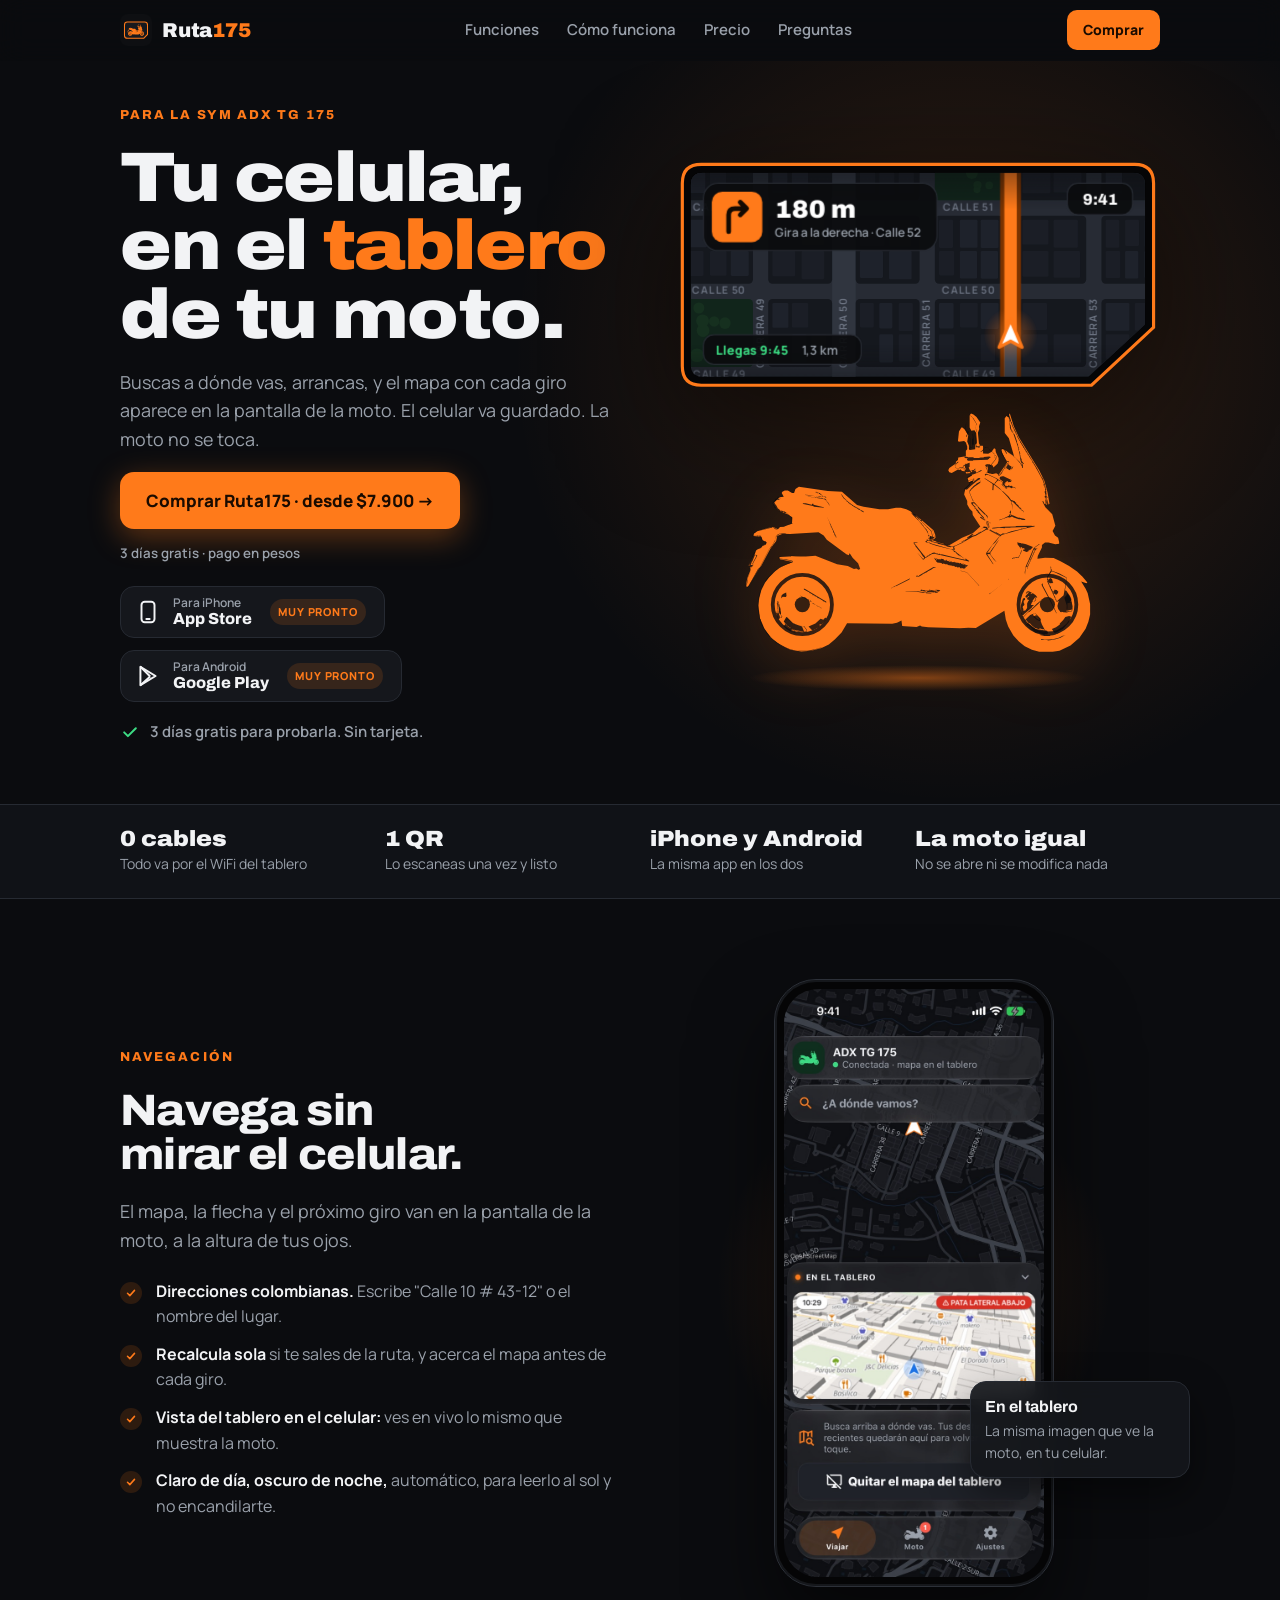
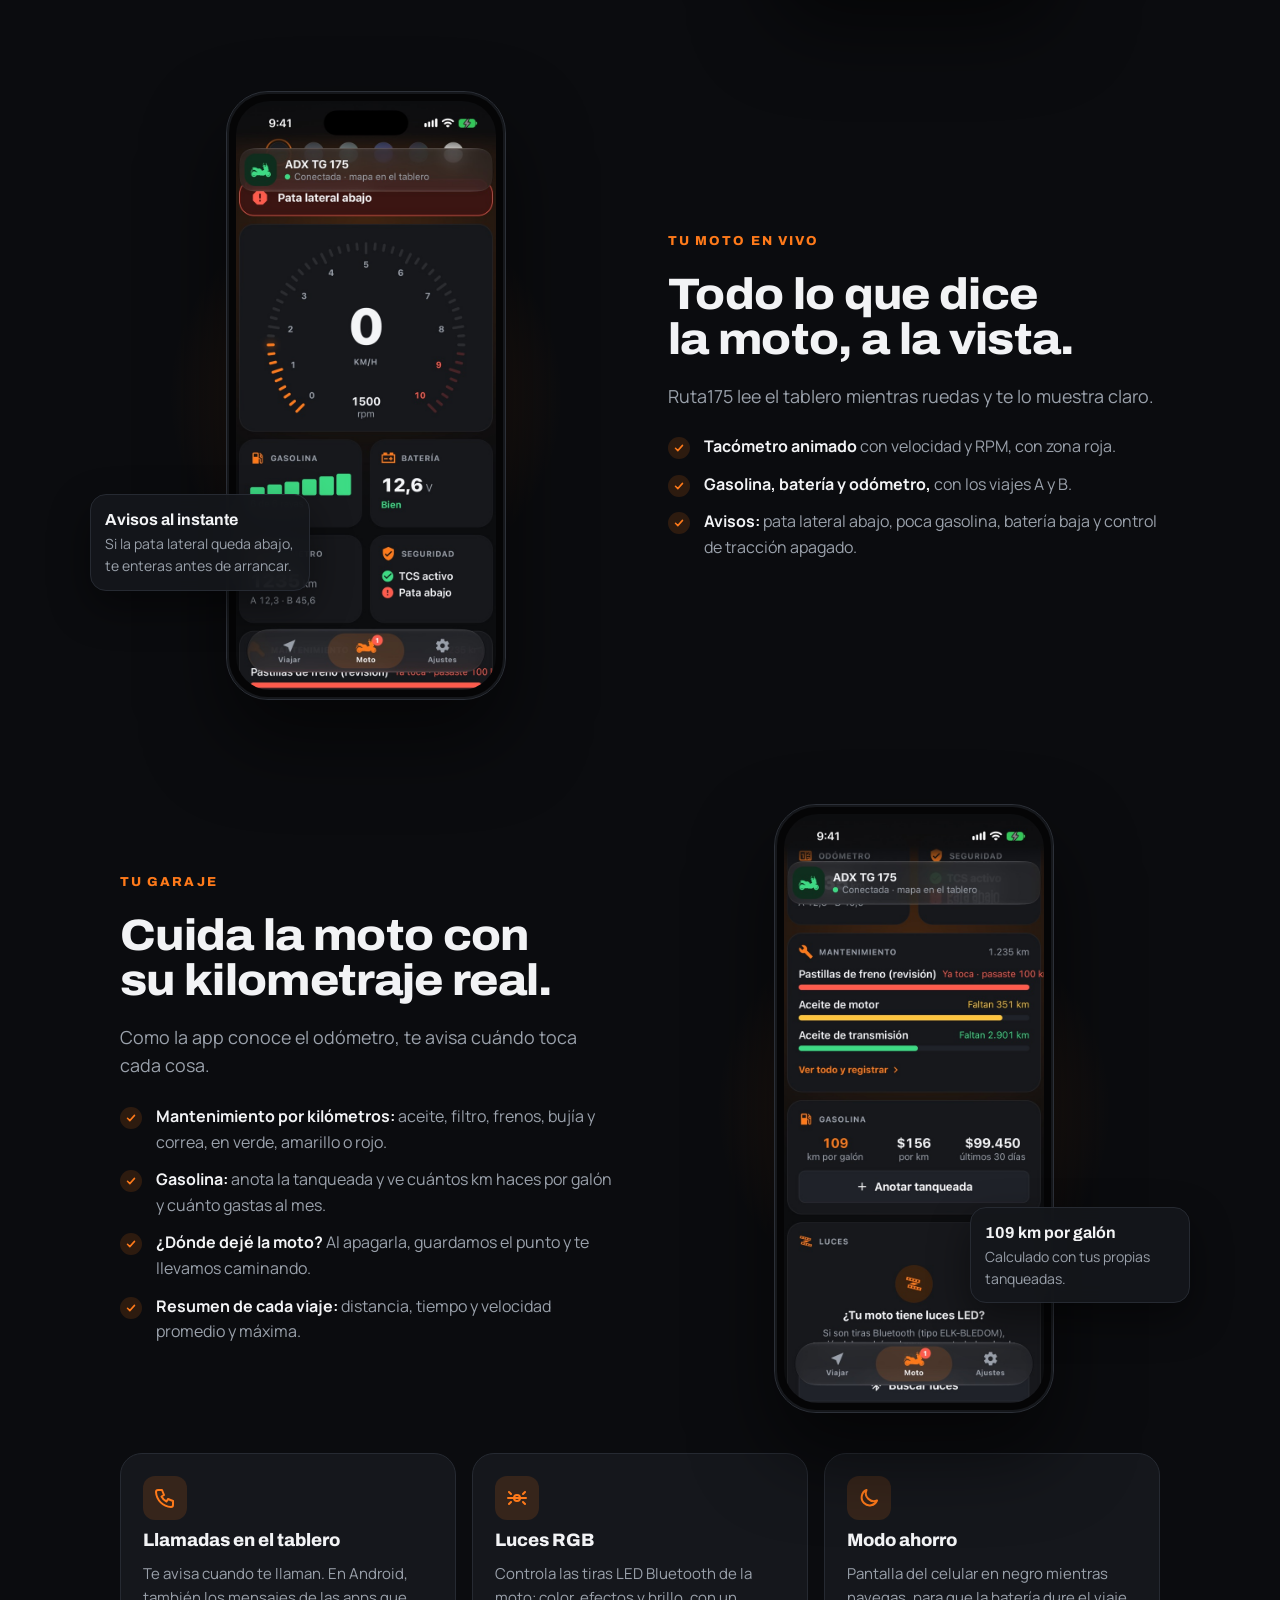
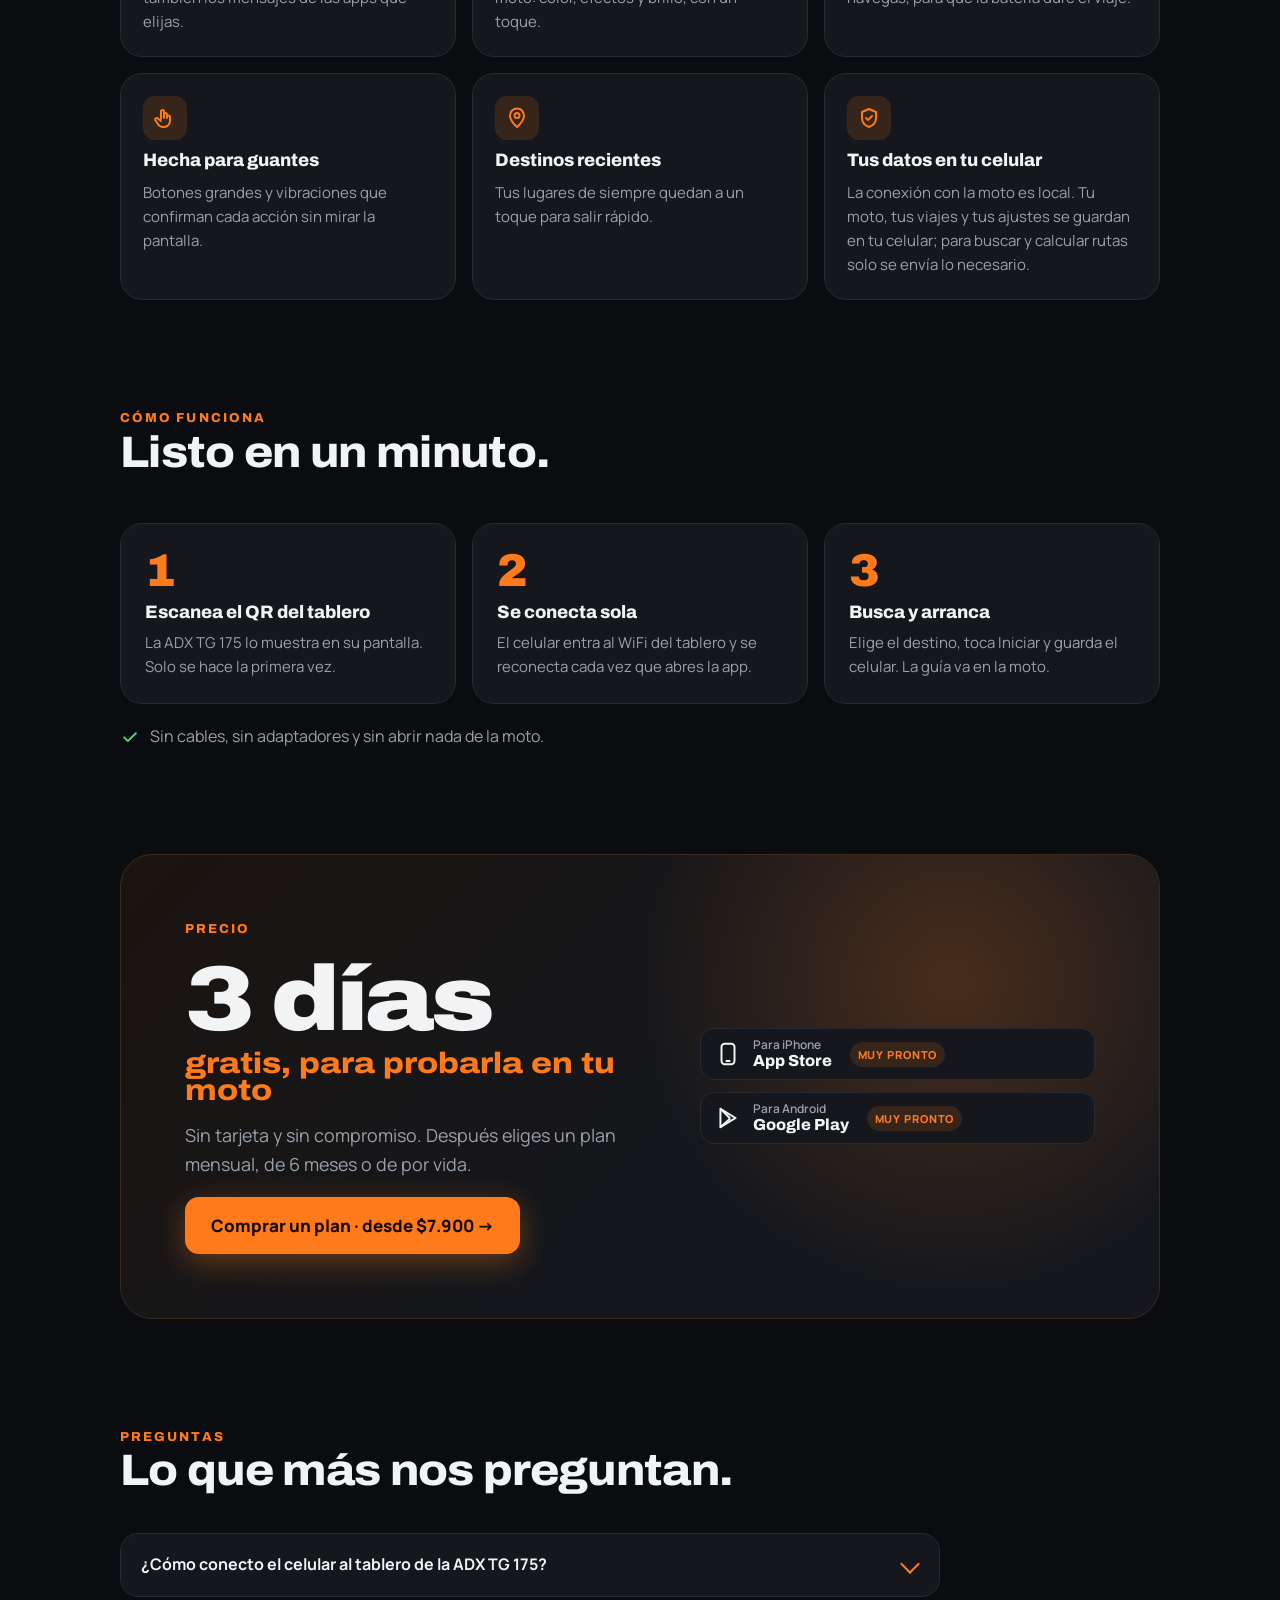
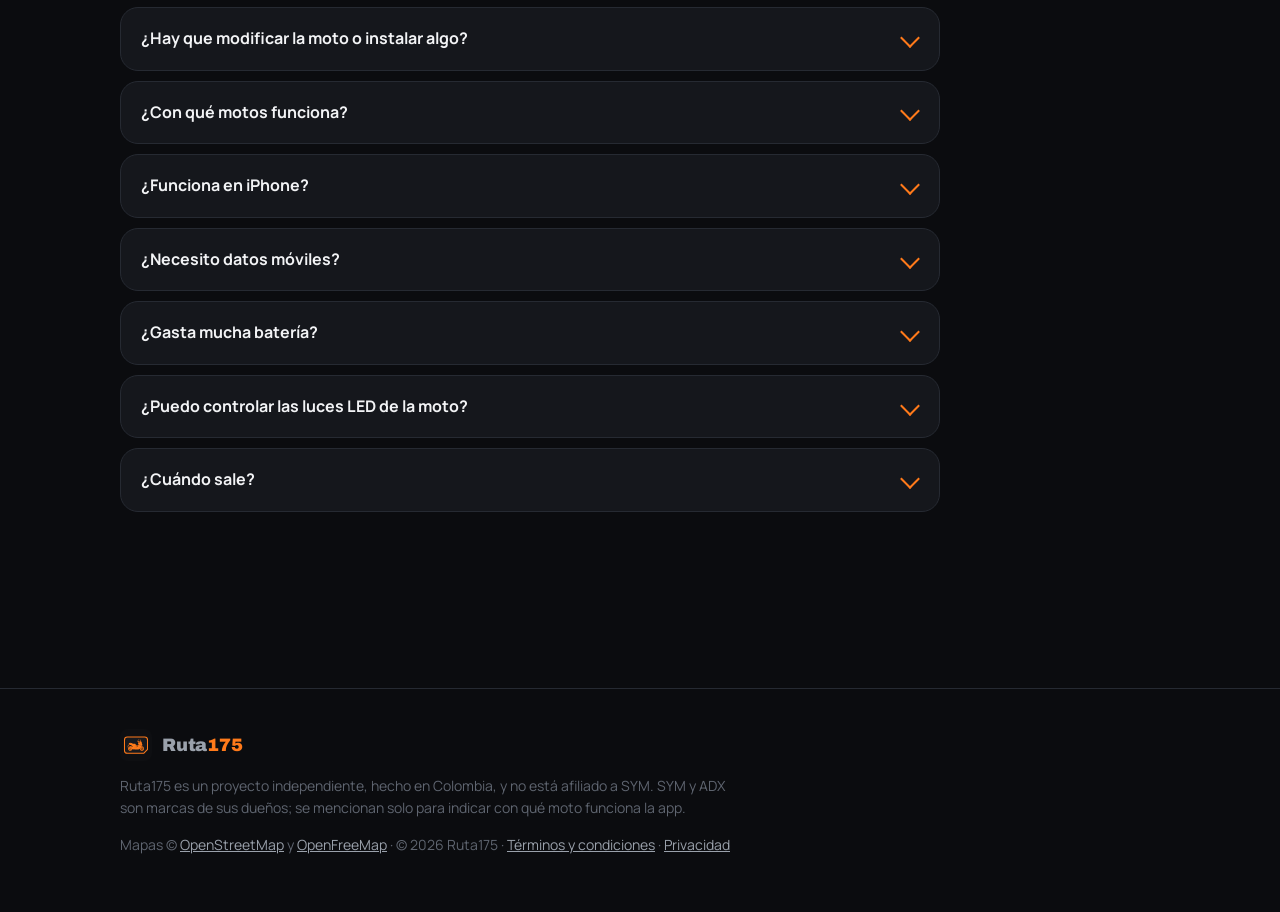
==== commit 1d470e54: "fix(web): términos y condiciones" ====
--- a/index.html
+++ b/index.html
@@ -388,7 +388,7 @@
       <span>Ruta<b>175</b></span>
     </a>
     <p>Ruta175 es un proyecto independiente, hecho en Colombia, y no está afiliado a SYM. SYM y ADX son marcas de sus dueños; se mencionan solo para indicar con qué moto funciona la app.</p>
-    <p>Mapas © <a href="https://www.openstreetmap.org/copyright" target="_blank" rel="noopener">OpenStreetMap</a> y <a href="https://openfreemap.org" target="_blank" rel="noopener">OpenFreeMap</a> · © <span id="year">2026</span> Ruta175 · <a href="terminos.html">Términos</a> · <a href="privacidad.html">Privacidad</a></p>
+    <p>Mapas © <a href="https://www.openstreetmap.org/copyright" target="_blank" rel="noopener">OpenStreetMap</a> y <a href="https://openfreemap.org" target="_blank" rel="noopener">OpenFreeMap</a> · © <span id="year">2026</span> Ruta175 · <a href="terminos.html">Términos y condiciones</a> · <a href="privacidad.html">Privacidad</a></p>
   </div>
 </footer>
 
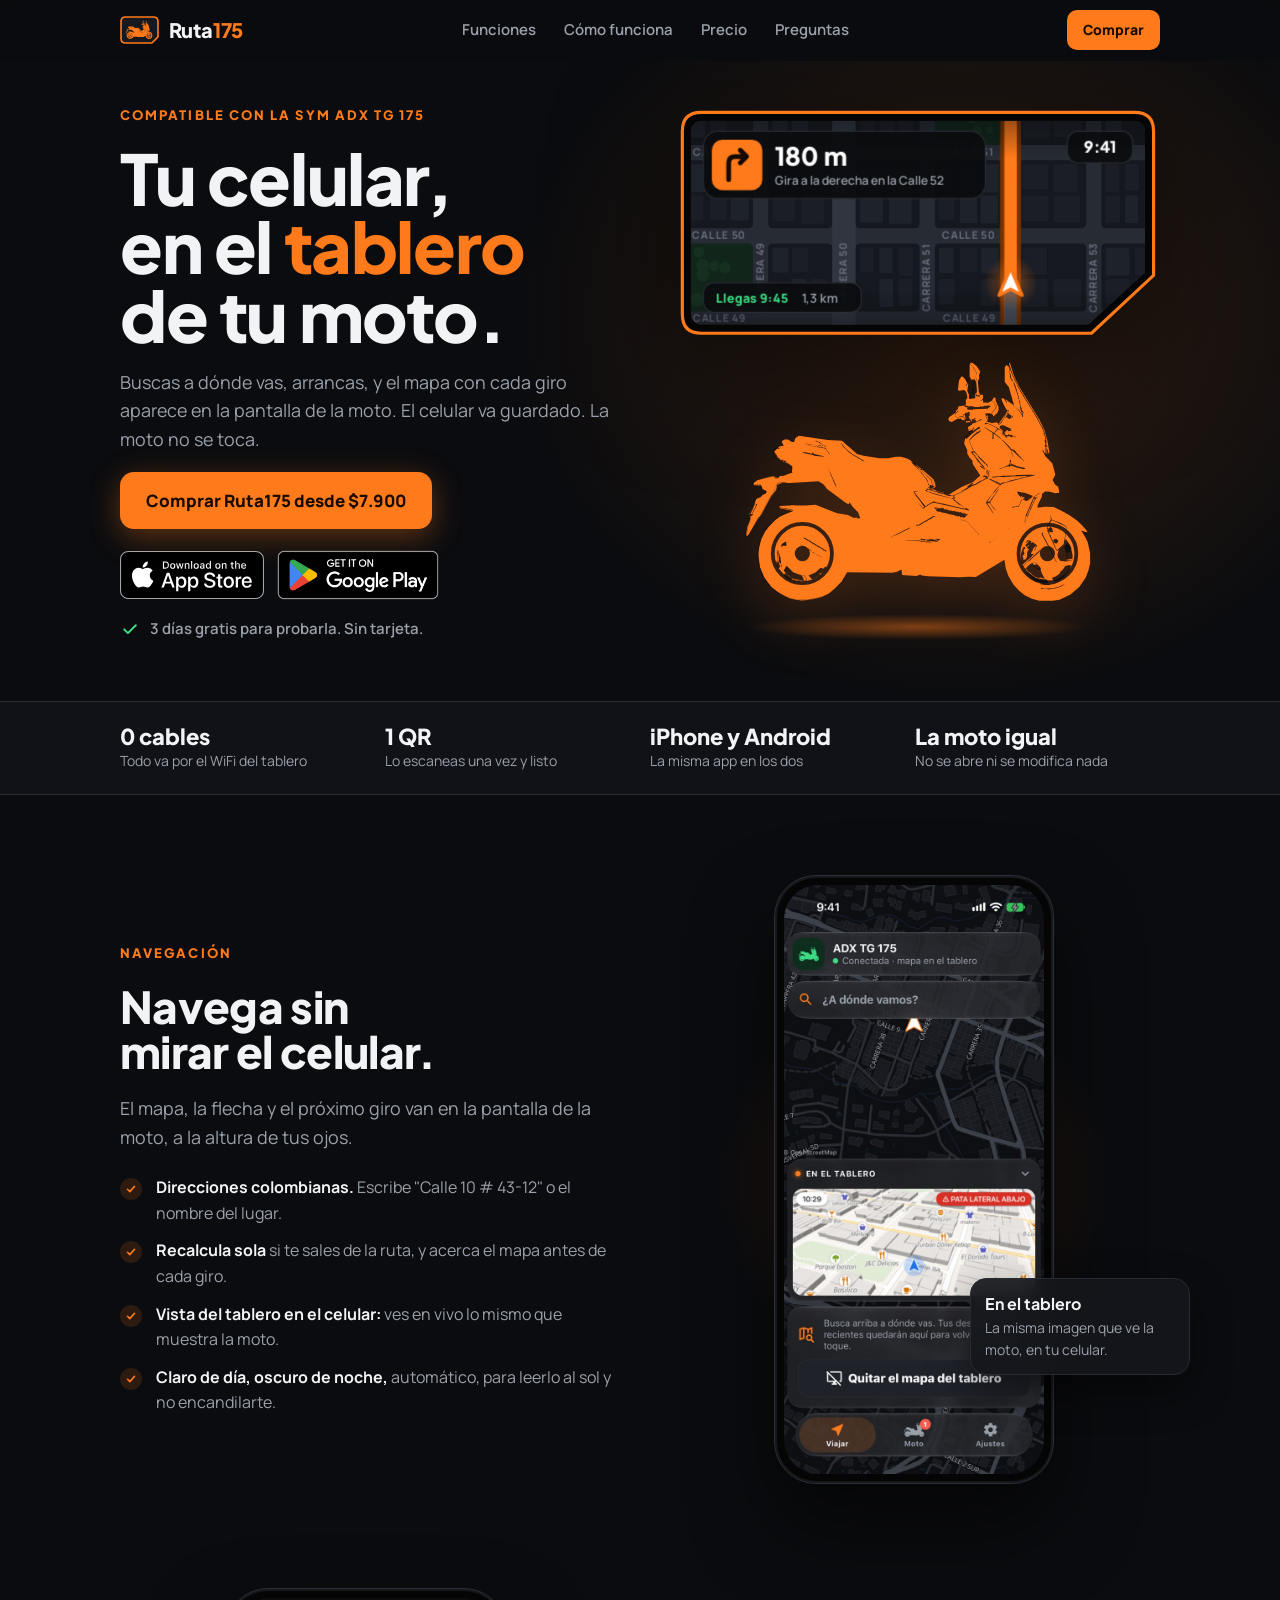
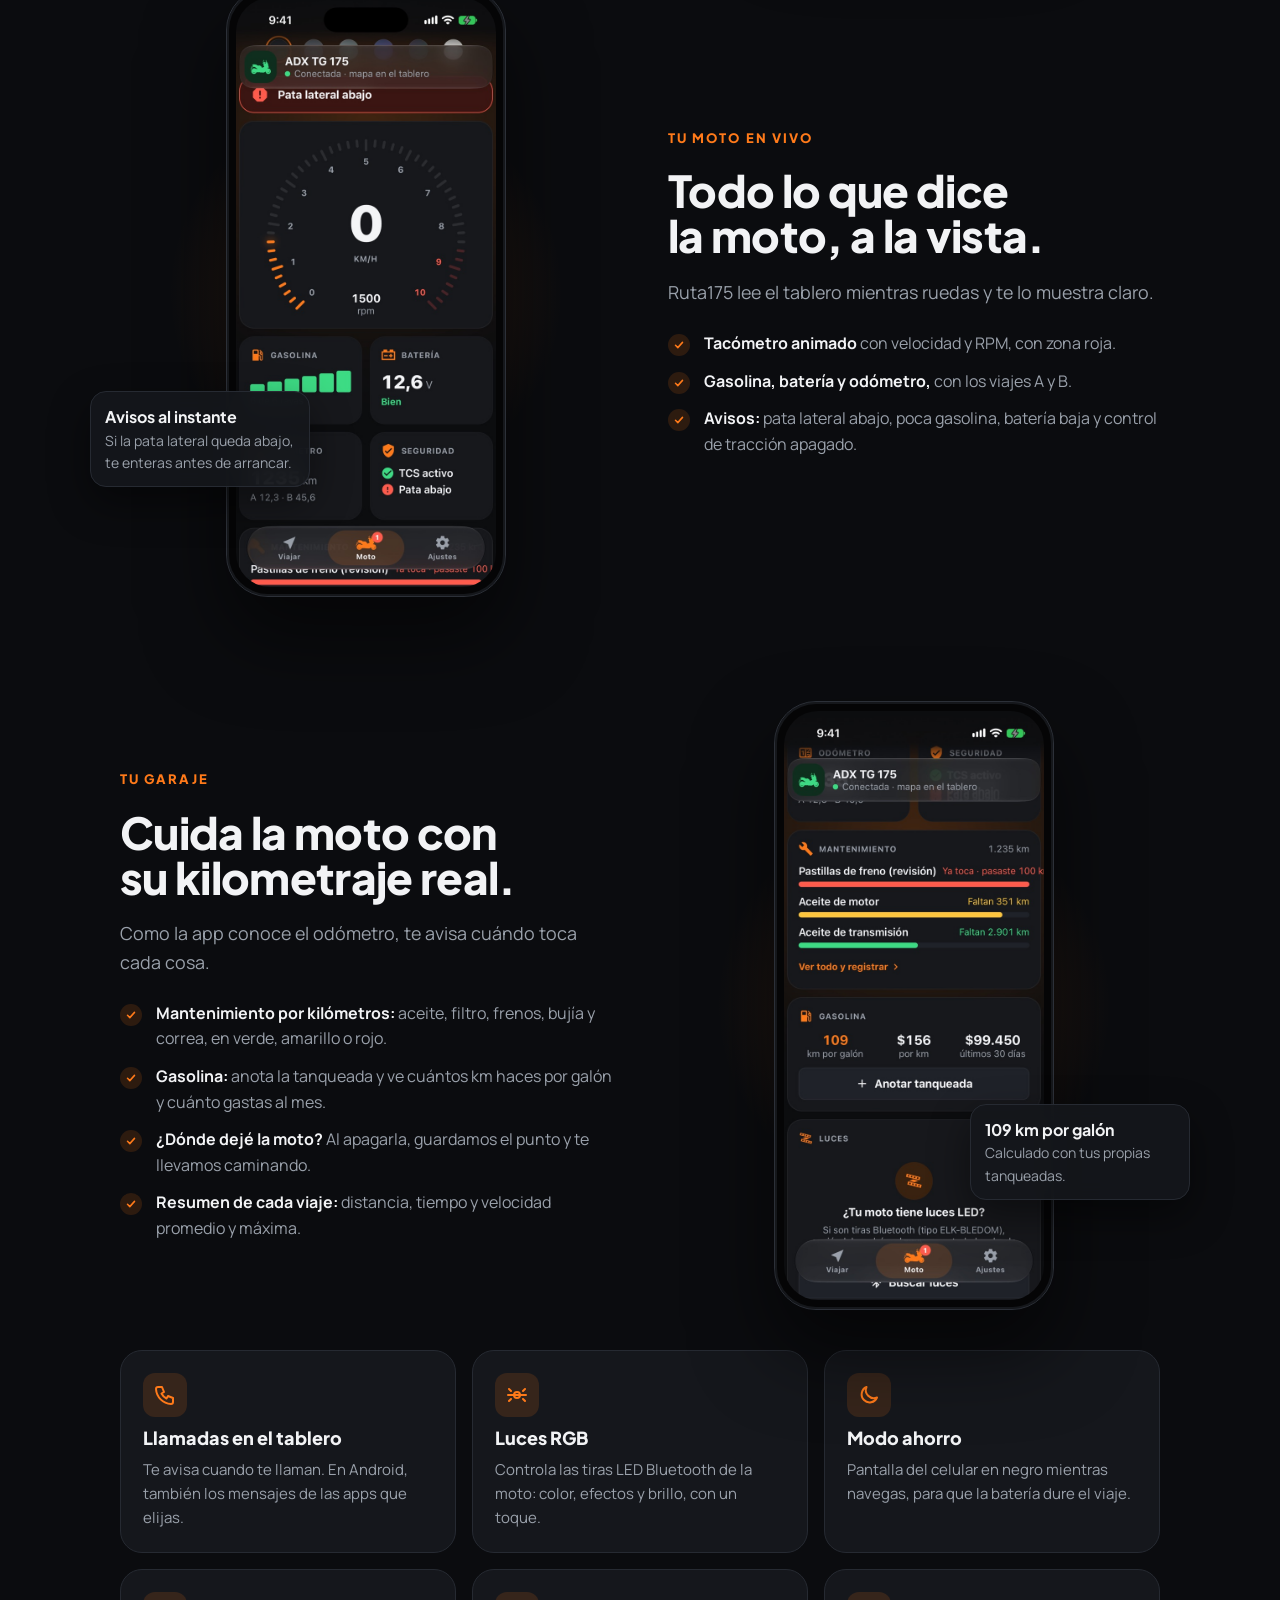
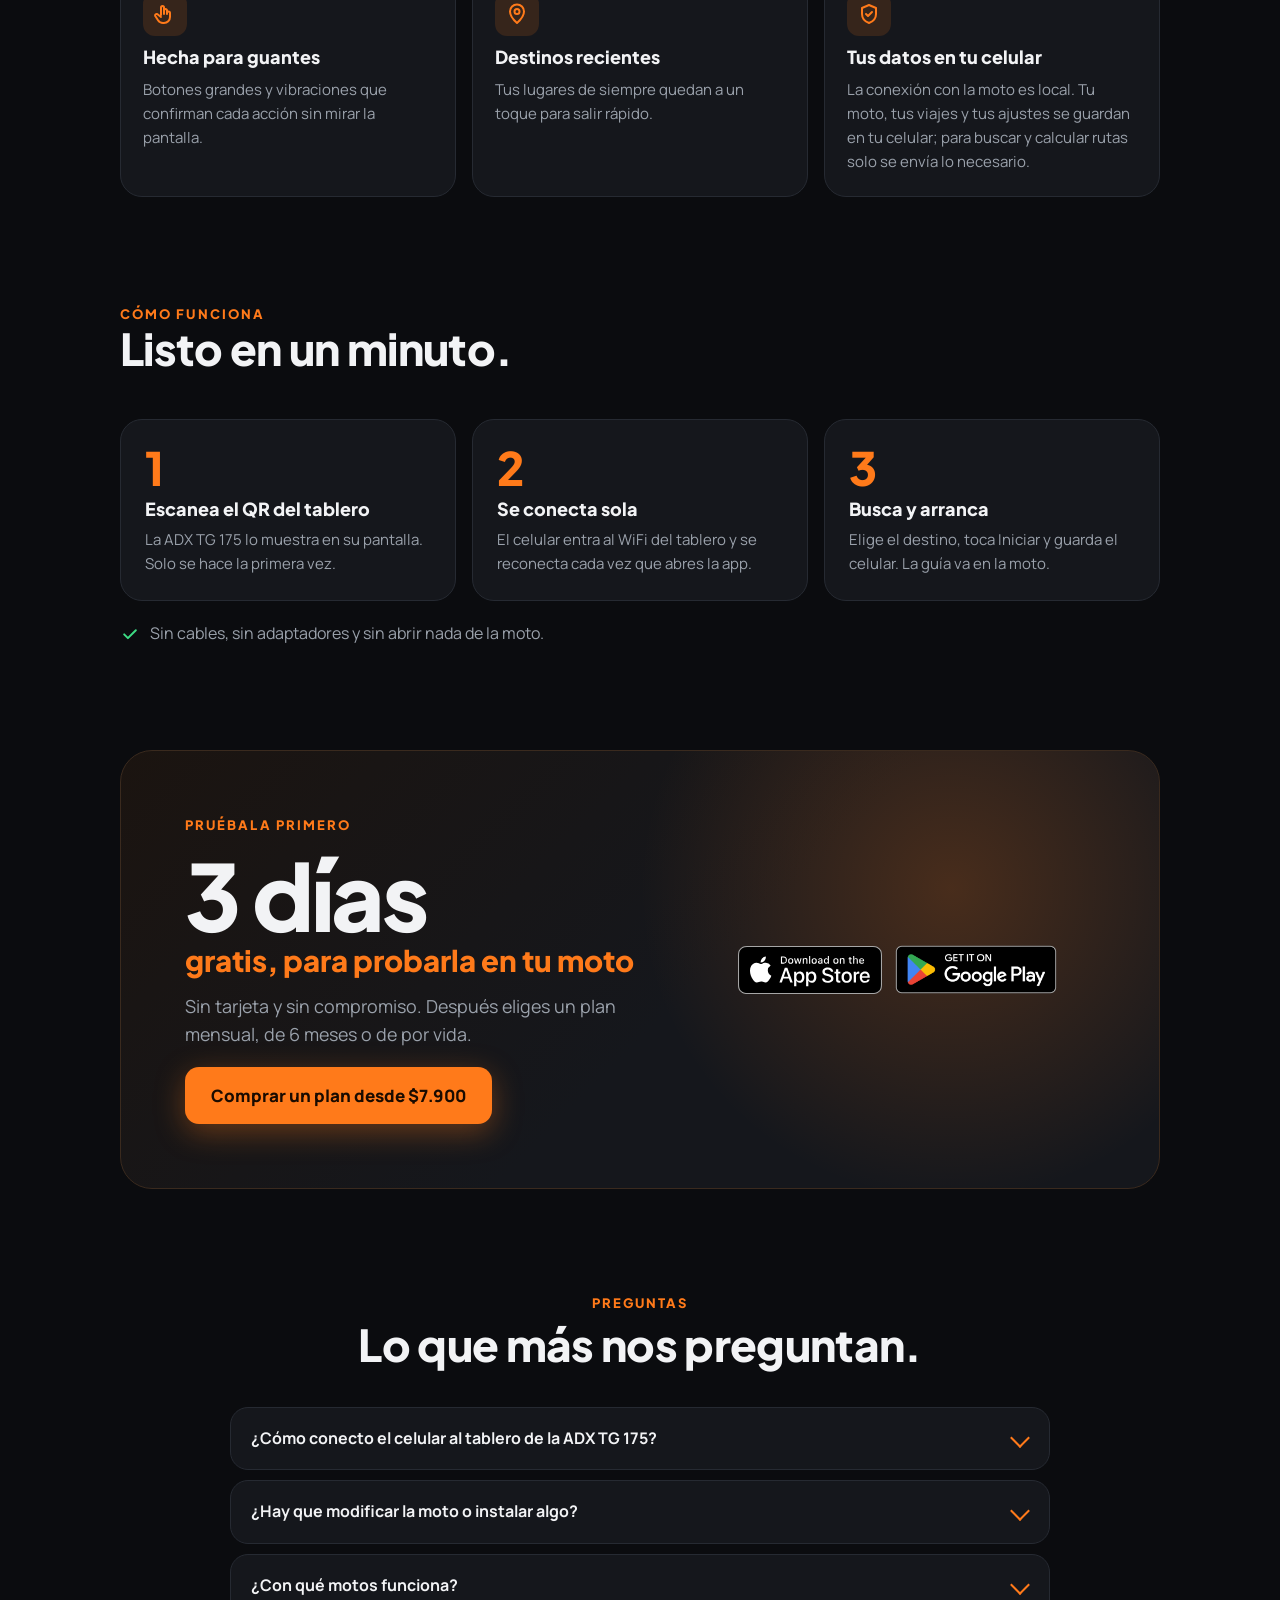
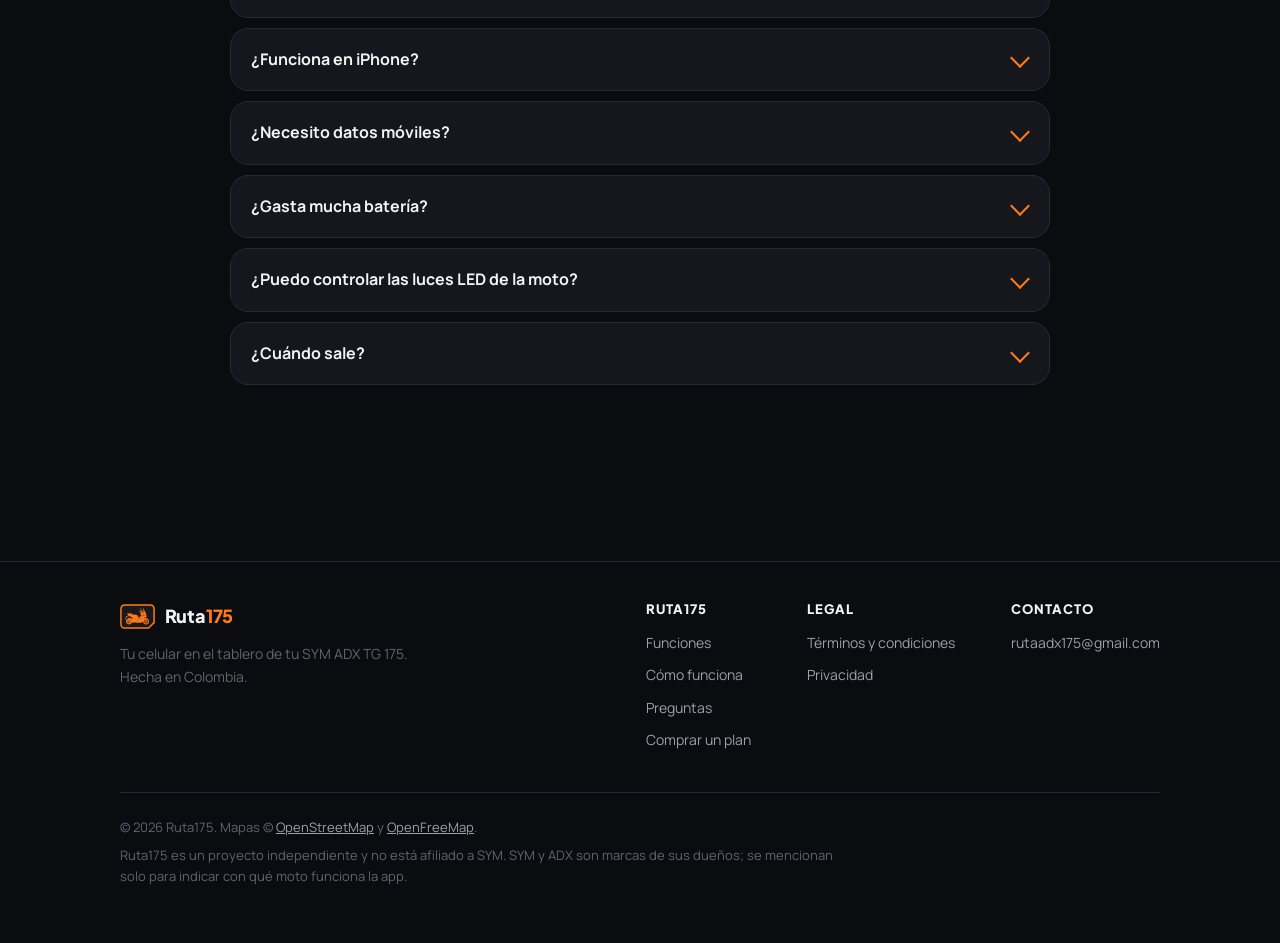
==== commit c8c4f6f5: "Rediseño de la landing, compra y páginas legales" ====
--- a/index.html
+++ b/index.html
@@ -84,7 +84,7 @@
   </script>
   <link rel="preconnect" href="https://fonts.googleapis.com">
   <link rel="preconnect" href="https://fonts.gstatic.com" crossorigin>
-  <link rel="stylesheet" href="https://fonts.googleapis.com/css2?family=Archivo:wdth,wght@100..125,600..900&family=Manrope:wght@400;600;700;800&display=swap">
+  <link rel="stylesheet" href="https://fonts.googleapis.com/css2?family=Plus+Jakarta+Sans:wght@600..800&family=Manrope:wght@400;600;700;800&display=swap">
   <link rel="stylesheet" href="styles.css">
 </head>
 <body>
@@ -92,7 +92,7 @@
 <header class="top" id="top">
   <div class="wrap">
     <a class="brand" href="#" aria-label="Ruta175, inicio">
-      <img src="img/icono.svg" alt="" width="36" height="36">
+      <img src="img/marca.svg" alt="" width="39" height="28">
       <span>Ruta<b>175</b></span>
     </a>
     <nav class="nav" aria-label="Secciones">
@@ -110,24 +110,15 @@
   <section class="hero">
     <div class="wrap">
       <div class="hero-copy">
-        <span class="eyebrow">Para la SYM ADX TG 175</span>
+        <span class="eyebrow">Compatible con la SYM ADX TG 175</span>
         <h1>Tu celular, en el <span class="accent">tablero</span> de tu moto.</h1>
         <p class="lede">Buscas a dónde vas, arrancas, y el mapa con cada giro aparece en la pantalla de la moto. El celular va guardado. La moto no se toca.</p>
         <div class="buy-row">
-          <a class="buy-btn" href="comprar.html">Comprar Ruta175 · desde $7.900 →</a>
-          <small>3 días gratis · pago en pesos</small>
+          <a class="buy-btn" href="comprar.html">Comprar Ruta175 desde $7.900</a>
         </div>
         <div class="stores">
-          <span class="store" aria-label="App Store, muy pronto">
-            <svg viewBox="0 0 24 24" fill="none" stroke="currentColor" stroke-width="1.8" stroke-linecap="round" stroke-linejoin="round" aria-hidden="true"><rect x="6" y="2.5" width="12" height="19" rx="3"/><path d="M10.5 18.5h3"/></svg>
-            <span><small>Para iPhone</small><strong>App Store</strong></span>
-            <span class="soon">Muy pronto</span>
-          </span>
-          <span class="store" aria-label="Google Play, muy pronto">
-            <svg viewBox="0 0 24 24" fill="none" stroke="currentColor" stroke-width="1.8" stroke-linejoin="round" aria-hidden="true"><path d="M5 3.5v17l14-8.5z"/><path d="M5 3.5l9 9m-9 8l9-8"/></svg>
-            <span><small>Para Android</small><strong>Google Play</strong></span>
-            <span class="soon">Muy pronto</span>
-          </span>
+          <span class="store-badge"><img src="img/app-store.svg" alt="Download on the App Store" width="120" height="40"></span>
+          <span class="store-badge google"><img src="img/google-play.png" alt="Get it on Google Play" width="155" height="60"></span>
         </div>
         <p class="trial">
           <svg viewBox="0 0 24 24" fill="none" stroke="currentColor" stroke-width="2.4" stroke-linecap="round" stroke-linejoin="round" aria-hidden="true"><path d="M5 12.5l4.5 4.5L19 7.5"/></svg>
@@ -163,18 +154,18 @@
             <rect width="460" height="222" fill="url(#fade)"/>
             <!-- Próxima maniobra -->
             <g transform="translate(26 24)">
-              <rect width="222" height="64" rx="14" fill="#0b0c0f" fill-opacity=".93" stroke="#2a2e36"/>
+              <rect width="268" height="64" rx="14" fill="#0b0c0f" fill-opacity=".93" stroke="#2a2e36"/>
               <rect x="8" y="8" width="48" height="48" rx="10" fill="#ff7a1a"/>
               <g id="icRight"><path d="M24 46 V30 Q24 24 30 24 H40 M35 18 L41 24 L35 30" fill="none" stroke="#140a02" stroke-width="4.5" stroke-linecap="round" stroke-linejoin="round"/></g>
               <g id="icLeft" transform="translate(64 0) scale(-1 1)" style="display:none"><path d="M24 46 V30 Q24 24 30 24 H40 M35 18 L41 24 L35 30" fill="none" stroke="#140a02" stroke-width="4.5" stroke-linecap="round" stroke-linejoin="round"/></g>
               <g id="icFlag" style="display:none"><path d="M24 47 V17 M24 18 H41 L37 24 L41 30 H24" fill="none" stroke="#140a02" stroke-width="4" stroke-linecap="round" stroke-linejoin="round"/></g>
-              <text x="68" y="33" fill="#ffffff" font-family="Archivo, Arial, sans-serif" font-weight="900" font-size="24" id="dist">240 m</text>
-              <text x="68" y="51" fill="#9aa1ab" font-family="Manrope, Arial, sans-serif" font-weight="600" font-size="11.5" id="instr">Gira a la derecha · Calle 52</text>
+              <text x="68" y="33" fill="#ffffff" font-family="Plus Jakarta Sans, Arial, sans-serif" font-weight="900" font-size="24" id="dist">240 m</text>
+              <text x="68" y="51" fill="#9aa1ab" font-family="Manrope, Arial, sans-serif" font-weight="600" font-size="11.5" id="instr">Gira a la derecha en la Calle 52</text>
             </g>
             <!-- Reloj -->
             <g transform="translate(372 24)">
               <rect width="62" height="30" rx="10" fill="#0b0c0f" fill-opacity=".93" stroke="#2a2e36"/>
-              <text x="31" y="20" text-anchor="middle" fill="#ffffff" font-family="Archivo, Arial, sans-serif" font-weight="800" font-size="15">9:41</text>
+              <text x="31" y="20" text-anchor="middle" fill="#ffffff" font-family="Plus Jakarta Sans, Arial, sans-serif" font-weight="800" font-size="15">9:41</text>
             </g>
             <!-- Llegada -->
             <g transform="translate(26 168)">
@@ -317,22 +308,14 @@
     <div class="wrap">
       <div class="price">
         <div style="display:grid;gap:18px;position:relative;z-index:1">
-          <span class="eyebrow">Precio</span>
+          <span class="eyebrow">Pruébala primero</span>
           <p class="price-big">3 días<small>gratis, para probarla en tu moto</small></p>
           <p class="lede">Sin tarjeta y sin compromiso. Después eliges un plan mensual, de 6 meses o de por vida.</p>
-          <p><a class="buy-btn" href="comprar.html">Comprar un plan · desde $7.900 →</a></p>
-        </div>
-        <div class="stores" style="flex-direction:column;align-items:stretch">
-          <span class="store" aria-label="App Store, muy pronto">
-            <svg viewBox="0 0 24 24" fill="none" stroke="currentColor" stroke-width="1.8" stroke-linecap="round" stroke-linejoin="round" aria-hidden="true"><rect x="6" y="2.5" width="12" height="19" rx="3"/><path d="M10.5 18.5h3"/></svg>
-            <span><small>Para iPhone</small><strong>App Store</strong></span>
-            <span class="soon">Muy pronto</span>
-          </span>
-          <span class="store" aria-label="Google Play, muy pronto">
-            <svg viewBox="0 0 24 24" fill="none" stroke="currentColor" stroke-width="1.8" stroke-linejoin="round" aria-hidden="true"><path d="M5 3.5v17l14-8.5z"/><path d="M5 3.5l9 9m-9 8l9-8"/></svg>
-            <span><small>Para Android</small><strong>Google Play</strong></span>
-            <span class="soon">Muy pronto</span>
-          </span>
+          <p><a class="buy-btn" href="comprar.html">Comprar un plan desde $7.900</a></p>
+        </div>
+        <div class="stores">
+          <span class="store-badge"><img src="img/app-store.svg" alt="Download on the App Store" width="120" height="40"></span>
+          <span class="store-badge google"><img src="img/google-play.png" alt="Get it on Google Play" width="155" height="60"></span>
         </div>
       </div>
     </div>
@@ -341,8 +324,10 @@
   <!-- ===== Preguntas ===== -->
   <section class="block" id="preguntas">
     <div class="wrap">
-      <span class="eyebrow">Preguntas</span>
-      <h2>Lo que más nos preguntan.</h2>
+      <div class="faq-head">
+        <span class="eyebrow">Preguntas</span>
+        <h2>Lo que más nos preguntan.</h2>
+      </div>
       <div class="faq">
         <details>
           <summary>¿Cómo conecto el celular al tablero de la ADX TG 175?</summary>
@@ -383,12 +368,37 @@
 
 <footer>
   <div class="wrap">
-    <a class="brand" href="#" aria-label="Ruta175, volver arriba">
-      <img src="img/icono.svg" alt="" width="30" height="30">
-      <span>Ruta<b>175</b></span>
-    </a>
-    <p>Ruta175 es un proyecto independiente, hecho en Colombia, y no está afiliado a SYM. SYM y ADX son marcas de sus dueños; se mencionan solo para indicar con qué moto funciona la app.</p>
-    <p>Mapas © <a href="https://www.openstreetmap.org/copyright" target="_blank" rel="noopener">OpenStreetMap</a> y <a href="https://openfreemap.org" target="_blank" rel="noopener">OpenFreeMap</a> · © <span id="year">2026</span> Ruta175 · <a href="terminos.html">Términos y condiciones</a> · <a href="privacidad.html">Privacidad</a></p>
+    <div class="foot-top">
+      <div class="foot-brand">
+        <a class="brand" href="#" aria-label="Ruta175, volver arriba">
+          <img src="img/marca.svg" alt="" width="35" height="25">
+          <span>Ruta<b>175</b></span>
+        </a>
+        <p>Tu celular en el tablero de tu SYM ADX TG 175. Hecha en Colombia.</p>
+      </div>
+      <nav class="foot-cols" aria-label="Pie de página">
+        <div>
+          <h3>Ruta175</h3>
+          <a href="#funciones">Funciones</a>
+          <a href="#como">Cómo funciona</a>
+          <a href="#preguntas">Preguntas</a>
+          <a href="comprar.html">Comprar un plan</a>
+        </div>
+        <div>
+          <h3>Legal</h3>
+          <a href="terminos.html">Términos y condiciones</a>
+          <a href="privacidad.html">Privacidad</a>
+        </div>
+        <div>
+          <h3>Contacto</h3>
+          <a href="mailto:rutaadx175@gmail.com">rutaadx175@gmail.com</a>
+        </div>
+      </nav>
+    </div>
+    <div class="foot-bottom">
+      <p>© <span id="year">2026</span> Ruta175. Mapas © <a href="https://www.openstreetmap.org/copyright" target="_blank" rel="noopener">OpenStreetMap</a> y <a href="https://openfreemap.org" target="_blank" rel="noopener">OpenFreeMap</a>.</p>
+      <p>Ruta175 es un proyecto independiente y no está afiliado a SYM. SYM y ADX son marcas de sus dueños; se mencionan solo para indicar con qué moto funciona la app.</p>
+    </div>
   </div>
 </footer>
 
@@ -503,7 +513,7 @@
       if (next) {
         const m = (next.at - x) * M_PER_UNIT;
         dist.textContent = m < 12 ? 'Ahora' : `${Math.round(m / 10) * 10} m`;
-        instr.textContent = `Gira a la ${next.dir === 'right' ? 'derecha' : 'izquierda'} · ${next.name}`;
+        instr.textContent = `Gira a la ${next.dir === 'right' ? 'derecha' : 'izquierda'} en la ${next.name}`;
         show(next.dir);
       } else {
         dist.textContent = remain < 12 ? 'Llegaste' : fmtKm(remain);
--- a/styles.css
+++ b/styles.css
@@ -1,4 +1,4 @@
-/* Ruta175 · landing
+/* Ruta175, landing
    Layout: una columna con bloques alternos (texto / captura de la app), hero con el tablero animado.
    Un solo mundo oscuro como la app: fondo casi negro, naranja de marca, tipografía ancha para titulares. */
 :root {
@@ -14,7 +14,7 @@
   --accent-deep: #7a3300;
   --accent-soft: rgba(255, 122, 26, 0.14);
   --ok: #3ddc84;
-  --display: "Archivo", "Arial Narrow", system-ui, sans-serif;
+  --display: "Plus Jakarta Sans", system-ui, -apple-system, "Segoe UI", sans-serif;
   --body: "Manrope", system-ui, -apple-system, "Segoe UI", sans-serif;
   --radius: 22px;
   --max: 1080px;
@@ -47,8 +47,8 @@
 
 /* ---------- Tipografía ---------- */
 h1, h2, h3 { font-family: var(--display); margin: 0; text-wrap: balance; }
-h1 { font-weight: 900; font-stretch: 112%; font-size: clamp(38px, 6vw, 70px); line-height: 0.98; letter-spacing: -0.02em; }
-h2 { font-weight: 800; font-stretch: 108%; font-size: clamp(28px, 3.8vw, 44px); line-height: 1.02; letter-spacing: -0.015em; }
+h1 { font-weight: 900; font-size: clamp(38px, 6vw, 70px); line-height: 0.98; letter-spacing: -0.02em; }
+h2 { font-weight: 800; font-size: clamp(28px, 3.8vw, 44px); line-height: 1.02; letter-spacing: -0.015em; }
 h3 { font-weight: 800; font-size: 18px; line-height: 1.2; }
 p { margin: 0; }
 .eyebrow {
@@ -77,7 +77,9 @@
 body::before { content: ""; position: fixed; inset: 0 0 auto; height: env(safe-area-inset-top, 0px); z-index: 30; background: var(--bg); }
 .top .wrap { display: flex; align-items: center; gap: 24px; height: 60px; }
 .brand { display: flex; align-items: center; gap: 10px; text-decoration: none; }
-.brand img { width: 32px; height: 32px; border-radius: 8px; }
+/* La marca es el tablero del ícono recortado (sin el fondo cuadrado), 1,4 veces el alto de la letra. */
+.brand img { width: auto; height: 28px; }
+footer .brand img { height: 25px; }
 .brand span { font-family: var(--display); font-weight: 900; font-size: 20px; letter-spacing: -0.01em; }
 .brand b { color: var(--accent); font-weight: 900; }
 .nav { display: flex; gap: 28px; margin-left: auto; }
@@ -108,20 +110,14 @@
   .hero .wrap { grid-template-columns: 1fr; gap: 36px; }
 }
 
-.stores { display: flex; flex-wrap: wrap; gap: 12px; }
-.store {
-  display: inline-flex; align-items: center; gap: 12px;
-  min-height: 52px; padding: 8px 18px 8px 14px; border-radius: 14px;
-  background: var(--surface); border: 1px solid var(--line);
-  color: var(--fg); text-decoration: none; cursor: default;
-}
-.store svg { width: 26px; height: 26px; flex: none; }
-.store small { display: block; color: var(--muted); font-size: 12px; font-weight: 600; line-height: 1.2; }
-.store strong { display: block; font-family: var(--display); font-size: 16px; font-weight: 800; line-height: 1.15; }
-.store .soon {
-  margin-left: 6px; font-size: 11px; font-weight: 800; letter-spacing: 0.08em; text-transform: uppercase;
-  color: var(--accent); background: var(--accent-soft); padding: 4px 8px; border-radius: 999px;
-}
+/* Insignias oficiales de las tiendas (sin modificar). Apple: SVG sin margen. Google: PNG de 646 × 250
+   con margen transparente; el cuerpo mide 168 px de alto, así que se agranda y el margen sobresale (sin recortar: el borde de la insignia queda intacto)
+   para que las dos queden del mismo alto (48 px; Apple pide mínimo 40 en pantalla). */
+.stores { display: flex; flex-wrap: wrap; align-items: center; gap: 12px 14px; }
+.store-badge { display: block; height: 48px; flex: none; }
+.store-badge img { height: 48px; width: auto; }
+.store-badge.google { width: 161px; }
+.store-badge.google img { height: 71.43px; margin: -11.71px; max-width: none; }
 .trial { display: flex; align-items: center; gap: 10px; color: var(--muted); font-weight: 600; font-size: 15px; }
 .trial svg { color: var(--ok); width: 20px; height: 20px; flex: none; }
 
@@ -143,7 +139,7 @@
   display: grid; grid-template-columns: repeat(4, 1fr); gap: 20px;
 }
 .facts li { display: grid; gap: 2px; }
-.facts strong { font-family: var(--display); font-weight: 900; font-stretch: 110%; font-size: 22px; line-height: 1.1; }
+.facts strong { font-family: var(--display); font-weight: 900; font-size: 22px; line-height: 1.1; }
 .facts span { color: var(--muted); font-size: 14px; }
 @media (max-width: 760px) { .facts ul { grid-template-columns: repeat(2, 1fr); } }
 
@@ -225,13 +221,14 @@
   content: ""; position: absolute; right: -10%; top: -40%; width: 60%; aspect-ratio: 1; border-radius: 50%;
   background: radial-gradient(closest-side, rgba(255, 122, 26, 0.22), rgba(255, 122, 26, 0)); pointer-events: none;
 }
-.price-big { font-family: var(--display); font-weight: 900; font-stretch: 115%; font-size: clamp(48px, 7.5vw, 92px); line-height: 0.9; letter-spacing: -0.03em; }
+.price-big { font-family: var(--display); font-weight: 900; font-size: clamp(48px, 7.5vw, 92px); line-height: 0.9; letter-spacing: -0.03em; }
 .price-big small { display: block; font-size: 0.32em; letter-spacing: 0; font-weight: 800; color: var(--accent); margin-top: 10px; }
-.price .stores { position: relative; z-index: 1; }
-@media (max-width: 900px) { .price { grid-template-columns: 1fr; } }
+.price .stores { position: relative; z-index: 1; justify-content: center; }
+@media (max-width: 900px) { .price { grid-template-columns: 1fr; } .price .stores { justify-content: flex-start; } }
 
 /* ---------- Preguntas ---------- */
-.faq { margin-top: 40px; display: grid; gap: 10px; max-width: 820px; }
+.faq { margin: 40px auto 0; display: grid; gap: 10px; max-width: 820px; }
+.faq-head { text-align: center; display: grid; justify-items: center; gap: 8px; }
 .faq details { border-radius: 18px; background: var(--surface); border: 1px solid var(--line); }
 .faq summary {
   cursor: pointer; list-style: none; padding: 18px 52px 18px 20px; position: relative;
@@ -247,10 +244,18 @@
 
 /* ---------- Pie ---------- */
 footer { border-top: 1px solid var(--line); padding-block: 40px 56px; margin-top: 96px; color: var(--faint); font-size: 14px; }
-footer .wrap { display: grid; gap: 14px; }
-footer .brand span { font-size: 18px; }
-footer p { max-width: 70ch; }
+footer .brand span { font-size: 18px; color: var(--fg); }
 footer a { color: var(--muted); }
+footer .foot-top { display: flex; justify-content: space-between; gap: 40px; flex-wrap: wrap; }
+footer .foot-brand { display: grid; gap: 12px; align-content: start; max-width: 300px; }
+footer .foot-cols { display: flex; gap: 56px; flex-wrap: wrap; }
+footer .foot-cols div { display: grid; gap: 10px; align-content: start; }
+footer .foot-cols h3 { font-size: 13px; font-weight: 800; letter-spacing: 0.08em; text-transform: uppercase; color: var(--fg); margin-bottom: 4px; }
+footer .foot-cols a { text-decoration: none; }
+footer .foot-cols a:hover { color: var(--fg); }
+footer .foot-bottom { margin-top: 40px; padding-top: 24px; border-top: 1px solid var(--line); display: grid; gap: 8px; font-size: 13px; }
+footer .foot-bottom p { max-width: 90ch; }
+@media (max-width: 640px) { footer .foot-cols { gap: 28px 40px; } }
 
 /* Botón de compra (encabezado, hero y precio) */
 .buy-btn {
@@ -262,5 +267,48 @@
 }
 .buy-btn:hover { transform: translateY(-2px); box-shadow: 0 12px 36px rgba(255, 122, 26, 0.5); }
 .buy-btn.sm { padding: 9px 16px; font-size: 14px; border-radius: 10px; box-shadow: none; }
-.buy-row { display: flex; flex-wrap: wrap; align-items: center; gap: 14px; margin-bottom: 4px; }
+.buy-row { display: flex; flex-direction: column; align-items: flex-start; gap: 10px; margin-bottom: 4px; }
 .buy-row small { color: var(--muted); font-weight: 600; }
+
+/* ---------- Páginas legales (términos y privacidad) ----------
+   Título grande con introducción destacada, una franja con fecha y responsable, secciones numeradas
+   separadas por líneas y ficha de identificación en una tarjeta. */
+.legal { padding-block: 40px 0; }
+.legal article { max-width: 720px; margin-inline: auto; }
+.legal-back { display: inline-block; font-size: 14px; font-weight: 700; color: var(--accent); text-decoration: none; }
+.legal-back:hover { text-decoration: underline; text-underline-offset: 3px; }
+.legal h1 { font-size: clamp(38px, 5.6vw, 62px); margin: 18px 0 20px; }
+.legal .legal-lead { color: #c4c9d0; }
+.legal .legal-meta { margin-top: 24px; padding-top: 16px; border-top: 1px solid var(--line); font-size: 14px; line-height: 1.5; color: var(--faint); }
+.legal section { padding-block: 40px; border-top: 1px solid var(--line); }
+.legal section:first-of-type { border-top: 0; padding-top: 44px; }
+.legal h2 {
+  display: flex; align-items: baseline; gap: 14px; scroll-margin-top: 84px;
+  font-size: clamp(23px, 2.5vw, 29px); line-height: 1.15; margin-bottom: 16px;
+}
+.legal h2 .n { flex: none; color: var(--accent); font-size: 0.62em; font-weight: 800; font-variant-numeric: tabular-nums; }
+.legal p, .legal li { color: var(--muted); font-size: 16.5px; line-height: 1.72; }
+.legal p + p, .legal p + ul, .legal p + ol, .legal ul + p, .legal ol + p, .legal dl + p, .legal p + dl { margin-top: 14px; }
+.legal b { color: var(--fg); }
+.legal a { color: var(--accent); font-weight: 700; text-underline-offset: 3px; }
+.legal ul, .legal ol { list-style: none; margin: 0; padding: 0; display: grid; gap: 10px; }
+.legal ul > li { position: relative; padding-left: 24px; }
+.legal ul > li::before {
+  content: ""; position: absolute; left: 4px; top: 0.72em; width: 6px; height: 6px; border-radius: 50%; background: var(--accent);
+}
+.legal ol { counter-reset: punto; }
+.legal ol > li { position: relative; padding-left: 32px; counter-increment: punto; }
+.legal ol > li::before {
+  content: counter(punto); position: absolute; left: 0; top: 0.2em;
+  width: 22px; height: 22px; border-radius: 7px; display: grid; place-items: center;
+  font: 800 12px/1 var(--display); color: var(--accent); background: var(--accent-soft);
+}
+.legal li ul { margin-top: 10px; }
+
+.ficha { margin-top: 18px; padding: 18px 20px; border-radius: 16px; background: var(--surface); border: 1px solid var(--line); display: grid; gap: 4px; }
+.legal .ficha p { font-size: 15px; margin: 0; }
+.legal .ficha + p { margin-top: 14px; }
+
+@media (max-width: 560px) {
+  .legal section { padding-block: 32px; }
+}
